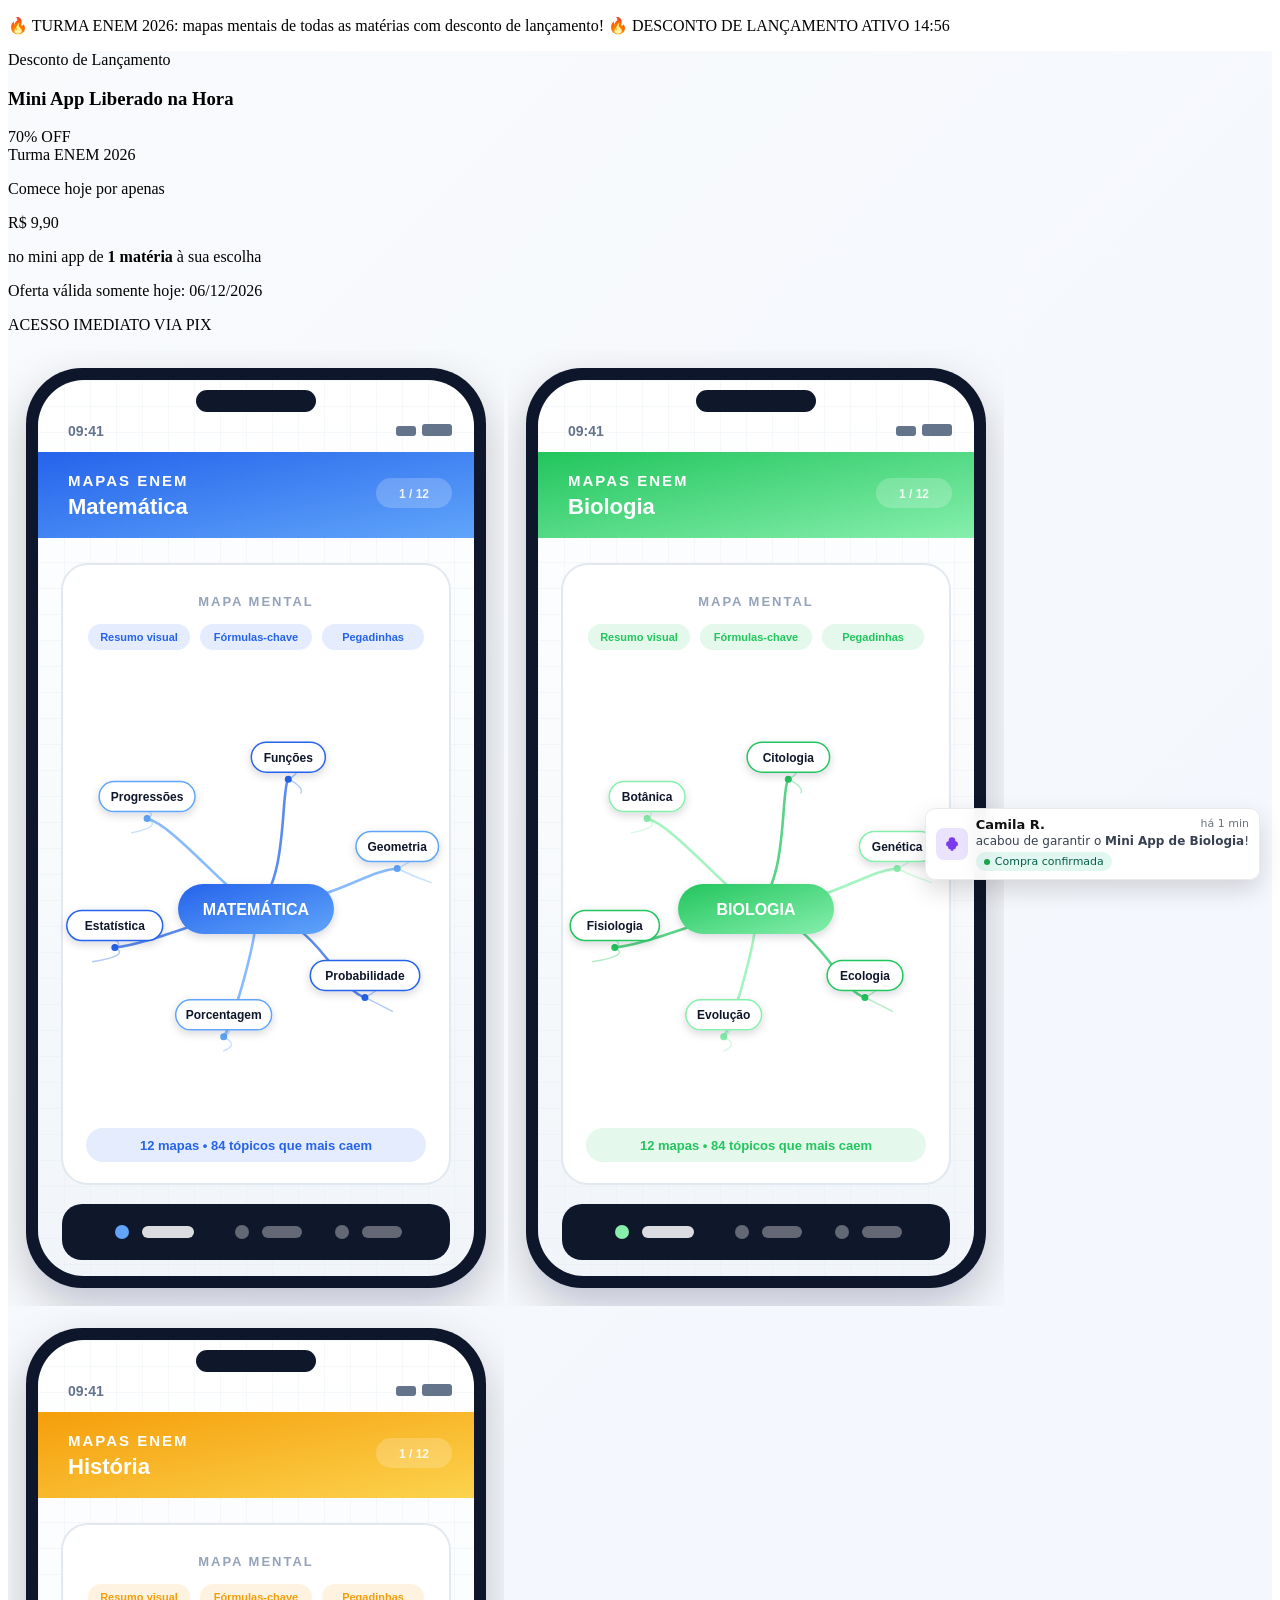
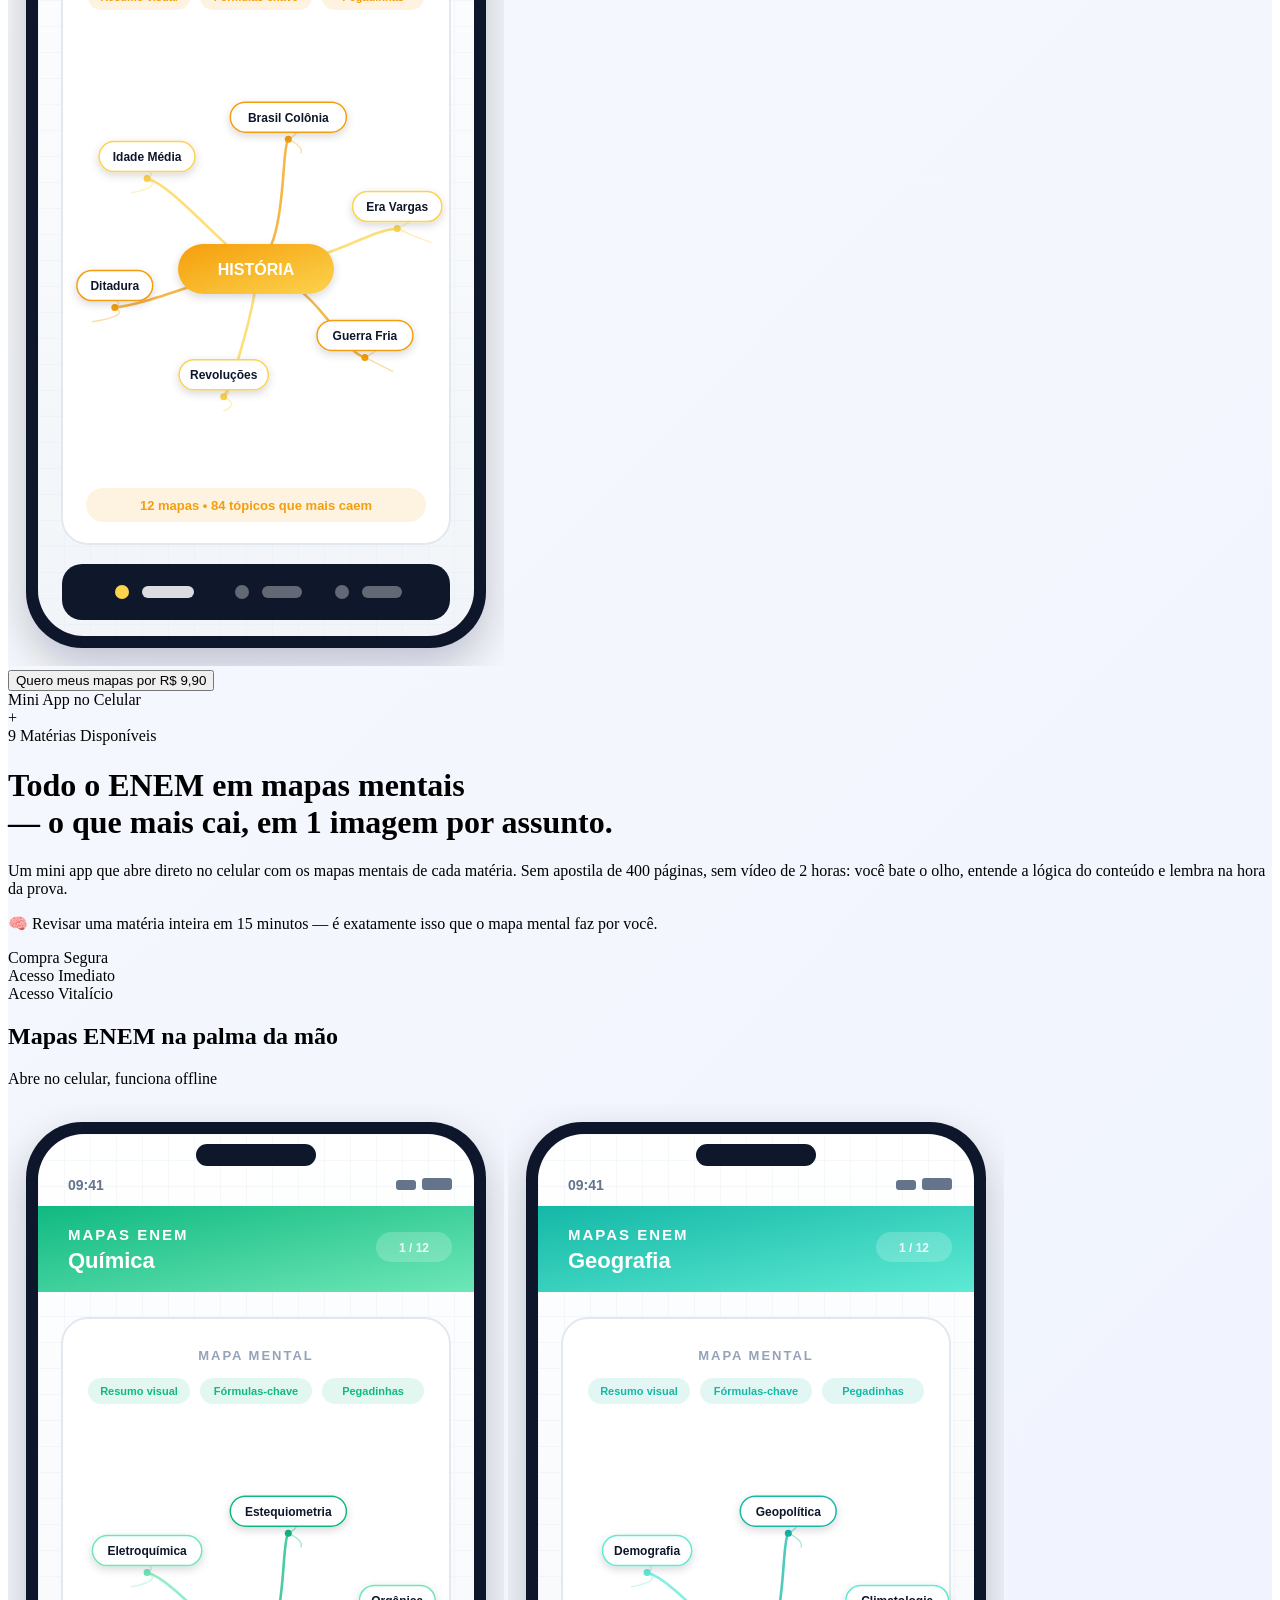
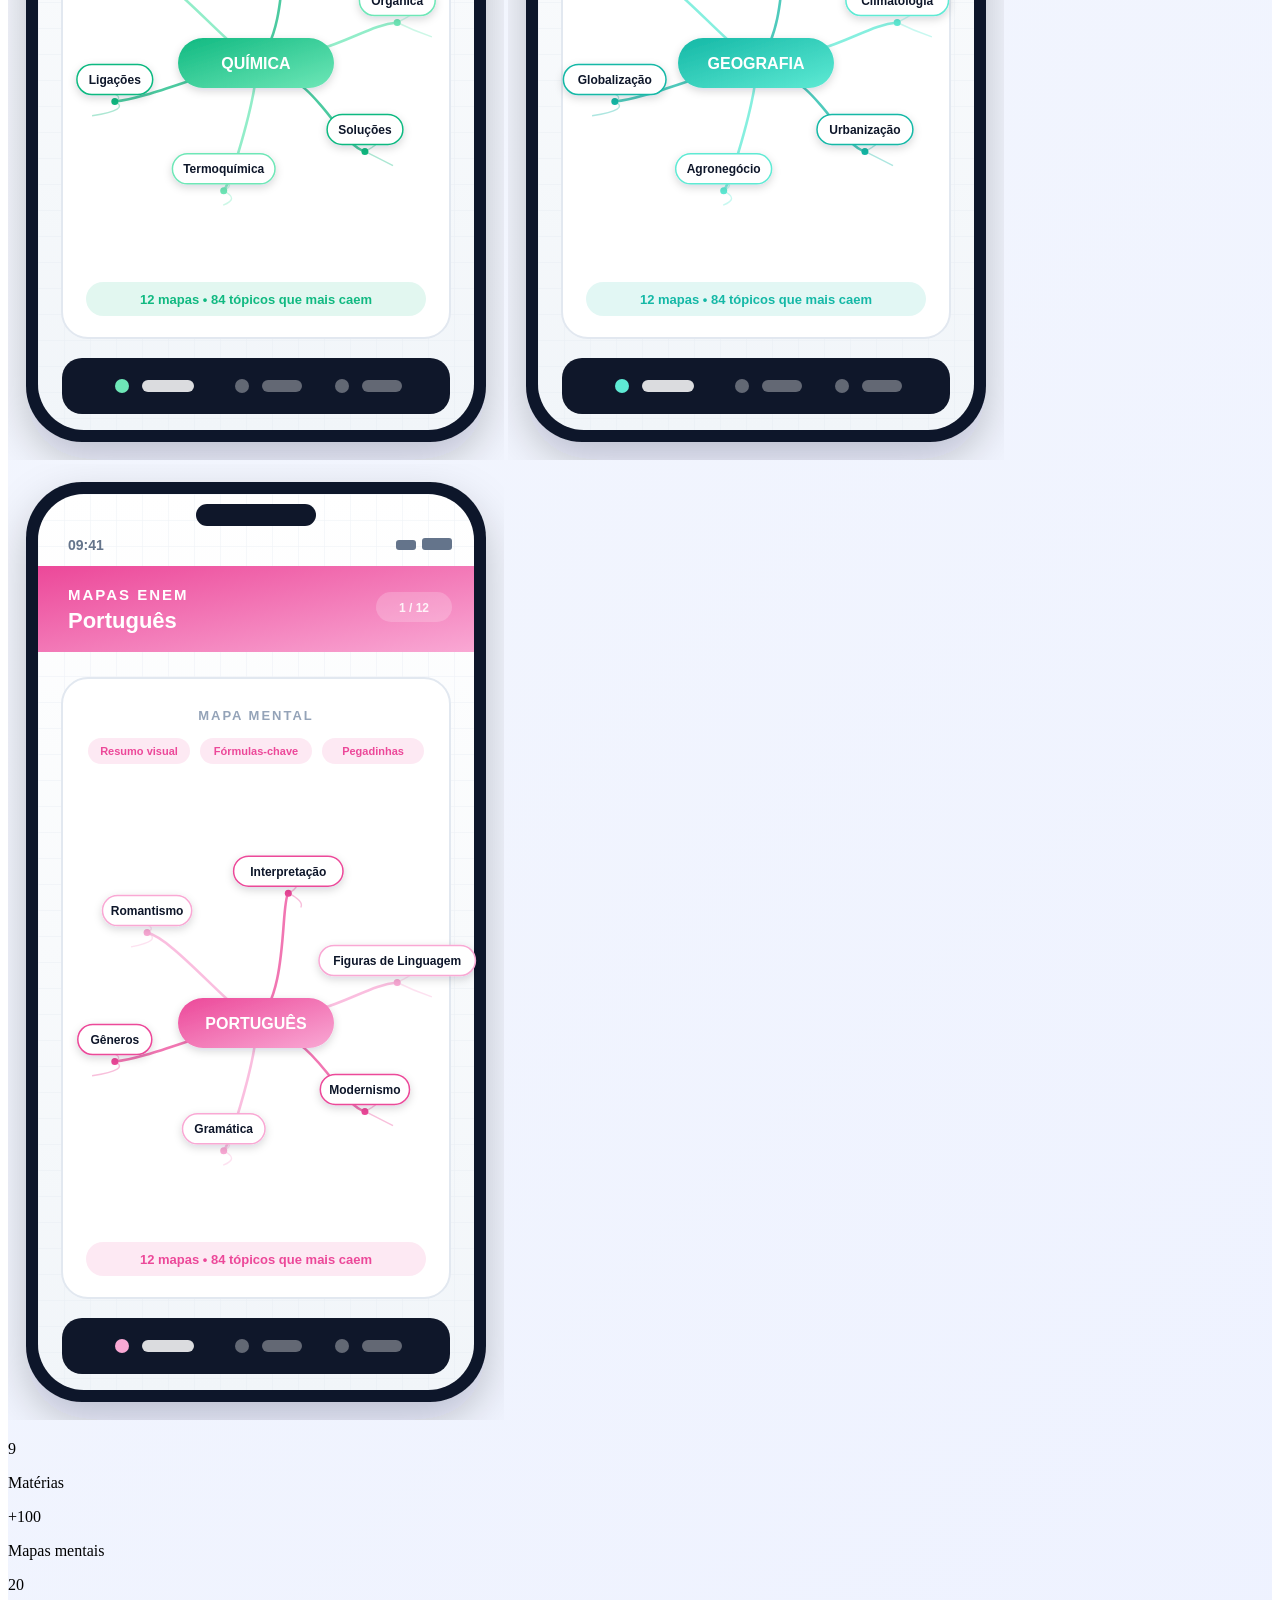
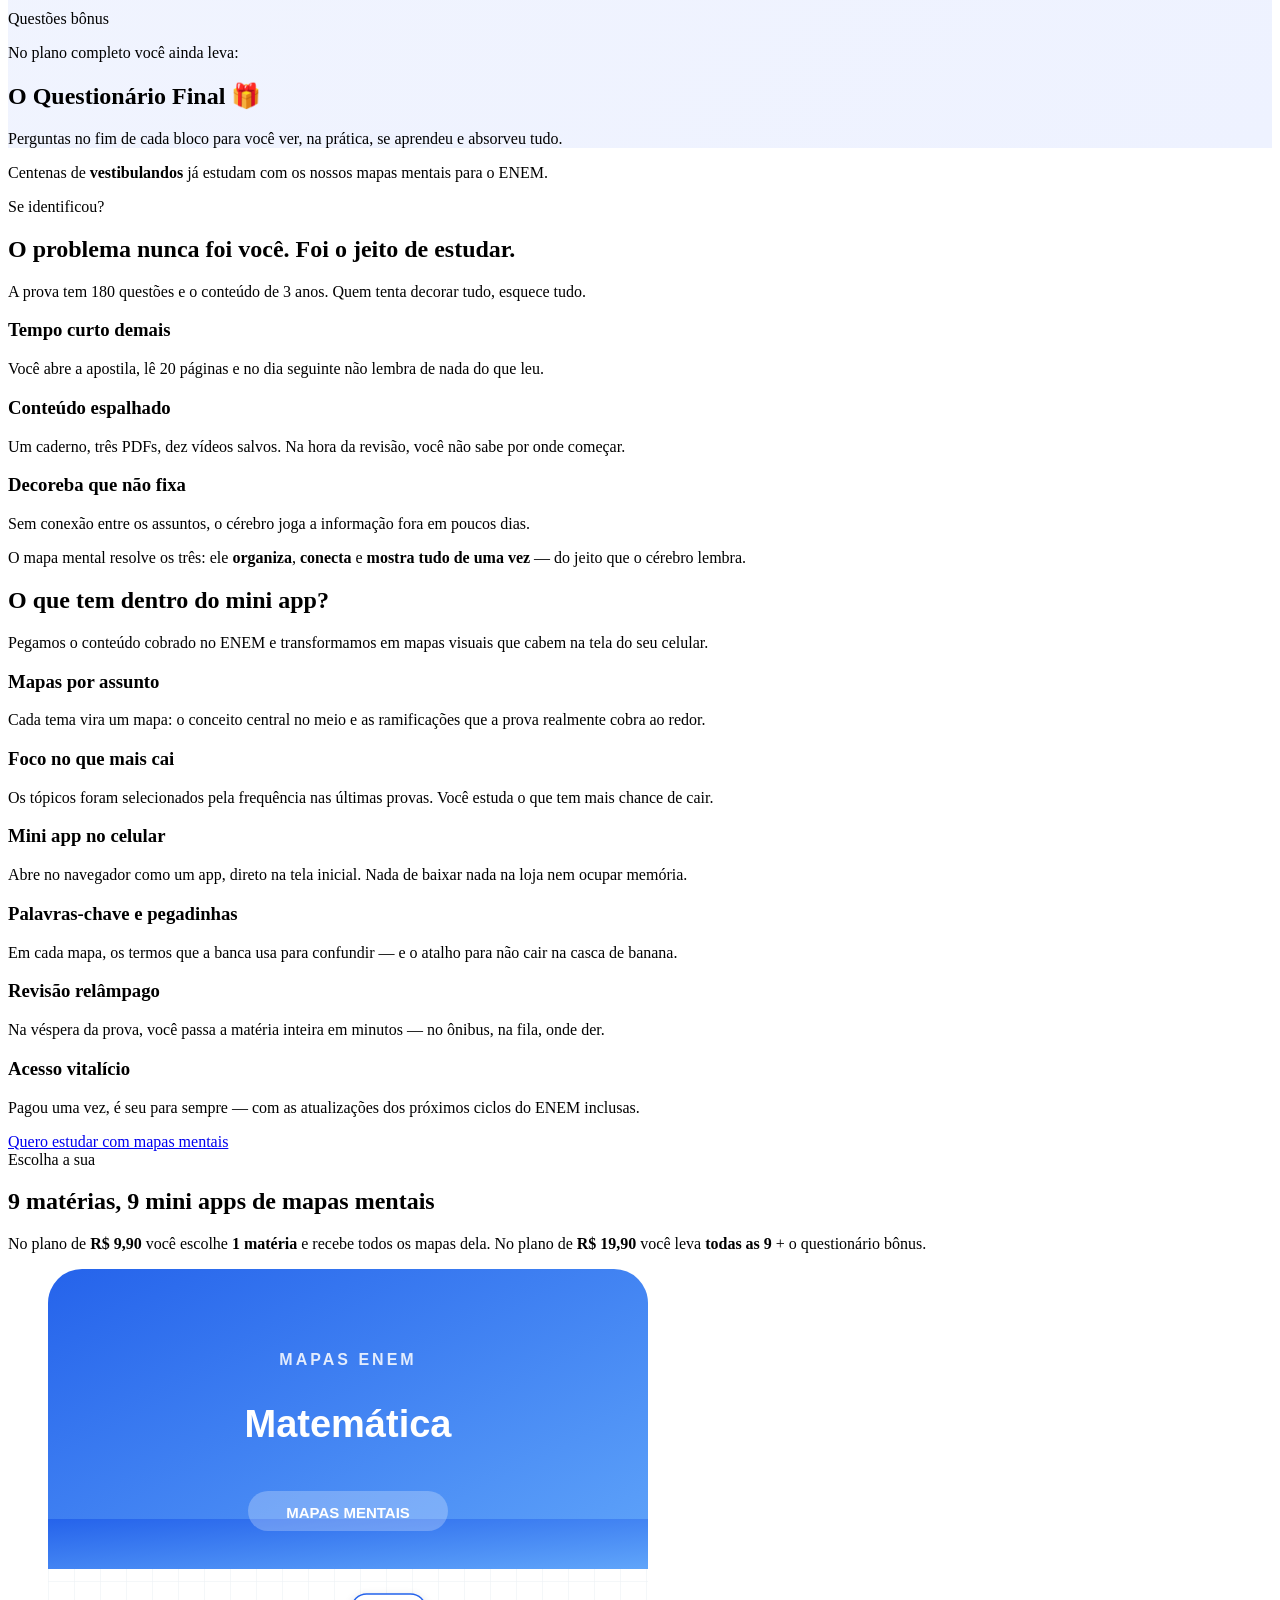
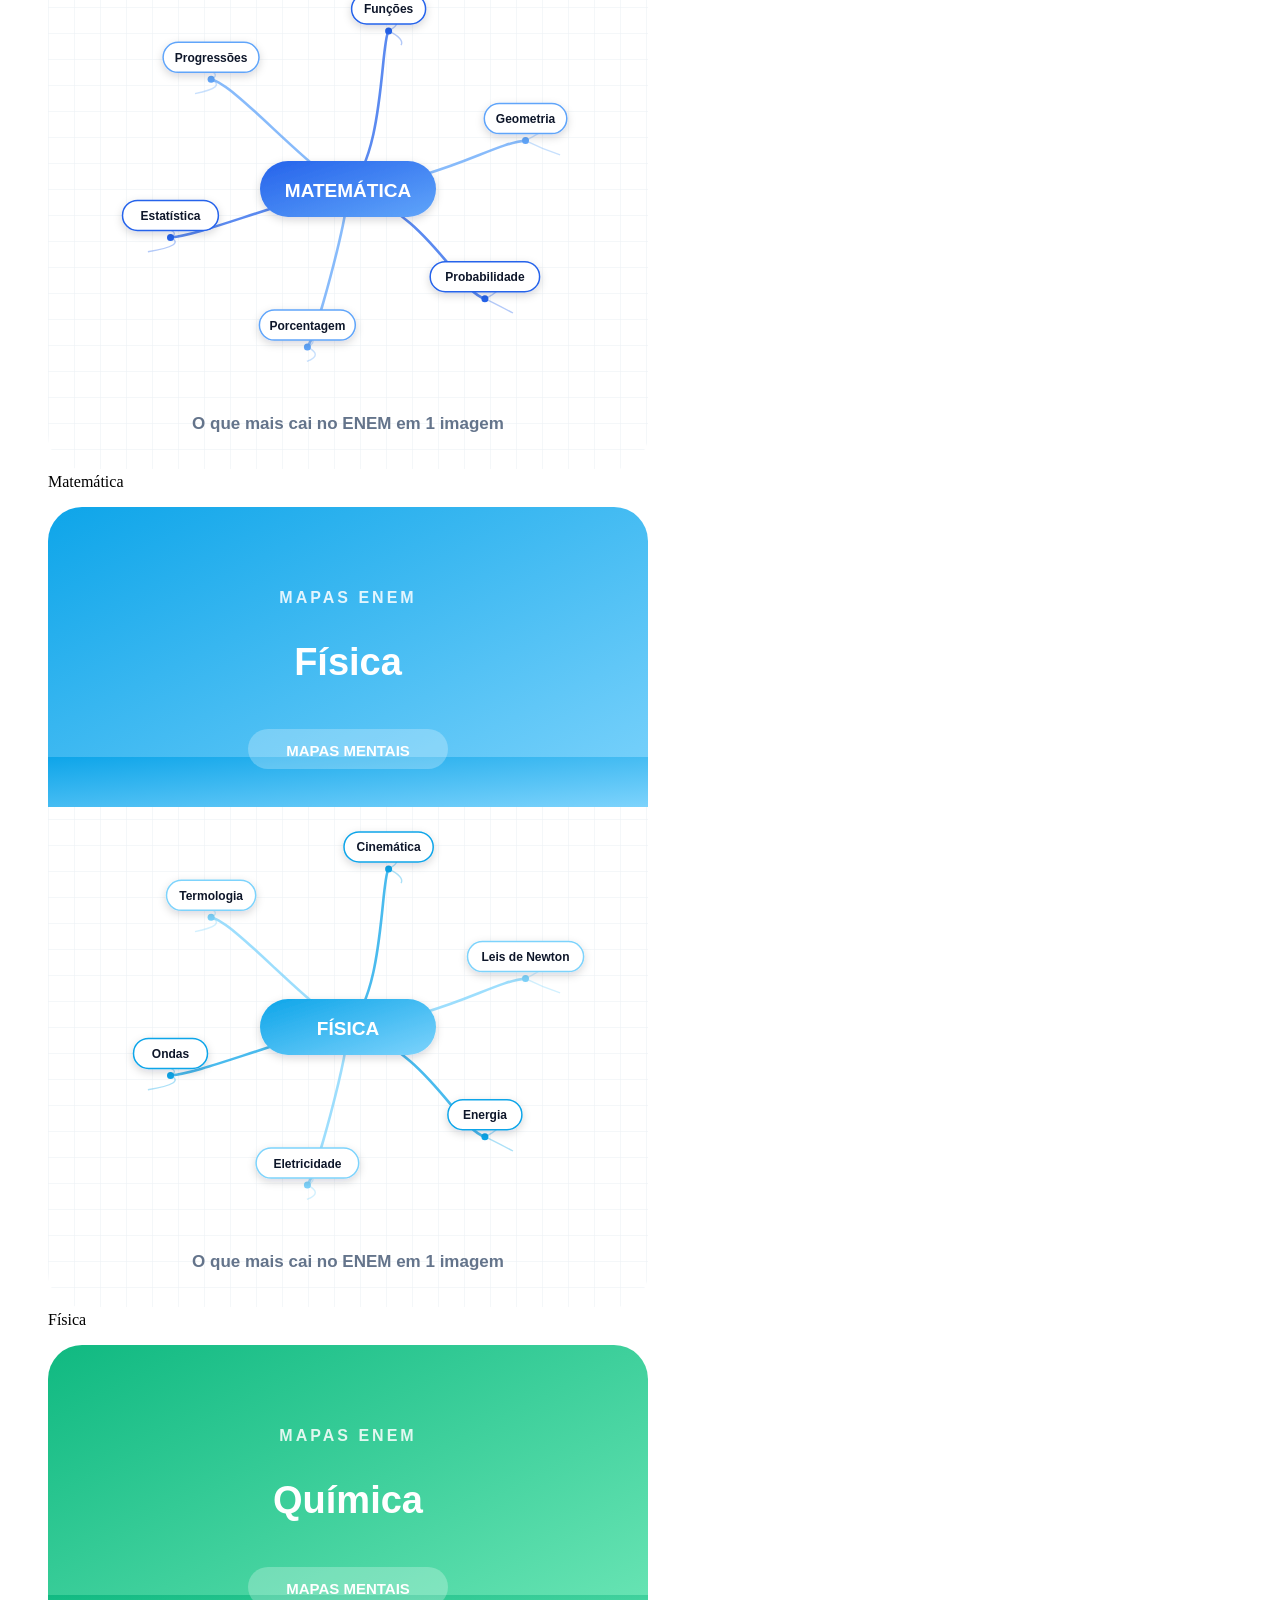
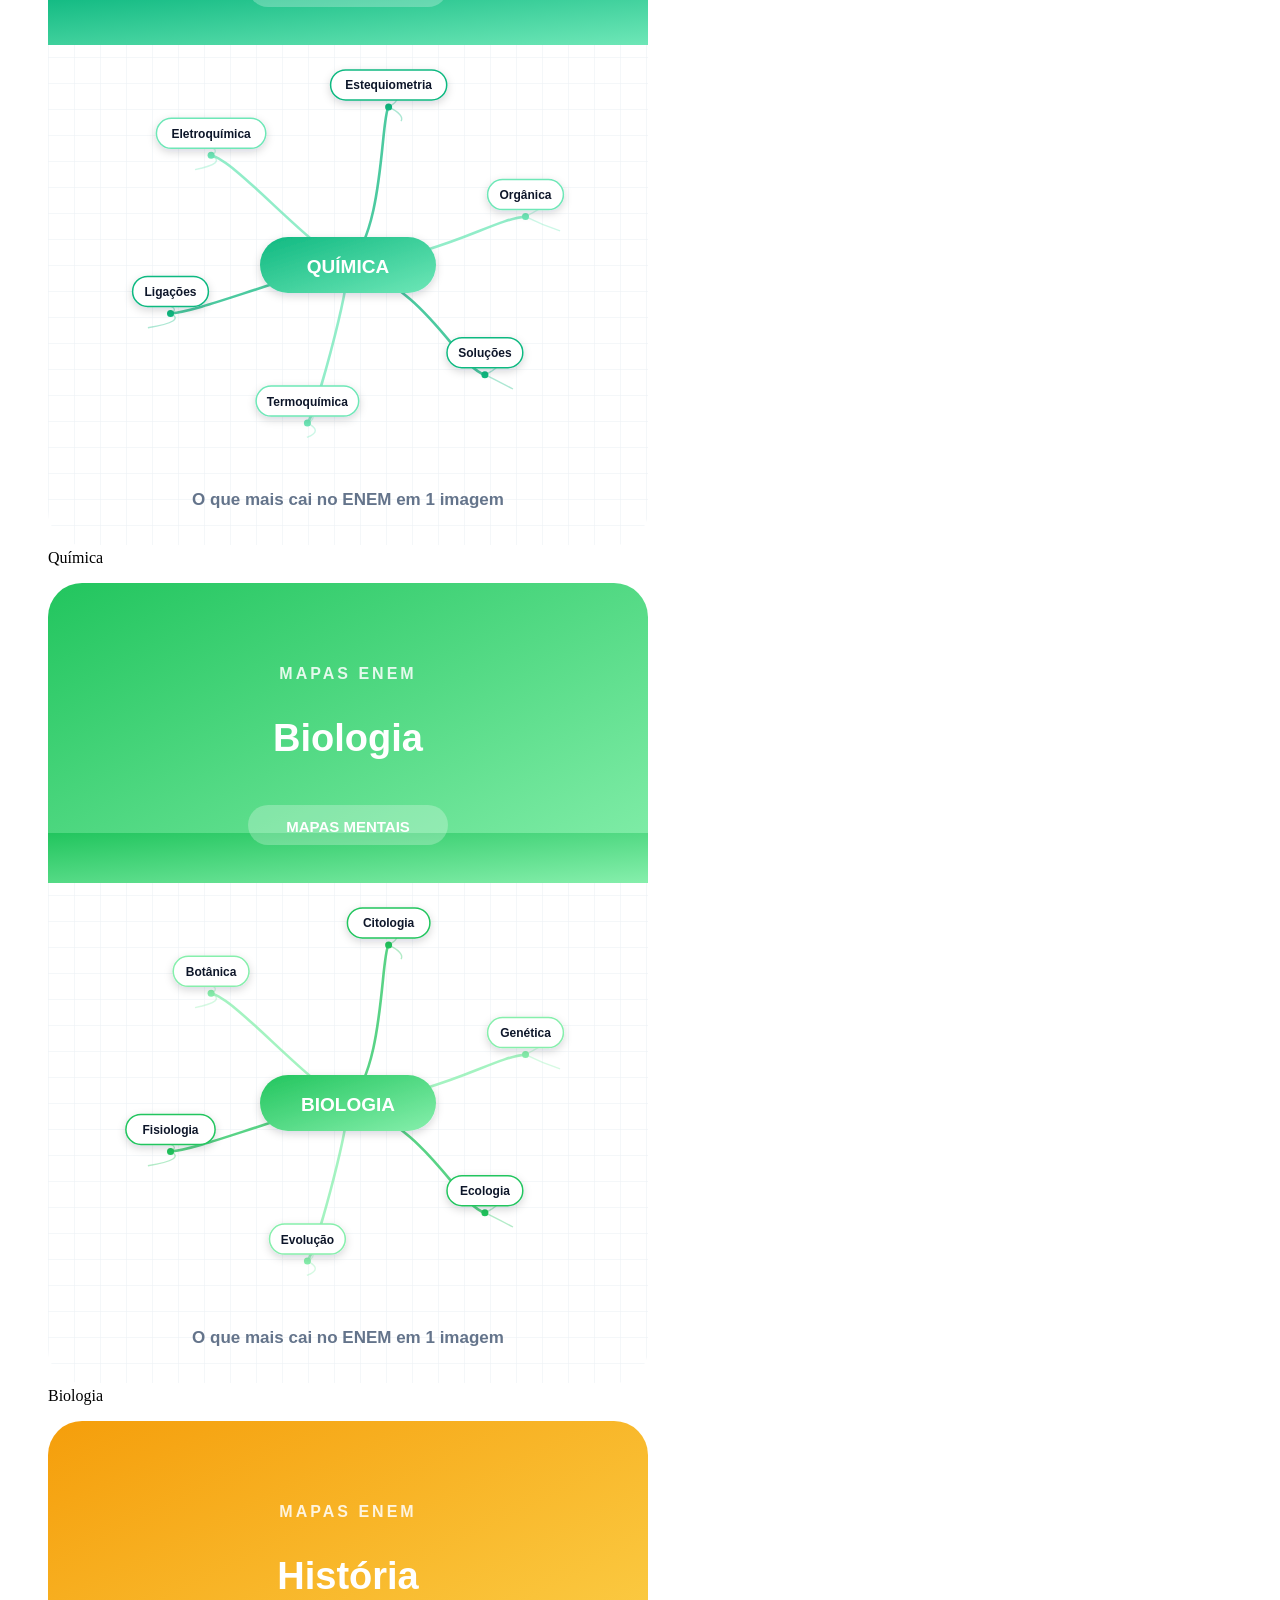
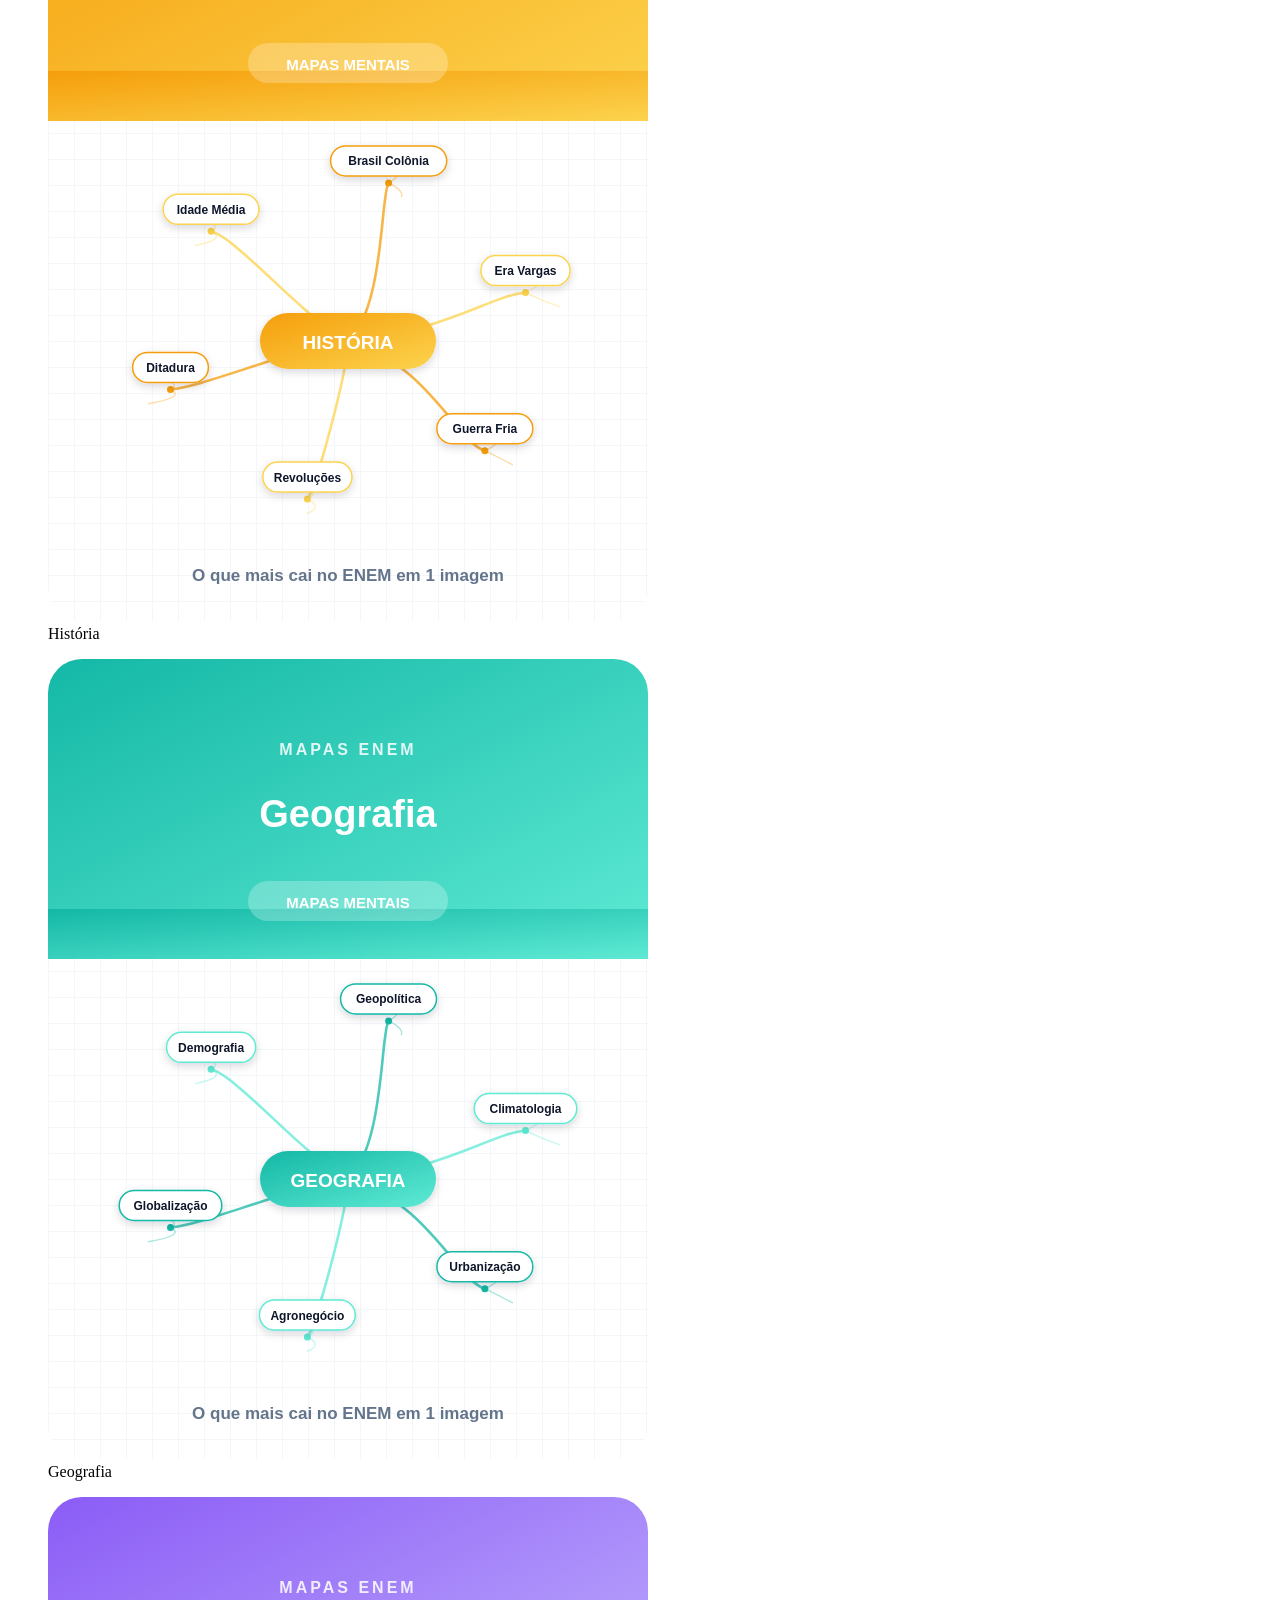
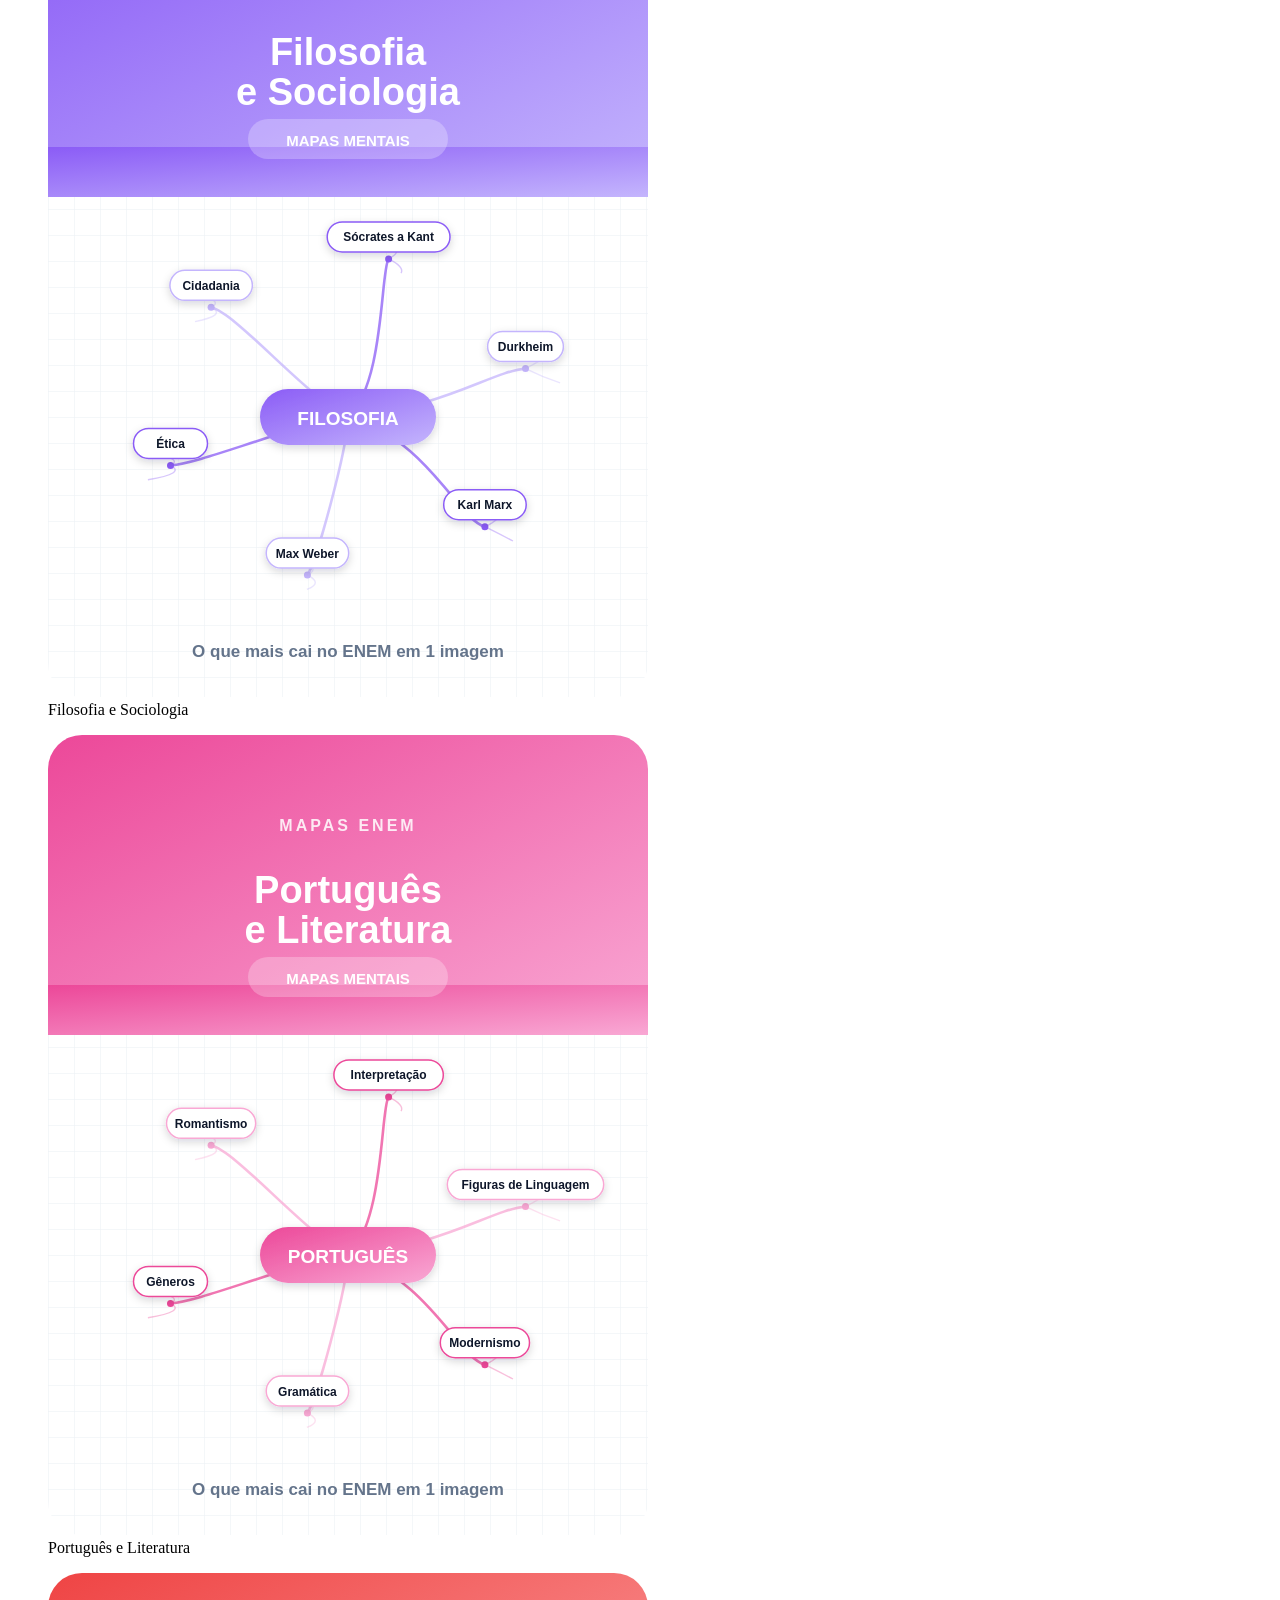
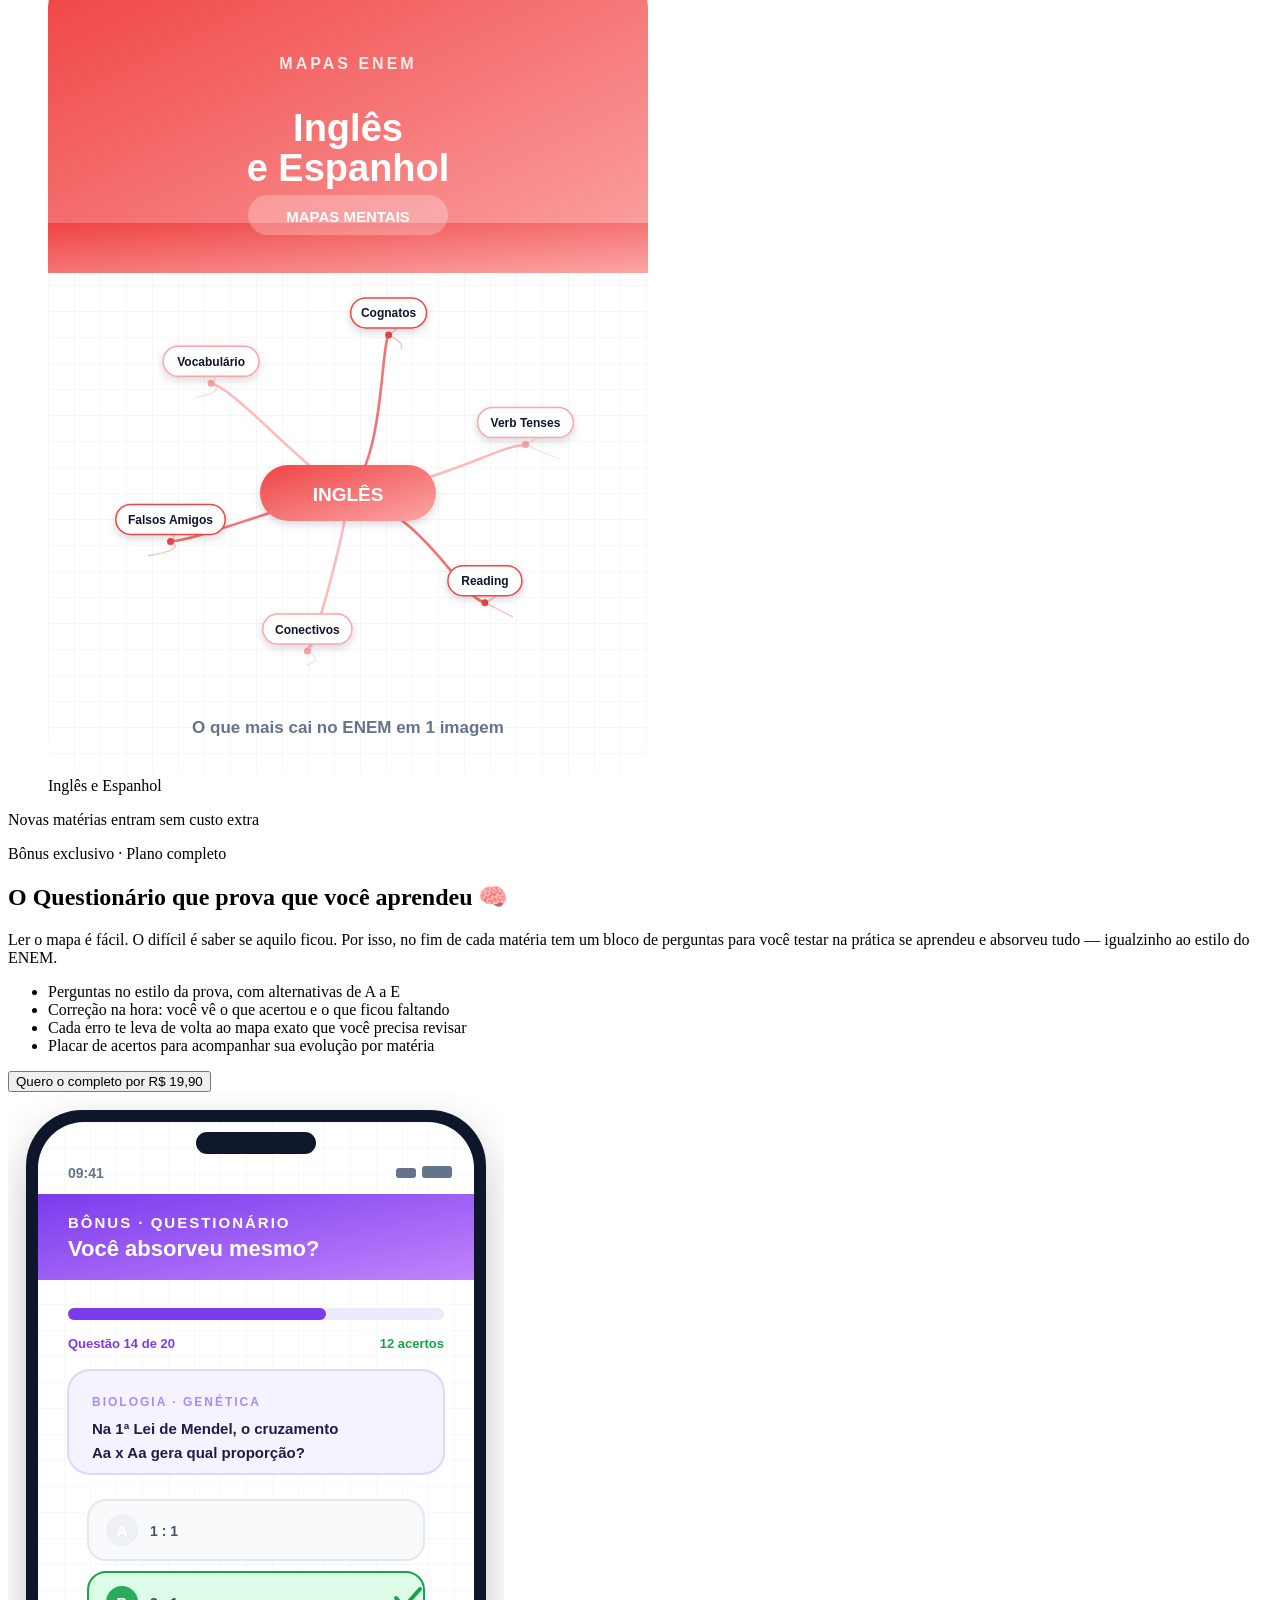
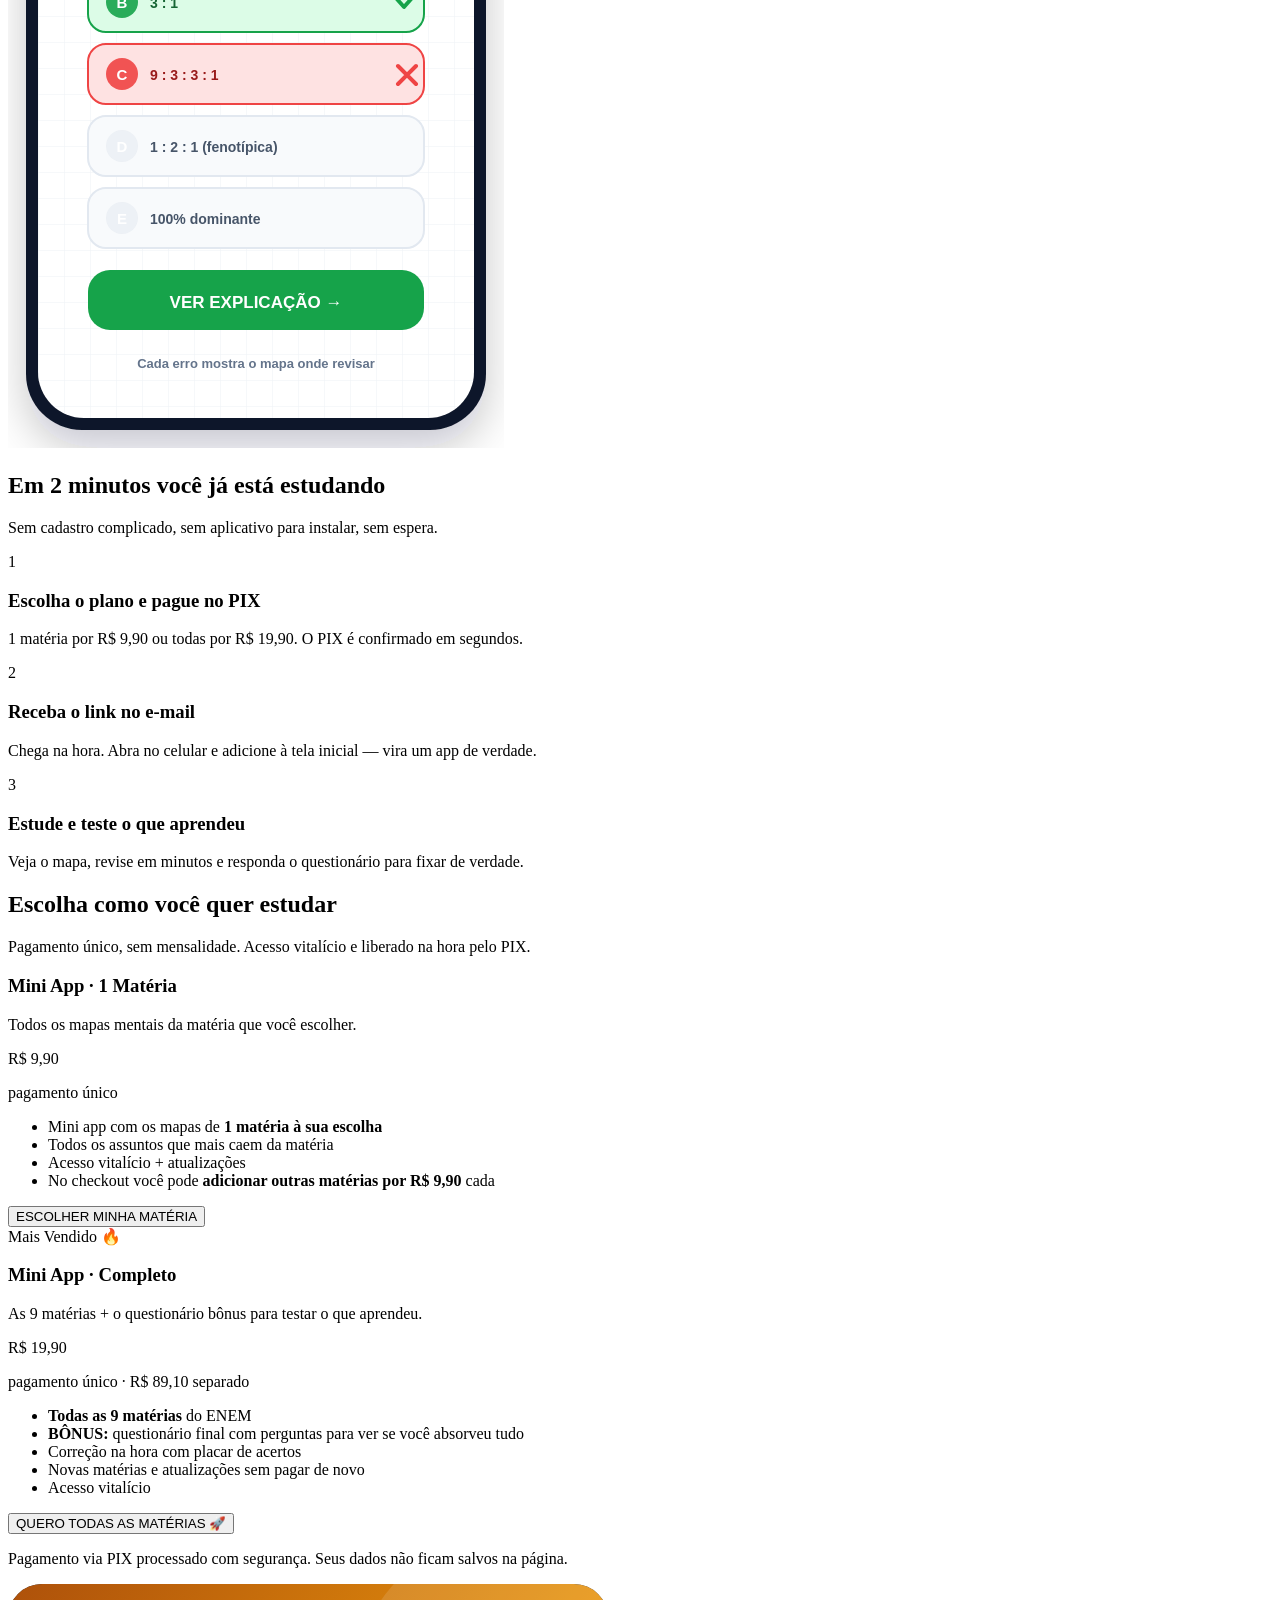
==== index.html @ 7d36b79d "Adiciona a pagina de vendas do Mapas ENEM com checkout PIX Projeto completo do mini app de mapas men" ====
<!DOCTYPE html>
<html lang="pt-BR" class="scroll-smooth">
<head>
    <meta charset="UTF-8">
    <meta name="viewport" content="width=device-width, initial-scale=1.0">
    <title>Mapas ENEM | Todo o ENEM em mapas mentais no seu celular</title>
    <meta name="description" content="Mini app com os mapas mentais de cada matéria do ENEM. Estude o que mais cai em 1 imagem por assunto. A partir de R$ 9,90 com acesso imediato via PIX.">

    <!-- Google Fonts: Inter para modernidade e legibilidade -->
    <link rel="preconnect" href="https://fonts.googleapis.com">
    <link rel="preconnect" href="https://fonts.gstatic.com" crossorigin>
    <link href="https://fonts.googleapis.com/css2?family=Inter:wght@300;400;600;700;800;900&display=swap" rel="stylesheet">

    <!-- Tailwind CSS -->
    <script src="https://cdn.tailwindcss.com"></script>

    <!-- Configuração de Cores Customizadas no Tailwind -->
    <script>
        tailwind.config = {
            theme: {
                extend: {
                    fontFamily: {
                        sans: ['Inter', 'sans-serif'],
                    },
                    colors: {
                        enem: {
                            900: '#1E1B4B', // Índigo profundo (texto e fundos escuros)
                            800: '#312E81', // Índigo intermediário
                            700: '#4338CA', // Índigo de bordas/hover
                            100: '#E0E7FF', // Índigo bem claro
                            50:  '#F5F7FF', // Quase branco (fundo de seção)
                        },
                        brand: {
                            500: '#7C3AED', // Violeta (identidade do app)
                            600: '#6D28D9', // Violeta escuro (hover)
                            50:  '#F5F3FF', // Fundo violeta bem claro
                            100: '#EDE9FE', // Fundo violeta claro
                            200: '#DDD6FE', // Borda violeta
                        },
                        gold: {
                            400: '#FBBF24', // Destaque do bump de redação
                            500: '#F59E0B',
                            600: '#D97706',
                        }
                    }
                }
            }
        }
    </script>

    <!-- Lucide Icons -->
    <script src="https://unpkg.com/lucide@latest"></script>

    <!-- UTMify -->
    <script
      src="https://cdn.utmify.com.br/scripts/utms/latest.js"
      data-utmify-prevent-xcod-sck
      data-utmify-prevent-subids
      data-utmify-ignore-iframe
      async
      defer
    ></script>
    <!-- End UTMify -->

    <!-- Meta Pixel -->
    <!-- TROCAR: id do pixel se este produto tiver um pixel próprio -->
    <script>
    !function(f,b,e,v,n,t,s)
    {
      if(f.fbq)return;

      n=f.fbq=function(){
        n.callMethod
          ? n.callMethod.apply(n,arguments)
          : n.queue.push(arguments);
      };

      if(!f._fbq)f._fbq=n;

      n.push=n;
      n.loaded=!0;
      n.version='2.0';
      n.queue=[];

      t=b.createElement(e);
      t.async=!0;
      t.src=v;

      s=b.getElementsByTagName(e)[0];
      s.parentNode.insertBefore(t,s);

    }(window,document,'script','https://connect.facebook.net/en_US/fbevents.js');

    fbq('init', '352488377782448');

    /* Registra o carregamento da página */
    fbq('track', 'PageView');

    /* Registra a visualização da oferta, sem catálogo */
    fbq('track', 'ViewContent', {
      content_name: 'Mapas ENEM — Mini App de Mapas Mentais',
      content_category: 'Material de Estudo ENEM'
    });
    </script>
    <!-- End Meta Pixel -->

    <style>
        .hero-gradient {
            background: linear-gradient(135deg, #f8fafc 0%, #eef2ff 100%);
        }
        .floating {
            animation: float 6s ease-in-out infinite;
        }
        @keyframes float {
            0% { transform: translateY(0px); }
            50% { transform: translateY(-15px); }
            100% { transform: translateY(0px); }
        }

        /* --- ANIMAÇÃO BOTÃO PULSANTE --- */
        @keyframes btnPulse {
            0% { transform: scale(1); box-shadow: 0 0 0 0 rgba(124, 58, 237, 0.45); }
            70% { transform: scale(1.03); box-shadow: 0 0 0 15px rgba(124, 58, 237, 0); }
            100% { transform: scale(1); box-shadow: 0 0 0 0 rgba(124, 58, 237, 0); }
        }
        .btn-pulse { animation: btnPulse 2s infinite; }

        /* --- DESTAQUE DO ORDER BUMP DE REDAÇÃO --- */
        @keyframes goldGlow {
            0%, 100% { box-shadow: 0 0 0 0 rgba(245, 158, 11, 0.55); }
            50%      { box-shadow: 0 0 0 12px rgba(245, 158, 11, 0); }
        }
        .gold-glow { animation: goldGlow 2.2s infinite; }

        /* Seleção de matéria e order bumps */
        .materia-op input:checked + div {
            border-color: #7C3AED;
            background: #F5F3FF;
            box-shadow: 0 6px 18px rgba(124, 58, 237, .18);
        }
        .materia-op input:checked + div .js-check { opacity: 1; }
        .bump-op input:checked + div {
            border-color: #7C3AED;
            background: #F5F3FF;
        }
        .bump-redacao input:checked + div {
            border-color: #D97706;
            background: #FFFBEB;
        }

        /* ================= ESTILOS DO TOAST DE COMPRAS ================= */
        #toast-compras{
            position: fixed;
            left: 10px;
            right: 10px;
            bottom: 12px;
            z-index: 99999;
            display: flex;
            align-items: center;
            gap: 8px;
            padding: 8px 10px;
            border-radius: 10px;
            background: rgba(255,255,255,.95);
            border: 1px solid rgba(0,0,0,.08);
            box-shadow: 0 10px 25px rgba(0,0,0,.15);
            backdrop-filter: blur(8px);
            -webkit-backdrop-filter: blur(8px);
            transform: translateY(150%);
            opacity: 0;
            transition: all .4s cubic-bezier(0.175, 0.885, 0.32, 1.275);
            font-family: system-ui, -apple-system, BlinkMacSystemFont, "Segoe UI", Roboto, Arial, sans-serif;
            pointer-events: none;
        }
        #toast-compras.show{ transform: translateY(0); opacity: 1; }
        #toast-compras .icon{
            width: 32px; height: 32px; border-radius: 8px;
            background: rgba(124, 58, 237, 0.15);
            display: flex; align-items: center; justify-content: center;
        }
        #toast-compras .icon svg{ width: 16px; height: 16px; fill: #7C3AED; }
        #toast-compras .textos{ flex: 1; }
        #toast-compras .top{ display: flex; justify-content: space-between; gap: 6px; margin-bottom: 2px; }
        #toast-compras .nome{ font-size: 13px; font-weight: 600; color: #111; margin: 0; }
        #toast-compras .tempo{ font-size: 11px; color: #6b7280; margin: 0; }
        #toast-compras .msg{ font-size: 12px; color: #374151; margin: 0; line-height: 1.2; }
        #toast-compras .badge{
            display: inline-flex; align-items: center; gap: 5px; font-size: 11px;
            margin-top: 4px; padding: 3px 8px; border-radius: 999px;
            background: rgba(16,185,129,.12); color: #065f46;
        }
        #toast-compras .dot{ width: 6px; height: 6px; border-radius: 50%; background: #16a34a; }

        @media (min-width: 768px){
            #toast-compras{ left: auto; right: 20px; bottom: 20px; max-width: 340px; }
        }

        /* O FAQ usa <details>: o Safari precisa disso para esconder a setinha padrão */
        summary::-webkit-details-marker { display: none; }

        /* Barra fixa de compra no mobile */
        #barra-mobile { transition: transform .35s ease; }
        #barra-mobile.escondida { transform: translateY(130%); }
        body.checkout-aberto #barra-mobile { display: none; }
    </style>
</head>
<body class="font-sans text-gray-800 antialiased bg-slate-50">

    <!-- FAIXA DE URGÊNCIA (CRONÔMETRO) STICKY E FINA -->
    <div class="bg-brand-600 text-white py-1.5 px-2 text-center z-[99] sticky top-0 w-full shadow-md">
        <p class="text-[11px] sm:text-sm font-bold flex justify-center items-center gap-2 m-0">
            <span class="hidden sm:inline">🔥 TURMA ENEM 2026: mapas mentais de todas as matérias com desconto de lançamento!</span>
            <span class="sm:hidden">🔥 DESCONTO DE LANÇAMENTO ATIVO</span>
            <span class="bg-black/30 px-2 py-0.5 rounded text-xs sm:text-base tracking-widest font-mono shadow-inner" id="countdown-timer">15:00</span>
        </p>
    </div>

    <!-- 1. HERO SECTION -->
    <header class="hero-gradient text-enem-900 relative overflow-hidden">
        <!-- Elemento de fundo decorativo -->
        <div class="absolute top-[-10%] left-[-10%] w-96 h-96 bg-brand-500 rounded-full mix-blend-multiply filter blur-3xl opacity-10"></div>
        <div class="absolute bottom-[-10%] right-[-10%] w-96 h-96 bg-indigo-300 rounded-full mix-blend-multiply filter blur-3xl opacity-30"></div>

        <div class="container mx-auto px-6 py-6 sm:py-16 lg:py-24 relative z-10 flex flex-col lg:flex-row items-center gap-12">

            <!-- Texto e Animação -->
            <div class="w-full lg:w-1/2 flex flex-col items-center lg:items-start text-center lg:text-left">

                <!-- BLOCO PROMOCIONAL (CUPOM) -->
                <div class="w-full max-w-[400px] bg-brand-50 rounded-xl sm:rounded-2xl border border-brand-200 overflow-hidden shadow-2xl mb-4 sm:mb-8 relative z-20 mx-auto lg:mx-0">
                    <div class="flex items-stretch border-b border-dashed border-brand-200 bg-brand-100">
                        <div class="p-3 sm:p-4 sm:pl-6 flex-1 flex flex-col justify-center text-left">
                            <span class="text-brand-600 text-[9px] sm:text-xs font-extrabold tracking-widest uppercase mb-0.5 sm:mb-1">Desconto de Lançamento</span>
                            <h3 class="text-enem-900 font-black text-xs sm:text-base leading-tight uppercase">Mini App Liberado na Hora</h3>
                        </div>
                        <div class="bg-brand-500 text-white w-20 sm:w-28 flex flex-col justify-center items-center font-extrabold border-l-2 border-dashed border-brand-200 relative">
                            <div class="absolute -left-1.5 sm:-left-2 top-[-6px] sm:top-[-8px] w-3 h-3 sm:w-4 sm:h-4 bg-brand-50 rounded-full"></div>
                            <div class="absolute -left-1.5 sm:-left-2 bottom-[-6px] sm:bottom-[-8px] w-3 h-3 sm:w-4 sm:h-4 bg-brand-50 rounded-full"></div>

                            <span class="text-2xl sm:text-4xl leading-none tracking-tighter">70%</span>
                            <span class="text-[9px] sm:text-xs uppercase tracking-widest mt-0.5 sm:mt-1 font-black">OFF</span>
                        </div>
                    </div>

                    <div class="p-4 pt-5 sm:p-6 sm:pt-8 text-center relative flex flex-col items-center bg-white/50">
                        <div class="bg-white border border-brand-500 text-brand-600 px-3 py-1 sm:px-5 sm:py-1.5 rounded-full text-[9px] sm:text-xs font-black uppercase tracking-wider absolute -top-3 sm:-top-4 shadow-lg z-10 whitespace-nowrap">
                            Turma ENEM 2026
                        </div>

                        <p class="text-gray-600 text-[10px] sm:text-xs font-semibold uppercase tracking-widest mt-1">Comece hoje por apenas</p>
                        <div class="flex items-start justify-center text-enem-900 mt-1 sm:mt-2 mb-1 sm:mb-2">
                            <span class="text-xl sm:text-3xl font-bold mt-1 sm:mt-2 mr-1">R$</span>
                            <span class="text-5xl sm:text-7xl font-extrabold tracking-tighter text-enem-900">9,90</span>
                        </div>
                        <p class="text-gray-500 text-[11px] sm:text-sm -mt-1">no mini app de <strong class="text-enem-900">1 matéria</strong> à sua escolha</p>

                        <div class="w-full h-px bg-gradient-to-r from-transparent via-brand-200 to-transparent my-2 sm:my-4"></div>

                        <p class="text-brand-600 font-bold text-xs sm:text-[15px]">
                            Oferta válida somente hoje: <span id="data-atual"></span>
                        </p>
                        <p class="text-green-600 font-extrabold text-xs sm:text-[15px] mt-1 sm:mt-2 flex items-center justify-center gap-1.5 uppercase tracking-wide">
                            <i data-lucide="zap" class="w-4 h-4"></i> ACESSO IMEDIATO VIA PIX
                        </p>
                    </div>
                </div>

                <!-- MOCKUP PRINCIPAL DO APP (SLIDER) -->
                <div class="w-full max-w-[400px] aspect-[4/5] mt-4 mb-6 sm:mb-8 relative z-20 flex items-center justify-center floating mx-auto lg:mx-0">
                    <img decoding="async" src="img/app-matematica.svg" alt="Mapa mental de Matemática dentro do mini app Mapas ENEM" class="hero-slider-img absolute inset-0 m-auto w-[90%] sm:w-full h-full object-contain filter drop-shadow-2xl transition-opacity duration-1000 ease-in-out opacity-100">
                    <img decoding="async" src="img/app-biologia.svg" alt="Mapa mental de Biologia dentro do mini app Mapas ENEM" class="hero-slider-img absolute inset-0 m-auto w-[90%] sm:w-full h-full object-contain filter drop-shadow-2xl transition-opacity duration-1000 ease-in-out opacity-0">
                    <img decoding="async" src="img/app-historia.svg" alt="Mapa mental de História dentro do mini app Mapas ENEM" class="hero-slider-img absolute inset-0 m-auto w-[90%] sm:w-full h-full object-contain filter drop-shadow-2xl transition-opacity duration-1000 ease-in-out opacity-0">
                </div>

                <div class="w-full flex flex-col items-center lg:items-start mb-8 mt-2 z-20">
                    <button type="button" data-plano="materia" class="js-comprar btn-pulse w-full sm:w-auto bg-brand-500 hover:bg-brand-600 text-white text-lg sm:text-xl font-bold py-4 px-10 rounded-full text-center uppercase tracking-wider block">
                        Quero meus mapas por R$ 9,90
                    </button>

                    <div class="flex flex-wrap items-center justify-center lg:justify-start gap-2 sm:gap-3 mt-4 text-xs sm:text-sm font-semibold text-enem-900">
                        <div class="flex items-center gap-1.5 bg-brand-50 border border-brand-200 px-3 py-1.5 rounded-md shadow-sm">
                            <i data-lucide="smartphone" class="w-4 h-4 text-brand-600"></i>
                            <span>Mini App no Celular</span>
                        </div>
                        <span class="text-brand-600 font-bold">+</span>
                        <div class="flex items-center gap-1.5 bg-brand-50 border border-brand-200 px-3 py-1.5 rounded-md shadow-sm">
                            <i data-lucide="brain" class="w-4 h-4 text-brand-600"></i>
                            <span>9 Matérias Disponíveis</span>
                        </div>
                    </div>
                </div>

                <h1 class="text-4xl lg:text-5xl font-extrabold leading-tight mb-6 mt-2">
                    Todo o ENEM em mapas mentais <br>
                    <span class="text-brand-600">— o que mais cai, em 1 imagem por assunto.</span>
                </h1>

                <p class="text-lg lg:text-xl text-gray-700 mb-4 leading-relaxed">
                    Um mini app que abre direto no celular com os mapas mentais de cada matéria. Sem apostila de 400 páginas, sem vídeo de 2 horas: você bate o olho, entende a lógica do conteúdo e lembra na hora da prova.
                </p>

                <p class="text-md font-semibold text-enem-900 mb-8 bg-brand-50 p-4 rounded-lg border-l-4 border-brand-500">
                    🧠 Revisar uma matéria inteira em 15 minutos — é exatamente isso que o mapa mental faz por você.
                </p>

                <div class="flex items-center justify-center lg:justify-start gap-4 mt-2 text-sm text-gray-600">
                    <div class="flex items-center gap-1"><i data-lucide="shield-check" class="w-4 h-4 text-brand-600"></i> Compra Segura</div>
                    <div class="flex items-center gap-1"><i data-lucide="zap" class="w-4 h-4 text-brand-600"></i> Acesso Imediato</div>
                    <div class="flex items-center gap-1"><i data-lucide="infinity" class="w-4 h-4 text-brand-600"></i> Acesso Vitalício</div>
                </div>
            </div>

            <!-- MOCKUP DIREITA E PRÉVIAS -->
            <div class="w-full lg:w-1/2 relative flex flex-col items-center justify-center mt-12 lg:mt-0 z-10">

                <div class="text-center mb-6 z-20 w-full">
                    <h2 class="text-2xl sm:text-3xl lg:text-4xl font-black text-enem-900 drop-shadow-lg leading-tight">
                        <span class="text-brand-600">Mapas ENEM</span> na palma da mão
                    </h2>
                    <p class="text-base sm:text-lg lg:text-xl text-gray-700 mt-1 uppercase tracking-widest font-bold">
                        Abre no celular, funciona offline
                    </p>
                </div>

                <!-- PRÉVIAS REAIS DAS TELAS -->
                <div class="grid grid-cols-3 gap-2 sm:gap-4 mb-8 w-full max-w-lg mx-auto z-20 relative">
                    <img decoding="async" src="img/app-quimica.svg" alt="Tela do app: mapa mental de Química" class="w-full rounded-xl shadow-lg border border-gray-100 bg-white hover:scale-105 transition-transform duration-300">
                    <img decoding="async" src="img/app-geografia.svg" alt="Tela do app: mapa mental de Geografia" class="w-full rounded-xl shadow-lg border border-gray-100 bg-white hover:scale-105 transition-transform duration-300">
                    <img decoding="async" src="img/app-portugues.svg" alt="Tela do app: mapa mental de Português e Literatura" class="w-full rounded-xl shadow-lg border border-gray-100 bg-white hover:scale-105 transition-transform duration-300">
                </div>

                <div class="grid grid-cols-3 gap-3 w-full max-w-lg mx-auto z-20 text-center">
                    <div class="bg-white/80 rounded-xl border border-brand-100 p-3 shadow-sm">
                        <p class="text-2xl font-black text-brand-600">9</p>
                        <p class="text-[11px] sm:text-xs font-bold text-enem-900 uppercase tracking-wide">Matérias</p>
                    </div>
                    <div class="bg-white/80 rounded-xl border border-brand-100 p-3 shadow-sm">
                        <p class="text-2xl font-black text-brand-600">+100</p>
                        <p class="text-[11px] sm:text-xs font-bold text-enem-900 uppercase tracking-wide">Mapas mentais</p>
                    </div>
                    <div class="bg-white/80 rounded-xl border border-brand-100 p-3 shadow-sm">
                        <p class="text-2xl font-black text-brand-600">20</p>
                        <p class="text-[11px] sm:text-xs font-bold text-enem-900 uppercase tracking-wide">Questões bônus</p>
                    </div>
                </div>

                <!-- INFO DE BÔNUS ABAIXO DO MOCKUP -->
                <div class="text-center mt-12 sm:mt-16 mb-6 z-20 w-full">
                    <p class="text-brand-600 font-bold text-sm sm:text-base uppercase tracking-widest mb-2">No plano completo você ainda leva:</p>
                    <h2 class="text-xl sm:text-2xl lg:text-3xl font-black text-enem-900 drop-shadow-lg leading-tight">
                        O Questionário <span class="text-brand-600">Final</span> 🎁
                    </h2>
                    <p class="text-gray-600 mt-2 max-w-md mx-auto">Perguntas no fim de cada bloco para você ver, na prática, se aprendeu e absorveu tudo.</p>
                </div>
            </div>

        </div>
    </header>

    <!-- PROVA SOCIAL RÁPIDA -->
    <section class="bg-enem-900 py-6 sm:py-8">
        <div class="container mx-auto px-6 text-center">
            <div class="flex flex-col md:flex-row items-center justify-center gap-3 md:gap-6 text-white">
                <i data-lucide="users" class="w-8 h-8 text-brand-500"></i>
                <!-- TROCAR: número real de alunos quando tiver o dado -->
                <p class="font-bold text-base md:text-xl leading-snug sm:leading-normal">
                    Centenas de <strong>vestibulandos</strong> já estudam com os nossos mapas mentais para o ENEM.
                </p>
            </div>
        </div>
    </section>

    <!-- 2. DOR / IDENTIFICAÇÃO -->
    <section class="py-16 sm:py-20 bg-white">
        <div class="container mx-auto px-6">
            <div class="text-center max-w-3xl mx-auto mb-12">
                <span class="text-brand-600 font-bold tracking-widest uppercase text-sm">Se identificou?</span>
                <h2 class="text-3xl md:text-4xl font-bold text-enem-900 mt-2 mb-4">O problema nunca foi você. Foi o jeito de estudar.</h2>
                <p class="text-gray-600 text-lg">A prova tem 180 questões e o conteúdo de 3 anos. Quem tenta decorar tudo, esquece tudo.</p>
            </div>

            <div class="grid grid-cols-1 md:grid-cols-3 gap-6 max-w-5xl mx-auto">
                <div class="bg-red-50 border border-red-100 rounded-2xl p-6">
                    <i data-lucide="alarm-clock" class="w-8 h-8 text-red-500 mb-3"></i>
                    <h3 class="font-bold text-enem-900 mb-2">Tempo curto demais</h3>
                    <p class="text-gray-600 text-sm">Você abre a apostila, lê 20 páginas e no dia seguinte não lembra de nada do que leu.</p>
                </div>
                <div class="bg-red-50 border border-red-100 rounded-2xl p-6">
                    <i data-lucide="layers" class="w-8 h-8 text-red-500 mb-3"></i>
                    <h3 class="font-bold text-enem-900 mb-2">Conteúdo espalhado</h3>
                    <p class="text-gray-600 text-sm">Um caderno, três PDFs, dez vídeos salvos. Na hora da revisão, você não sabe por onde começar.</p>
                </div>
                <div class="bg-red-50 border border-red-100 rounded-2xl p-6">
                    <i data-lucide="brain-circuit" class="w-8 h-8 text-red-500 mb-3"></i>
                    <h3 class="font-bold text-enem-900 mb-2">Decoreba que não fixa</h3>
                    <p class="text-gray-600 text-sm">Sem conexão entre os assuntos, o cérebro joga a informação fora em poucos dias.</p>
                </div>
            </div>

            <div class="max-w-3xl mx-auto mt-10 bg-brand-50 border-l-4 border-brand-500 rounded-xl p-6 text-center">
                <p class="text-lg font-semibold text-enem-900">
                    O mapa mental resolve os três: ele <strong>organiza</strong>, <strong>conecta</strong> e <strong>mostra tudo de uma vez</strong> — do jeito que o cérebro lembra.
                </p>
            </div>
        </div>
    </section>

    <!-- 3. O QUE TEM DENTRO -->
    <section class="py-20 bg-enem-50 border-y border-gray-200">
        <div class="container mx-auto px-6">
            <div class="text-center max-w-3xl mx-auto mb-12">
                <h2 class="text-3xl md:text-4xl font-bold text-enem-900 mb-4">O que tem dentro do mini app?</h2>
                <p class="text-gray-600 text-lg">Pegamos o conteúdo cobrado no ENEM e transformamos em mapas visuais que cabem na tela do seu celular.</p>
            </div>

            <div class="grid grid-cols-1 md:grid-cols-2 lg:grid-cols-3 gap-8">

                <div class="bg-white p-8 rounded-2xl border border-slate-100 hover:shadow-lg transition-shadow">
                    <div class="bg-brand-50 w-14 h-14 rounded-xl flex items-center justify-center mb-6">
                        <i data-lucide="git-branch" class="w-7 h-7 text-brand-600"></i>
                    </div>
                    <h3 class="text-xl font-bold text-enem-900 mb-3">Mapas por assunto</h3>
                    <p class="text-gray-600">Cada tema vira um mapa: o conceito central no meio e as ramificações que a prova realmente cobra ao redor.</p>
                </div>

                <div class="bg-white p-8 rounded-2xl border border-slate-100 hover:shadow-lg transition-shadow">
                    <div class="bg-enem-100 w-14 h-14 rounded-xl flex items-center justify-center mb-6">
                        <i data-lucide="target" class="w-7 h-7 text-enem-800"></i>
                    </div>
                    <h3 class="text-xl font-bold text-enem-900 mb-3">Foco no que mais cai</h3>
                    <p class="text-gray-600">Os tópicos foram selecionados pela frequência nas últimas provas. Você estuda o que tem mais chance de cair.</p>
                </div>

                <div class="bg-white p-8 rounded-2xl border border-slate-100 hover:shadow-lg transition-shadow">
                    <div class="bg-brand-50 w-14 h-14 rounded-xl flex items-center justify-center mb-6">
                        <i data-lucide="smartphone" class="w-7 h-7 text-brand-600"></i>
                    </div>
                    <h3 class="text-xl font-bold text-enem-900 mb-3">Mini app no celular</h3>
                    <p class="text-gray-600">Abre no navegador como um app, direto na tela inicial. Nada de baixar nada na loja nem ocupar memória.</p>
                </div>

                <div class="bg-white p-8 rounded-2xl border border-slate-100 hover:shadow-lg transition-shadow">
                    <div class="bg-enem-100 w-14 h-14 rounded-xl flex items-center justify-center mb-6">
                        <i data-lucide="key-round" class="w-7 h-7 text-enem-800"></i>
                    </div>
                    <h3 class="text-xl font-bold text-enem-900 mb-3">Palavras-chave e pegadinhas</h3>
                    <p class="text-gray-600">Em cada mapa, os termos que a banca usa para confundir — e o atalho para não cair na casca de banana.</p>
                </div>

                <div class="bg-white p-8 rounded-2xl border border-slate-100 hover:shadow-lg transition-shadow">
                    <div class="bg-brand-50 w-14 h-14 rounded-xl flex items-center justify-center mb-6">
                        <i data-lucide="refresh-cw" class="w-7 h-7 text-brand-600"></i>
                    </div>
                    <h3 class="text-xl font-bold text-enem-900 mb-3">Revisão relâmpago</h3>
                    <p class="text-gray-600">Na véspera da prova, você passa a matéria inteira em minutos — no ônibus, na fila, onde der.</p>
                </div>

                <div class="bg-white p-8 rounded-2xl border border-slate-100 hover:shadow-lg transition-shadow">
                    <div class="bg-enem-100 w-14 h-14 rounded-xl flex items-center justify-center mb-6">
                        <i data-lucide="infinity" class="w-7 h-7 text-enem-800"></i>
                    </div>
                    <h3 class="text-xl font-bold text-enem-900 mb-3">Acesso vitalício</h3>
                    <p class="text-gray-600">Pagou uma vez, é seu para sempre — com as atualizações dos próximos ciclos do ENEM inclusas.</p>
                </div>
            </div>

            <div class="text-center mt-12">
                <a href="#planos" class="inline-flex items-center justify-center w-full sm:w-auto bg-brand-500 hover:bg-brand-600 text-white font-bold py-4 px-10 rounded-full shadow-lg transform transition hover:-translate-y-1 uppercase tracking-wider">
                    Quero estudar com mapas mentais
                    <i data-lucide="arrow-right" class="ml-2 w-5 h-5"></i>
                </a>
            </div>
        </div>
    </section>

    <!-- 4. MATÉRIAS DISPONÍVEIS -->
    <section class="py-20 bg-white border-b border-gray-200">
        <div class="container mx-auto px-6">
            <div class="text-center max-w-3xl mx-auto mb-12">
                <span class="bg-brand-500 text-white px-3 py-1 rounded-full text-xs font-bold tracking-widest uppercase shadow-sm">Escolha a sua</span>
                <h2 class="text-3xl md:text-4xl font-bold text-enem-900 mt-4 mb-4">9 matérias, 9 mini apps de mapas mentais</h2>
                <p class="text-gray-600 text-lg">
                    No plano de <strong class="text-brand-600">R$ 9,90</strong> você escolhe <strong>1 matéria</strong> e recebe todos os mapas dela.
                    No plano de <strong class="text-brand-600">R$ 19,90</strong> você leva <strong>todas as 9</strong> + o questionário bônus.
                </p>
            </div>

            <div class="grid grid-cols-2 sm:grid-cols-3 lg:grid-cols-5 gap-4 sm:gap-6 max-w-6xl mx-auto">
                <figure class="group">
                    <img decoding="async" src="img/capa-matematica.svg" alt="Mapas mentais de Matemática" class="w-full h-auto rounded-xl shadow-lg border border-gray-100 group-hover:-translate-y-1 transition-transform">
                    <figcaption class="text-center font-bold text-enem-900 mt-3 text-sm">Matemática</figcaption>
                </figure>
                <figure class="group">
                    <img decoding="async" src="img/capa-fisica.svg" alt="Mapas mentais de Física" class="w-full h-auto rounded-xl shadow-lg border border-gray-100 group-hover:-translate-y-1 transition-transform">
                    <figcaption class="text-center font-bold text-enem-900 mt-3 text-sm">Física</figcaption>
                </figure>
                <figure class="group">
                    <img decoding="async" src="img/capa-quimica.svg" alt="Mapas mentais de Química" class="w-full h-auto rounded-xl shadow-lg border border-gray-100 group-hover:-translate-y-1 transition-transform">
                    <figcaption class="text-center font-bold text-enem-900 mt-3 text-sm">Química</figcaption>
                </figure>
                <figure class="group">
                    <img decoding="async" src="img/capa-biologia.svg" alt="Mapas mentais de Biologia" class="w-full h-auto rounded-xl shadow-lg border border-gray-100 group-hover:-translate-y-1 transition-transform">
                    <figcaption class="text-center font-bold text-enem-900 mt-3 text-sm">Biologia</figcaption>
                </figure>
                <figure class="group">
                    <img decoding="async" src="img/capa-historia.svg" alt="Mapas mentais de História" class="w-full h-auto rounded-xl shadow-lg border border-gray-100 group-hover:-translate-y-1 transition-transform">
                    <figcaption class="text-center font-bold text-enem-900 mt-3 text-sm">História</figcaption>
                </figure>
                <figure class="group">
                    <img decoding="async" src="img/capa-geografia.svg" alt="Mapas mentais de Geografia" class="w-full h-auto rounded-xl shadow-lg border border-gray-100 group-hover:-translate-y-1 transition-transform">
                    <figcaption class="text-center font-bold text-enem-900 mt-3 text-sm">Geografia</figcaption>
                </figure>
                <figure class="group">
                    <img decoding="async" src="img/capa-filosofia.svg" alt="Mapas mentais de Filosofia e Sociologia" class="w-full h-auto rounded-xl shadow-lg border border-gray-100 group-hover:-translate-y-1 transition-transform">
                    <figcaption class="text-center font-bold text-enem-900 mt-3 text-sm">Filosofia e Sociologia</figcaption>
                </figure>
                <figure class="group">
                    <img decoding="async" src="img/capa-portugues.svg" alt="Mapas mentais de Português e Literatura" class="w-full h-auto rounded-xl shadow-lg border border-gray-100 group-hover:-translate-y-1 transition-transform">
                    <figcaption class="text-center font-bold text-enem-900 mt-3 text-sm">Português e Literatura</figcaption>
                </figure>
                <figure class="group">
                    <img decoding="async" src="img/capa-linguas.svg" alt="Mapas mentais de Inglês e Espanhol" class="w-full h-auto rounded-xl shadow-lg border border-gray-100 group-hover:-translate-y-1 transition-transform">
                    <figcaption class="text-center font-bold text-enem-900 mt-3 text-sm">Inglês e Espanhol</figcaption>
                </figure>
                <div class="rounded-xl border-2 border-dashed border-brand-200 bg-brand-50 flex flex-col items-center justify-center text-center p-4">
                    <i data-lucide="plus-circle" class="w-8 h-8 text-brand-500 mb-2"></i>
                    <p class="font-bold text-enem-900 text-sm leading-snug">Novas matérias entram sem custo extra</p>
                </div>
            </div>
        </div>
    </section>

    <!-- 5. BÔNUS DO PLANO COMPLETO (QUESTIONÁRIO) -->
    <section class="py-20 bg-enem-900 text-white relative overflow-hidden">
        <div class="absolute top-[-20%] right-[-5%] w-96 h-96 bg-brand-500 rounded-full filter blur-3xl opacity-20"></div>
        <div class="container mx-auto px-6 relative z-10">
            <div class="flex flex-col lg:flex-row items-center gap-12 max-w-6xl mx-auto">
                <div class="w-full lg:w-1/2 order-2 lg:order-1">
                    <span class="bg-brand-500 text-white px-3 py-1 rounded-full text-xs font-black tracking-widest uppercase">Bônus exclusivo · Plano completo</span>
                    <h2 class="text-3xl md:text-4xl font-extrabold mt-4 mb-4">O Questionário que prova que você aprendeu 🧠</h2>
                    <p class="text-indigo-100 text-lg mb-6">
                        Ler o mapa é fácil. O difícil é saber se aquilo ficou. Por isso, no fim de cada matéria tem um bloco de perguntas
                        para você testar na prática se aprendeu e absorveu tudo — igualzinho ao estilo do ENEM.
                    </p>
                    <ul class="space-y-3 mb-8">
                        <li class="flex items-start gap-3"><i data-lucide="check-circle" class="w-6 h-6 text-brand-200 flex-shrink-0"></i><span>Perguntas no estilo da prova, com alternativas de A a E</span></li>
                        <li class="flex items-start gap-3"><i data-lucide="check-circle" class="w-6 h-6 text-brand-200 flex-shrink-0"></i><span>Correção na hora: você vê o que acertou e o que ficou faltando</span></li>
                        <li class="flex items-start gap-3"><i data-lucide="check-circle" class="w-6 h-6 text-brand-200 flex-shrink-0"></i><span>Cada erro te leva de volta ao mapa exato que você precisa revisar</span></li>
                        <li class="flex items-start gap-3"><i data-lucide="check-circle" class="w-6 h-6 text-brand-200 flex-shrink-0"></i><span>Placar de acertos para acompanhar sua evolução por matéria</span></li>
                    </ul>
                    <button type="button" data-plano="completo" class="js-comprar inline-flex items-center justify-center bg-white text-enem-900 hover:bg-brand-100 font-extrabold py-4 px-8 rounded-full shadow-xl transition uppercase tracking-wide">
                        Quero o completo por R$ 19,90
                        <i data-lucide="arrow-right" class="ml-2 w-5 h-5"></i>
                    </button>
                </div>
                <div class="w-full lg:w-1/2 order-1 lg:order-2 flex justify-center">
                    <img decoding="async" src="img/bonus-quiz.svg" alt="Tela do questionário bônus com uma questão de Biologia e alternativas" class="w-[74%] sm:w-[58%] lg:w-[72%] h-auto drop-shadow-2xl floating">
                </div>
            </div>
        </div>
    </section>

    <!-- 6. COMO FUNCIONA -->
    <section class="py-20 bg-white">
        <div class="container mx-auto px-6">
            <div class="text-center max-w-3xl mx-auto mb-12">
                <h2 class="text-3xl md:text-4xl font-bold text-enem-900 mb-4">Em 2 minutos você já está estudando</h2>
                <p class="text-gray-600 text-lg">Sem cadastro complicado, sem aplicativo para instalar, sem espera.</p>
            </div>
            <div class="grid grid-cols-1 md:grid-cols-3 gap-8 max-w-5xl mx-auto">
                <div class="text-center">
                    <div class="w-16 h-16 rounded-full bg-brand-500 text-white font-black text-2xl flex items-center justify-center mx-auto mb-4 shadow-lg">1</div>
                    <h3 class="font-bold text-enem-900 text-lg mb-2">Escolha o plano e pague no PIX</h3>
                    <p class="text-gray-600 text-sm">1 matéria por R$ 9,90 ou todas por R$ 19,90. O PIX é confirmado em segundos.</p>
                </div>
                <div class="text-center">
                    <div class="w-16 h-16 rounded-full bg-brand-500 text-white font-black text-2xl flex items-center justify-center mx-auto mb-4 shadow-lg">2</div>
                    <h3 class="font-bold text-enem-900 text-lg mb-2">Receba o link no e-mail</h3>
                    <p class="text-gray-600 text-sm">Chega na hora. Abra no celular e adicione à tela inicial — vira um app de verdade.</p>
                </div>
                <div class="text-center">
                    <div class="w-16 h-16 rounded-full bg-brand-500 text-white font-black text-2xl flex items-center justify-center mx-auto mb-4 shadow-lg">3</div>
                    <h3 class="font-bold text-enem-900 text-lg mb-2">Estude e teste o que aprendeu</h3>
                    <p class="text-gray-600 text-sm">Veja o mapa, revise em minutos e responda o questionário para fixar de verdade.</p>
                </div>
            </div>
        </div>
    </section>

    <!-- 7. PLANOS -->
    <section id="planos" class="py-24 bg-brand-50 text-enem-900 relative">
        <div class="container mx-auto px-6 relative z-10">
            <div class="text-center max-w-3xl mx-auto mb-16">
                <h2 class="text-3xl md:text-5xl font-extrabold text-enem-900 mb-6">Escolha como você quer estudar</h2>
                <p class="text-gray-700 text-lg">Pagamento único, sem mensalidade. Acesso vitalício e liberado na hora pelo PIX.</p>
            </div>

            <div class="flex flex-col md:flex-row justify-center items-center md:items-stretch gap-8 max-w-5xl mx-auto">

                <!-- Plano 1 Matéria -->
                <div class="w-full md:w-1/2 lg:w-[400px] bg-white rounded-2xl shadow-xl p-8 flex flex-col text-gray-800 border-t-8 border-gray-300">
                    <h3 class="text-2xl font-bold text-enem-900 mb-2">Mini App · 1 Matéria</h3>
                    <p class="text-gray-500 mb-6 min-h-[48px] font-semibold">Todos os mapas mentais da matéria que você escolher.</p>

                    <div class="mb-6">
                        <span class="text-5xl font-extrabold text-enem-900">R$ 9<span class="text-3xl">,90</span></span>
                        <p class="text-sm text-gray-500 mt-1">pagamento único</p>
                    </div>

                    <ul class="space-y-4 mb-8 flex-grow">
                        <li class="flex items-start">
                            <i data-lucide="check" class="w-5 h-5 text-enem-800 mr-3 flex-shrink-0 mt-0.5"></i>
                            <span class="text-gray-700">Mini app com os mapas de <strong>1 matéria à sua escolha</strong></span>
                        </li>
                        <li class="flex items-start">
                            <i data-lucide="check" class="w-5 h-5 text-enem-800 mr-3 flex-shrink-0 mt-0.5"></i>
                            <span class="text-gray-700">Todos os assuntos que mais caem da matéria</span>
                        </li>
                        <li class="flex items-start">
                            <i data-lucide="check" class="w-5 h-5 text-enem-800 mr-3 flex-shrink-0 mt-0.5"></i>
                            <span class="text-gray-700">Acesso vitalício + atualizações</span>
                        </li>
                        <li class="flex items-start">
                            <i data-lucide="plus" class="w-5 h-5 text-brand-600 mr-3 flex-shrink-0 mt-0.5"></i>
                            <span class="text-gray-700">No checkout você pode <strong>adicionar outras matérias por R$ 9,90</strong> cada</span>
                        </li>
                    </ul>

                    <button type="button" data-plano="materia" class="js-comprar w-full block text-center bg-gray-200 hover:bg-gray-300 text-enem-900 font-bold py-4 px-6 rounded-xl transition uppercase tracking-wide">
                        ESCOLHER MINHA MATÉRIA
                    </button>
                </div>

                <!-- Plano Completo -->
                <div class="w-full md:w-1/2 lg:w-[400px] bg-white rounded-2xl shadow-2xl p-8 flex flex-col text-gray-800 border-t-8 border-brand-500 relative transform md:-translate-y-4">
                    <div class="absolute -top-5 left-1/2 transform -translate-x-1/2 bg-brand-500 text-white text-xs font-black uppercase px-4 py-1.5 rounded-full shadow-md tracking-wider whitespace-nowrap">
                        Mais Vendido 🔥
                    </div>

                    <h3 class="text-2xl font-bold text-enem-900 mb-2">Mini App · Completo</h3>
                    <p class="text-brand-600 mb-6 min-h-[48px] font-bold">As 9 matérias + o questionário bônus para testar o que aprendeu.</p>

                    <div class="mb-6">
                        <span class="text-5xl font-extrabold text-enem-900">R$ 19<span class="text-3xl">,90</span></span>
                        <p class="text-sm text-gray-500 mt-1">pagamento único · <span class="line-through">R$ 89,10 separado</span></p>
                    </div>

                    <ul class="space-y-4 mb-8 flex-grow">
                        <li class="flex items-start">
                            <i data-lucide="check-circle" class="w-5 h-5 text-brand-600 mr-3 flex-shrink-0 mt-0.5"></i>
                            <span class="text-gray-900 font-medium"><strong>Todas as 9 matérias</strong> do ENEM</span>
                        </li>
                        <li class="flex items-start">
                            <i data-lucide="gift" class="w-5 h-5 text-brand-600 mr-3 flex-shrink-0 mt-0.5"></i>
                            <span class="text-gray-900 font-medium"><strong>BÔNUS:</strong> questionário final com perguntas para ver se você absorveu tudo</span>
                        </li>
                        <li class="flex items-start">
                            <i data-lucide="check-circle" class="w-5 h-5 text-brand-600 mr-3 flex-shrink-0 mt-0.5"></i>
                            <span class="text-gray-900 font-medium">Correção na hora com placar de acertos</span>
                        </li>
                        <li class="flex items-start">
                            <i data-lucide="check-circle" class="w-5 h-5 text-brand-600 mr-3 flex-shrink-0 mt-0.5"></i>
                            <span class="text-gray-900 font-medium">Novas matérias e atualizações sem pagar de novo</span>
                        </li>
                        <li class="flex items-start">
                            <i data-lucide="check-circle" class="w-5 h-5 text-brand-600 mr-3 flex-shrink-0 mt-0.5"></i>
                            <span class="text-gray-900 font-medium">Acesso vitalício</span>
                        </li>
                    </ul>

                    <button type="button" data-plano="completo" class="js-comprar btn-pulse w-full block text-center bg-brand-500 hover:bg-brand-600 text-white font-extrabold py-4 px-6 rounded-xl shadow-lg transition uppercase tracking-wider text-lg">
                        QUERO TODAS AS MATÉRIAS 🚀
                    </button>
                </div>

            </div>

            <p class="text-center text-sm text-gray-600 mt-8 flex items-center justify-center gap-2">
                <i data-lucide="lock" class="w-4 h-4 text-brand-600"></i>
                Pagamento via PIX processado com segurança. Seus dados não ficam salvos na página.
            </p>
        </div>
    </section>

    <!-- 8. DESTAQUE DO BUMP DE REDAÇÃO -->
    <section class="py-20 bg-gradient-to-br from-amber-50 to-white border-y border-amber-100">
        <div class="container mx-auto px-6">
            <div class="flex flex-col lg:flex-row items-center gap-12 max-w-6xl mx-auto">
                <div class="w-full lg:w-[42%] flex justify-center">
                    <img decoding="async" src="img/bonus-redacao.svg" alt="Guia 10 segredos para tirar 900+ na redação do ENEM" class="w-[80%] sm:w-[60%] lg:w-full h-auto rounded-2xl shadow-2xl">
                </div>
                <div class="w-full lg:w-[58%]">
                    <span class="bg-gold-500 text-white px-3 py-1 rounded-full text-xs font-black tracking-widest uppercase shadow">Só no checkout · R$ 15,99</span>
                    <h2 class="text-3xl md:text-4xl font-extrabold text-enem-900 mt-4 mb-4">
                        10 segredos para você tirar <span class="text-gold-600">900+</span> em qualquer tema de redação
                    </h2>
                    <p class="text-gray-700 text-lg mb-6">
                        A redação vale 1000 pontos sozinha — é a nota que mais muda a média final. Este guia entrega o que os alunos de nota alta usam
                        para escrever bem <strong>mesmo quando o tema é difícil</strong>.
                    </p>
                    <div class="grid grid-cols-1 sm:grid-cols-2 gap-4 mb-8">
                        <div class="flex items-start gap-3 bg-white border border-amber-200 rounded-xl p-4 shadow-sm">
                            <i data-lucide="infinity" class="w-6 h-6 text-gold-600 flex-shrink-0"></i>
                            <p class="text-sm text-gray-700"><strong class="text-enem-900">Argumentos universais</strong> que encaixam em qualquer tema que cair</p>
                        </div>
                        <div class="flex items-start gap-3 bg-white border border-amber-200 rounded-xl p-4 shadow-sm">
                            <i data-lucide="key-round" class="w-6 h-6 text-gold-600 flex-shrink-0"></i>
                            <p class="text-sm text-gray-700"><strong class="text-enem-900">Palavras-chave</strong> que aumentam sua nota nas 5 competências</p>
                        </div>
                        <div class="flex items-start gap-3 bg-white border border-amber-200 rounded-xl p-4 shadow-sm">
                            <i data-lucide="quote" class="w-6 h-6 text-gold-600 flex-shrink-0"></i>
                            <p class="text-sm text-gray-700"><strong class="text-enem-900">Repertórios coringa</strong> de 4 áreas, prontos para citar</p>
                        </div>
                        <div class="flex items-start gap-3 bg-white border border-amber-200 rounded-xl p-4 shadow-sm">
                            <i data-lucide="list-ordered" class="w-6 h-6 text-gold-600 flex-shrink-0"></i>
                            <p class="text-sm text-gray-700"><strong class="text-enem-900">Proposta de intervenção</strong> completa, item por item</p>
                        </div>
                    </div>
                    <button type="button" data-plano="completo" data-bump="redacao900" class="js-comprar gold-glow inline-flex items-center justify-center bg-gold-500 hover:bg-gold-600 text-white font-extrabold py-4 px-8 rounded-full shadow-xl transition uppercase tracking-wide">
                        Adicionar à minha compra
                        <i data-lucide="arrow-right" class="ml-2 w-5 h-5"></i>
                    </button>
                    <p class="text-xs text-gray-500 mt-3">Aparece como opção na primeira etapa do checkout. Você decide na hora — sem pegadinha.</p>
                </div>
            </div>
        </div>
    </section>

    <!-- 9. FEEDBACK DE ALUNOS -->
    <!-- TROCAR: depoimentos reais de alunos (prints do direct / comentários) -->
    <section class="py-20 bg-white border-t border-gray-200">
        <div class="container mx-auto px-6">
            <div class="text-center max-w-3xl mx-auto mb-12">
                <span class="text-brand-600 font-bold tracking-widest uppercase text-sm">Quem já usa</span>
                <h2 class="text-3xl md:text-4xl font-bold text-enem-900 mt-2 mb-4">Feedback de quem está estudando</h2>
                <p class="text-gray-600 text-lg">O que os alunos falam depois de trocar a apostila pelos mapas.</p>
            </div>

            <div class="max-w-3xl mx-auto space-y-5">

                <div class="w-full sm:w-[88%] sm:ml-auto bg-slate-50 rounded-2xl border-2 border-brand-200 shadow-md p-4 flex items-center gap-4">
                    <div class="flex-shrink-0 w-14 h-14 sm:w-16 sm:h-16 rounded-full bg-enem-900 text-white font-black text-xl flex items-center justify-center ring-4 ring-brand-100">B</div>
                    <div class="min-w-0">
                        <p class="font-bold text-enem-900 text-sm">Beatriz M.</p>
                        <p class="text-gray-700 text-sm sm:text-base leading-snug">“Comprei só o de Biologia por 9,90 e no dia seguinte voltei pra pegar o resto, salvou minha revisão”</p>
                        <div class="flex items-center gap-0.5 mt-1">
                            <i data-lucide="star" class="w-4 h-4 text-yellow-400 fill-current"></i>
                            <i data-lucide="star" class="w-4 h-4 text-yellow-400 fill-current"></i>
                            <i data-lucide="star" class="w-4 h-4 text-yellow-400 fill-current"></i>
                            <i data-lucide="star" class="w-4 h-4 text-yellow-400 fill-current"></i>
                            <i data-lucide="star" class="w-4 h-4 text-yellow-400 fill-current"></i>
                        </div>
                    </div>
                </div>

                <div class="w-full sm:w-[88%] sm:mr-auto bg-slate-50 rounded-2xl border-2 border-brand-200 shadow-md p-4 flex items-center gap-4">
                    <div class="flex-shrink-0 w-14 h-14 sm:w-16 sm:h-16 rounded-full bg-enem-900 text-white font-black text-xl flex items-center justify-center ring-4 ring-brand-100">R</div>
                    <div class="min-w-0">
                        <p class="font-bold text-enem-900 text-sm">Rafael T.</p>
                        <p class="text-gray-700 text-sm sm:text-base leading-snug">“O questionário no final é o melhor, eu achava que sabia e errei 6 kkkk aí voltei no mapa e fixou”</p>
                        <div class="flex items-center gap-0.5 mt-1">
                            <i data-lucide="star" class="w-4 h-4 text-yellow-400 fill-current"></i>
                            <i data-lucide="star" class="w-4 h-4 text-yellow-400 fill-current"></i>
                            <i data-lucide="star" class="w-4 h-4 text-yellow-400 fill-current"></i>
                            <i data-lucide="star" class="w-4 h-4 text-yellow-400 fill-current"></i>
                            <i data-lucide="star" class="w-4 h-4 text-yellow-400 fill-current"></i>
                        </div>
                    </div>
                </div>

                <div class="w-full sm:w-[88%] sm:ml-auto bg-slate-50 rounded-2xl border-2 border-brand-200 shadow-md p-4 flex items-center gap-4">
                    <div class="flex-shrink-0 w-14 h-14 sm:w-16 sm:h-16 rounded-full bg-enem-900 text-white font-black text-xl flex items-center justify-center ring-4 ring-brand-100">J</div>
                    <div class="min-w-0">
                        <p class="font-bold text-enem-900 text-sm">Júlia F.</p>
                        <p class="text-gray-700 text-sm sm:text-base leading-snug">“Coloquei na tela inicial do celular e estudo no intervalo do trabalho, muito prático mesmo”</p>
                        <div class="flex items-center gap-0.5 mt-1">
                            <i data-lucide="star" class="w-4 h-4 text-yellow-400 fill-current"></i>
                            <i data-lucide="star" class="w-4 h-4 text-yellow-400 fill-current"></i>
                            <i data-lucide="star" class="w-4 h-4 text-yellow-400 fill-current"></i>
                            <i data-lucide="star" class="w-4 h-4 text-yellow-400 fill-current"></i>
                            <i data-lucide="star" class="w-4 h-4 text-yellow-400 fill-current"></i>
                        </div>
                    </div>
                </div>

                <div class="w-full sm:w-[88%] sm:mr-auto bg-slate-50 rounded-2xl border-2 border-brand-200 shadow-md p-4 flex items-center gap-4">
                    <div class="flex-shrink-0 w-14 h-14 sm:w-16 sm:h-16 rounded-full bg-enem-900 text-white font-black text-xl flex items-center justify-center ring-4 ring-brand-100">L</div>
                    <div class="min-w-0">
                        <p class="font-bold text-enem-900 text-sm">Lucas A.</p>
                        <p class="text-gray-700 text-sm sm:text-base leading-snug">“O guia de redação vale sozinho o preço, usei dois argumentos dele no simulado e tirei 880”</p>
                        <div class="flex items-center gap-0.5 mt-1">
                            <i data-lucide="star" class="w-4 h-4 text-yellow-400 fill-current"></i>
                            <i data-lucide="star" class="w-4 h-4 text-yellow-400 fill-current"></i>
                            <i data-lucide="star" class="w-4 h-4 text-yellow-400 fill-current"></i>
                            <i data-lucide="star" class="w-4 h-4 text-yellow-400 fill-current"></i>
                            <i data-lucide="star" class="w-4 h-4 text-yellow-400 fill-current"></i>
                        </div>
                    </div>
                </div>

                <div class="w-full sm:w-[88%] sm:ml-auto bg-slate-50 rounded-2xl border-2 border-brand-200 shadow-md p-4 flex items-center gap-4">
                    <div class="flex-shrink-0 w-14 h-14 sm:w-16 sm:h-16 rounded-full bg-enem-900 text-white font-black text-xl flex items-center justify-center ring-4 ring-brand-100">C</div>
                    <div class="min-w-0">
                        <p class="font-bold text-enem-900 text-sm">Camila R.</p>
                        <p class="text-gray-700 text-sm sm:text-base leading-snug">“Odiava história, com o mapa das revoluções eu finalmente entendi a ordem das coisas”</p>
                        <div class="flex items-center gap-0.5 mt-1">
                            <i data-lucide="star" class="w-4 h-4 text-yellow-400 fill-current"></i>
                            <i data-lucide="star" class="w-4 h-4 text-yellow-400 fill-current"></i>
                            <i data-lucide="star" class="w-4 h-4 text-yellow-400 fill-current"></i>
                            <i data-lucide="star" class="w-4 h-4 text-yellow-400 fill-current"></i>
                            <i data-lucide="star" class="w-4 h-4 text-yellow-400 fill-current"></i>
                        </div>
                    </div>
                </div>

            </div>

            <div class="text-center mt-12">
                <a href="#planos" class="inline-flex items-center justify-center w-full sm:w-auto bg-brand-500 hover:bg-brand-600 text-white font-bold py-4 px-10 rounded-full shadow-lg transform transition hover:-translate-y-1 uppercase tracking-wider">
                    Quero começar agora
                    <i data-lucide="arrow-right" class="ml-2 w-5 h-5"></i>
                </a>
            </div>
        </div>
    </section>

    <!-- 10. GARANTIA -->
    <section class="py-16 bg-enem-50 border-y border-gray-200">
        <div class="max-w-3xl mx-auto px-6 text-center">
            <div class="w-20 h-20 rounded-full bg-white shadow-lg border-2 border-brand-200 flex items-center justify-center mx-auto mb-6">
                <i data-lucide="shield-check" class="w-10 h-10 text-brand-600"></i>
            </div>
            <h2 class="text-2xl md:text-3xl font-bold text-enem-900 mb-3">Garantia de 7 dias</h2>
            <p class="text-gray-700 text-lg">
                Entre, veja os mapas, responda o questionário. Se você achar que não vai te ajudar na prova, é só pedir o reembolso
                dentro de 7 dias e devolvemos o valor. O risco é todo nosso.
            </p>
        </div>
    </section>

    <!-- 11. FAQ -->
    <section class="py-20 bg-white">
        <div class="container mx-auto px-6 max-w-3xl">
            <h2 class="text-3xl md:text-4xl font-bold text-enem-900 text-center mb-10">Perguntas frequentes</h2>

            <div class="space-y-4">
                <details class="group bg-slate-50 rounded-xl border border-slate-200 p-5">
                    <summary class="flex items-center justify-between cursor-pointer font-bold text-enem-900 list-none">
                        Como eu recebo o mini app?
                        <i data-lucide="chevron-down" class="w-5 h-5 text-brand-600 group-open:rotate-180 transition-transform"></i>
                    </summary>
                    <p class="text-gray-600 mt-3">Assim que o PIX é confirmado, o link de acesso chega no e-mail que você informar no checkout. É só abrir no celular e, se quiser, adicionar à tela inicial — ele passa a funcionar como um aplicativo.</p>
                </details>

                <details class="group bg-slate-50 rounded-xl border border-slate-200 p-5">
                    <summary class="flex items-center justify-between cursor-pointer font-bold text-enem-900 list-none">
                        Preciso instalar alguma coisa na loja de aplicativos?
                        <i data-lucide="chevron-down" class="w-5 h-5 text-brand-600 group-open:rotate-180 transition-transform"></i>
                    </summary>
                    <p class="text-gray-600 mt-3">Não. O mini app roda no navegador do celular, do tablet ou do computador. Não ocupa memória e funciona em Android e iPhone.</p>
                </details>

                <details class="group bg-slate-50 rounded-xl border border-slate-200 p-5">
                    <summary class="flex items-center justify-between cursor-pointer font-bold text-enem-900 list-none">
                        Comprei 1 matéria. Posso pegar as outras depois?
                        <i data-lucide="chevron-down" class="w-5 h-5 text-brand-600 group-open:rotate-180 transition-transform"></i>
                    </summary>
                    <p class="text-gray-600 mt-3">Pode. Mas no checkout você adiciona cada matéria extra por R$ 9,90 num clique — e se quiser todas, o plano completo por R$ 19,90 já sai mais barato que duas matérias separadas.</p>
                </details>

                <details class="group bg-slate-50 rounded-xl border border-slate-200 p-5">
                    <summary class="flex items-center justify-between cursor-pointer font-bold text-enem-900 list-none">
                        O questionário bônus vem em qual plano?
                        <i data-lucide="chevron-down" class="w-5 h-5 text-brand-600 group-open:rotate-180 transition-transform"></i>
                    </summary>
                    <p class="text-gray-600 mt-3">No plano completo de R$ 19,90. São perguntas no fim do conteúdo para você conferir se aprendeu e absorveu tudo, com correção na hora.</p>
                </details>

                <details class="group bg-slate-50 rounded-xl border border-slate-200 p-5">
                    <summary class="flex items-center justify-between cursor-pointer font-bold text-enem-900 list-none">
                        O acesso vence?
                        <i data-lucide="chevron-down" class="w-5 h-5 text-brand-600 group-open:rotate-180 transition-transform"></i>
                    </summary>
                    <p class="text-gray-600 mt-3">Não. O pagamento é único e o acesso é vitalício, incluindo as atualizações dos próximos ciclos do ENEM.</p>
                </details>

                <details class="group bg-slate-50 rounded-xl border border-slate-200 p-5">
                    <summary class="flex items-center justify-between cursor-pointer font-bold text-enem-900 list-none">
                        Só aceita PIX?
                        <i data-lucide="chevron-down" class="w-5 h-5 text-brand-600 group-open:rotate-180 transition-transform"></i>
                    </summary>
                    <p class="text-gray-600 mt-3">Sim, o pagamento é feito por PIX — é o que libera o acesso na hora, em segundos, sem depender de análise de cartão.</p>
                </details>
            </div>

            <div class="text-center mt-12">
                <button type="button" data-plano="completo" class="js-comprar inline-flex items-center justify-center w-full sm:w-auto bg-brand-500 hover:bg-brand-600 text-white font-bold py-4 px-10 rounded-full shadow-lg transform transition hover:-translate-y-1 uppercase tracking-wider">
                    Garantir meu acesso
                    <i data-lucide="arrow-right" class="ml-2 w-5 h-5"></i>
                </button>
            </div>
        </div>
    </section>

    <!-- FOOTER -->
    <footer class="bg-enem-900 text-white py-8 border-t border-enem-800">
        <div class="container mx-auto px-6 text-center text-xs sm:text-sm text-gray-400">
            <p>© 2026 Mapas ENEM. Todos os direitos reservados.</p>
            <p class="mt-2">Material de estudo independente, sem vínculo com o INEP ou com o Ministério da Educação.</p>
        </div>
    </footer>

    <!-- BARRA FIXA DE COMPRA (MOBILE) -->
    <div id="barra-mobile" class="fixed bottom-0 left-0 right-0 z-[998] bg-white border-t border-gray-200 shadow-[0_-6px_20px_rgba(0,0,0,.12)] p-3 flex items-center gap-3 md:hidden escondida">
        <div class="leading-tight">
            <p class="text-[10px] text-gray-500 uppercase font-bold tracking-wide">A partir de</p>
            <p class="text-xl font-black text-enem-900">R$ 9,90</p>
        </div>
        <button type="button" data-plano="completo" class="js-comprar flex-1 bg-brand-500 hover:bg-brand-600 text-white font-extrabold py-3 rounded-xl uppercase text-sm tracking-wide">
            Quero meus mapas
        </button>
    </div>

    <!-- TOAST NOTIFICAÇÃO DE COMPRAS -->
    <div id="toast-compras">
        <div class="icon">
            <svg viewBox="0 0 24 24"><path d="M12 2a5 5 0 0 0-5 5v1a4 4 0 0 0-1 7.87V17a3 3 0 0 0 3 3h6a3 3 0 0 0 3-3v-1.13A4 4 0 0 0 17 8V7a5 5 0 0 0-5-5zm-2 18h4v2h-4v-2z"/></svg>
        </div>
        <div class="textos">
            <div class="top">
                <p class="nome" id="toast-nome">Ana S.</p>
                <p class="tempo" id="toast-tempo">há 2 min</p>
            </div>
            <p class="msg">acabou de garantir o <strong id="toast-plano">Mini App Completo</strong>!</p>
            <div class="badge">
                <span class="dot"></span> Compra confirmada
            </div>
        </div>
    </div>

    <!-- MODAL DE CHECKOUT PIX -->
    <div id="checkout" class="fixed inset-0 z-[1000] hidden items-center justify-center bg-enem-900/70 backdrop-blur-sm p-4" role="dialog" aria-modal="true" aria-labelledby="checkout-titulo">
        <div class="bg-white w-full max-w-md rounded-2xl shadow-2xl max-h-[92vh] overflow-y-auto">

            <div class="flex items-start justify-between gap-4 p-6 pb-4 border-b border-gray-100 sticky top-0 bg-white z-10 rounded-t-2xl">
                <div>
                    <h3 id="checkout-titulo" class="text-xl font-bold text-enem-900">Monte seu acesso</h3>
                    <p class="text-sm text-gray-500 mt-0.5"><span id="checkout-plano">—</span> · <strong class="text-enem-900" id="checkout-valor">—</strong></p>
                </div>
                <button type="button" id="checkout-fechar" class="text-gray-400 hover:text-enem-900 transition p-1 -m-1" aria-label="Fechar">
                    <i data-lucide="x" class="w-6 h-6"></i>
                </button>
            </div>

            <!-- ETAPA 1: OFERTA (MATÉRIA + ORDER BUMPS) -->
            <div id="checkout-oferta" class="p-6 space-y-5">

                <!-- Escolha da matéria (só no plano de 1 matéria) -->
                <div id="bloco-materia">
                    <div class="flex items-center gap-2 mb-1">
                        <span class="w-6 h-6 rounded-full bg-brand-500 text-white text-xs font-black flex items-center justify-center">1</span>
                        <h4 class="font-bold text-enem-900">Escolha a sua matéria</h4>
                    </div>
                    <p class="text-xs text-gray-500 mb-3 ml-8">Você recebe todos os mapas mentais dela por R$ 9,90.</p>
                    <div id="lista-materias" class="grid grid-cols-2 gap-2"></div>
                    <p id="erro-materia" class="hidden text-sm text-red-600 mt-2">Escolha uma matéria para continuar.</p>
                </div>

                <!-- Resumo do plano completo -->
                <div id="bloco-completo" class="hidden bg-brand-50 border border-brand-200 rounded-xl p-4">
                    <div class="flex items-center gap-2 mb-2">
                        <i data-lucide="check-circle" class="w-5 h-5 text-brand-600"></i>
                        <h4 class="font-bold text-enem-900">As 9 matérias estão incluídas</h4>
                    </div>
                    <p class="text-sm text-gray-600">Matemática, Física, Química, Biologia, História, Geografia, Filosofia e Sociologia, Português e Literatura, Inglês e Espanhol — mais o questionário bônus.</p>
                </div>

                <!-- Order bumps: outras matérias -->
                <div id="bloco-bumps">
                    <div class="flex items-center gap-2 mb-1">
                        <span class="w-6 h-6 rounded-full bg-brand-500 text-white text-xs font-black flex items-center justify-center">2</span>
                        <h4 class="font-bold text-enem-900">Quer adicionar outras matérias?</h4>
                    </div>
                    <p class="text-xs text-gray-500 mb-3 ml-8">R$ 9,90 cada — adicione agora e leve tudo num pagamento só.</p>
                    <div id="lista-bumps" class="space-y-2"></div>
                    <div id="aviso-upgrade" class="hidden mt-3 bg-brand-50 border border-brand-200 rounded-xl p-3 text-sm">
                        <p class="text-enem-900 font-semibold mb-2">💡 Com 2 matérias você já passou de R$ 19,90. O plano completo leva <strong>as 9 + o questionário bônus</strong> por menos.</p>
                        <button type="button" id="btn-upgrade" class="w-full bg-brand-500 hover:bg-brand-600 text-white font-bold py-2.5 rounded-lg text-sm uppercase tracking-wide">
                            Trocar para o completo por R$ 19,90
                        </button>
                    </div>
                </div>

                <!-- Order bump destaque: redação -->
                <div>
                    <div class="flex items-center gap-2 mb-3">
                        <span class="w-6 h-6 rounded-full bg-gold-500 text-white text-xs font-black flex items-center justify-center">3</span>
                        <h4 class="font-bold text-enem-900">Oferta especial de redação</h4>
                    </div>
                    <label class="bump-redacao block cursor-pointer gold-glow rounded-2xl">
                        <input type="checkbox" class="sr-only js-bump" data-bump="redacao900" data-valor="15.99">
                        <div class="border-2 border-dashed border-gold-500 bg-amber-50 rounded-2xl p-4 transition">
                            <p class="text-[10px] font-black uppercase tracking-widest text-gold-600 mb-2">⚠️ Adicione só hoje por R$ 15,99</p>
                            <div class="flex gap-3">
                                <img src="img/bonus-redacao.svg" alt="Guia 10 segredos da redação 900+" class="w-20 h-auto rounded-lg shadow-md flex-shrink-0 self-start">
                                <div class="min-w-0">
                                    <p class="font-black text-enem-900 leading-tight">SIM! Quero os <span class="text-gold-600">10 segredos para tirar 900+</span> em qualquer tema de redação</p>
                                    <ul class="text-[12px] text-gray-700 mt-2 space-y-1">
                                        <li class="flex gap-1.5"><i data-lucide="check" class="w-3.5 h-3.5 text-gold-600 flex-shrink-0 mt-0.5"></i> Argumentos universais para qualquer tema</li>
                                        <li class="flex gap-1.5"><i data-lucide="check" class="w-3.5 h-3.5 text-gold-600 flex-shrink-0 mt-0.5"></i> Palavras-chave que aumentam sua nota</li>
                                        <li class="flex gap-1.5"><i data-lucide="check" class="w-3.5 h-3.5 text-gold-600 flex-shrink-0 mt-0.5"></i> Repertórios coringa + proposta de intervenção</li>
                                    </ul>
                                    <p class="mt-2 text-sm"><span class="text-gray-400 line-through">R$ 47,00</span> <strong class="text-gold-600 text-lg">R$ 15,99</strong></p>
                                </div>
                            </div>
                        </div>
                    </label>
                </div>

                <!-- Resumo do pedido -->
                <div class="bg-slate-50 border border-slate-200 rounded-xl p-4">
                    <h4 class="font-bold text-enem-900 text-sm mb-2">Resumo do pedido</h4>
                    <ul id="resumo-itens" class="text-sm text-gray-600 space-y-1 mb-3"></ul>
                    <div class="flex items-center justify-between border-t border-slate-200 pt-3">
                        <span class="font-bold text-enem-900">Total</span>
                        <span class="text-2xl font-black text-brand-600" id="resumo-total">R$ 9,90</span>
                    </div>
                </div>

                <button type="button" id="ir-para-dados"
                        class="w-full bg-brand-500 hover:bg-brand-600 text-white font-extrabold py-4 rounded-xl uppercase tracking-wide transition flex items-center justify-center gap-2">
                    Continuar para o pagamento
                    <i data-lucide="arrow-right" class="w-5 h-5"></i>
                </button>
                <p class="text-center text-xs text-gray-500 flex items-center justify-center gap-1.5">
                    <i data-lucide="lock" class="w-3.5 h-3.5"></i> Pagamento seguro via PIX · acesso imediato
                </p>
            </div>

            <!-- ETAPA 2: DADOS -->
            <form id="checkout-form" class="p-6 space-y-4 hidden" novalidate>
                <button type="button" id="voltar-oferta" class="text-sm text-brand-600 font-semibold flex items-center gap-1 -mt-1">
                    <i data-lucide="chevron-left" class="w-4 h-4"></i> Voltar e editar o pedido
                </button>

                <div>
                    <label for="cp-nome" class="block text-sm font-semibold text-enem-900 mb-1">Nome completo</label>
                    <input id="cp-nome" name="nome" type="text" autocomplete="name" required
                           class="w-full border border-gray-300 rounded-xl px-4 py-3 focus:outline-none focus:ring-2 focus:ring-brand-500 focus:border-brand-500">
                    <p class="hidden text-sm text-red-600 mt-1" data-erro="nome"></p>
                </div>
                <div>
                    <label for="cp-cpf" class="block text-sm font-semibold text-enem-900 mb-1">CPF</label>
                    <input id="cp-cpf" name="cpf" type="text" inputmode="numeric" placeholder="000.000.000-00" required
                           class="w-full border border-gray-300 rounded-xl px-4 py-3 focus:outline-none focus:ring-2 focus:ring-brand-500 focus:border-brand-500">
                    <p class="hidden text-sm text-red-600 mt-1" data-erro="cpf"></p>
                </div>
                <div>
                    <label for="cp-email" class="block text-sm font-semibold text-enem-900 mb-1">E-mail (onde o acesso chega)</label>
                    <input id="cp-email" name="email" type="email" autocomplete="email" required
                           class="w-full border border-gray-300 rounded-xl px-4 py-3 focus:outline-none focus:ring-2 focus:ring-brand-500 focus:border-brand-500">
                    <p class="hidden text-sm text-red-600 mt-1" data-erro="email"></p>
                </div>
                <div>
                    <label for="cp-telefone" class="block text-sm font-semibold text-enem-900 mb-1">Telefone com DDD</label>
                    <input id="cp-telefone" name="telefone" type="tel" inputmode="numeric" placeholder="(11) 99999-8888" required
                           class="w-full border border-gray-300 rounded-xl px-4 py-3 focus:outline-none focus:ring-2 focus:ring-brand-500 focus:border-brand-500">
                    <p class="hidden text-sm text-red-600 mt-1" data-erro="telefone"></p>
                </div>

                <p id="checkout-erro-geral" class="hidden text-sm text-red-700 bg-red-50 border border-red-200 rounded-xl p-3"></p>

                <button type="submit" id="checkout-enviar"
                        class="w-full bg-brand-500 hover:bg-brand-600 text-white font-extrabold py-4 rounded-xl uppercase tracking-wide transition flex items-center justify-center gap-2 disabled:opacity-60">
                    <svg class="js-spinner hidden animate-spin w-5 h-5" viewBox="0 0 24 24" fill="none">
                        <circle class="opacity-25" cx="12" cy="12" r="10" stroke="currentColor" stroke-width="4"></circle>
                        <path class="opacity-75" fill="currentColor" d="M4 12a8 8 0 018-8v4a4 4 0 00-4 4H4z"></path>
                    </svg>
                    <span class="js-label">Gerar PIX</span>
                </button>
                <p class="text-center text-xs text-gray-500">Seus dados são usados só para emitir a cobrança e enviar o acesso.</p>
            </form>

            <!-- ETAPA 3: PAGAMENTO -->
            <div id="checkout-pix" class="p-6 hidden text-center">
                <p class="text-sm text-gray-600 mb-4">Abra o app do seu banco, escolha <strong>PIX Copia e Cola</strong> ou leia o QR Code:</p>

                <img id="pix-imagem" src="" alt="QR Code do PIX" class="w-52 h-52 mx-auto rounded-xl border border-gray-200 bg-white object-contain">

                <div class="mt-4 text-left">
                    <label for="pix-codigo" class="block text-sm font-semibold text-enem-900 mb-1">PIX Copia e Cola</label>
                    <textarea id="pix-codigo" readonly rows="3"
                              class="w-full border border-gray-300 rounded-xl px-3 py-2 text-xs font-mono bg-gray-50 resize-none"></textarea>
                    <button type="button" id="pix-copiar"
                            class="mt-2 w-full bg-enem-900 hover:bg-enem-800 text-white font-bold py-3 rounded-xl transition flex items-center justify-center gap-2">
                        <i data-lucide="copy" class="w-4 h-4"></i><span>Copiar código</span>
                    </button>
                </div>

                <p class="mt-4 text-sm text-gray-500 flex items-center justify-center gap-2">
                    <i data-lucide="loader" class="w-4 h-4 animate-spin"></i>
                    Aguardando pagamento… <span id="pix-timer" class="font-mono text-enem-900"></span>
                </p>
                <p class="mt-1 text-xs text-gray-400">Assim que o PIX cair, o acesso é liberado automaticamente nesta tela.</p>
            </div>

            <!-- ETAPA 4: PAGO -->
            <div id="checkout-pago" class="p-8 hidden text-center">
                <div class="w-16 h-16 rounded-full bg-green-100 flex items-center justify-center mx-auto mb-4">
                    <i data-lucide="check" class="w-8 h-8 text-green-600"></i>
                </div>
                <h4 class="text-xl font-bold text-enem-900 mb-2">Pagamento confirmado!</h4>
                <p class="text-gray-600">Enviamos o acesso para <strong id="pago-email" class="text-enem-900"></strong>. Se não achar, confira a caixa de spam.</p>
            </div>

        </div>
    </div>

    <!-- SCRIPTS DINÂMICOS DA PÁGINA -->
    <script>
        // Inicializar Ícones do Lucide (se o CDN não responder, o resto da página continua funcionando)
        if (window.lucide) lucide.createIcons();

        // 1. DATA ATUAL DINÂMICA
        const hoje = new Date();
        const dia = String(hoje.getDate()).padStart(2, '0');
        const mes = String(hoje.getMonth() + 1).padStart(2, '0');
        const ano = hoje.getFullYear();
        document.getElementById('data-atual').textContent = `${dia}/${mes}/${ano}`;

        // 2. CRONÔMETRO REGRESSIVO (15 Minutos)
        let tempoRestante = 15 * 60;
        const timerElemento = document.getElementById('countdown-timer');

        function atualizarCronometro() {
            const minutos = Math.floor(tempoRestante / 60);
            const segundos = tempoRestante % 60;
            timerElemento.textContent = `${String(minutos).padStart(2, '0')}:${String(segundos).padStart(2, '0')}`;
            if (tempoRestante > 0) { tempoRestante--; } else { tempoRestante = 15 * 60; }
        }
        setInterval(atualizarCronometro, 1000);

        // 3. SLIDER DOS MOCKUPS DO APP
        const imagensHero = document.querySelectorAll('.hero-slider-img');
        let indexHero = 0;
        setInterval(() => {
            imagensHero[indexHero].classList.add('opacity-0');
            imagensHero[indexHero].classList.remove('opacity-100');
            indexHero = (indexHero + 1) % imagensHero.length;
            imagensHero[indexHero].classList.add('opacity-100');
            imagensHero[indexHero].classList.remove('opacity-0');
        }, 3500);

        // 4. TOAST DE COMPRAS (PROVA SOCIAL)
        const nomesFake = ['Mariana C.', 'Lucas M.', 'Pedro H.', 'Camila R.', 'Juliana F.', 'Felipe A.', 'Beatriz P.', 'Gabriel T.'];
        const temposFake = ['há 2 min', 'há 5 min', 'há 1 min', 'há 8 min', 'agora mesmo'];
        const planosFake = ['Mini App Completo 🚀', 'Mini App de Matemática', 'Mini App Completo 🚀', 'Mini App de Biologia'];

        const toast = document.getElementById('toast-compras');
        const toastNome = document.getElementById('toast-nome');
        const toastTempo = document.getElementById('toast-tempo');
        const toastPlano = document.getElementById('toast-plano');

        function exibirToast() {
            toastNome.textContent = nomesFake[Math.floor(Math.random() * nomesFake.length)];
            toastTempo.textContent = temposFake[Math.floor(Math.random() * temposFake.length)];
            toastPlano.textContent = planosFake[Math.floor(Math.random() * planosFake.length)];
            toast.classList.add('show');
            setTimeout(() => { toast.classList.remove('show'); }, 4500);
        }
        setTimeout(() => { exibirToast(); setInterval(exibirToast, 12000); }, 4000);

        // 5. BARRA FIXA DE COMPRA NO MOBILE (aparece depois do primeiro scroll)
        const barraMobile = document.getElementById('barra-mobile');
        window.addEventListener('scroll', () => {
            barraMobile.classList.toggle('escondida', window.scrollY < 600);
        }, { passive: true });
    </script>

    <!-- CHECKOUT PIX VIA ZUCKPAY -->
    <script>
    (function () {
        'use strict';

        // Caminho dos endpoints PHP. Ajuste se a pasta api/ não estiver na raiz do site.
        const API = '/api';

        // Preços só para exibição — quem define o valor cobrado é o servidor.
        const PLANOS = {
            materia:  { nome: 'Mini App · 1 Matéria', valor: 9.90 },
            completo: { nome: 'Mini App · Completo',  valor: 19.90 }
        };
        const PRECO_MATERIA = 9.90;
        const PRECO_REDACAO = 15.99;

        const MATERIAS = [
            { id: 'matematica', nome: 'Matemática',             emoji: '📐' },
            { id: 'fisica',     nome: 'Física',                 emoji: '🧲' },
            { id: 'quimica',    nome: 'Química',                emoji: '⚗️' },
            { id: 'biologia',   nome: 'Biologia',               emoji: '🧬' },
            { id: 'historia',   nome: 'História',               emoji: '🏛️' },
            { id: 'geografia',  nome: 'Geografia',              emoji: '🌎' },
            { id: 'filosofia',  nome: 'Filosofia e Sociologia', emoji: '🧠' },
            { id: 'portugues',  nome: 'Português e Literatura', emoji: '📚' },
            { id: 'linguas',    nome: 'Inglês e Espanhol',      emoji: '🗣️' }
        ];

        const modal      = document.getElementById('checkout');
        const oferta     = document.getElementById('checkout-oferta');
        const form       = document.getElementById('checkout-form');
        const telaPix    = document.getElementById('checkout-pix');
        const telaPago   = document.getElementById('checkout-pago');
        const enviar     = document.getElementById('checkout-enviar');
        const erroGeral  = document.getElementById('checkout-erro-geral');
        const listaMat   = document.getElementById('lista-materias');
        const listaBumps = document.getElementById('lista-bumps');
        const blocoMat   = document.getElementById('bloco-materia');
        const blocoComp  = document.getElementById('bloco-completo');
        const blocoBumps = document.getElementById('bloco-bumps');
        const avisoUp    = document.getElementById('aviso-upgrade');

        let planoAtual = 'materia';
        let materiaEscolhida = null;
        let poll = null;
        let contagem = null;
        let pedido = null;   // id do pedido, estável entre tentativas (idempotência)

        const moeda = v => 'R$ ' + v.toFixed(2).replace('.', ',');

        /* ---------- montagem da etapa de oferta ---------- */
        function montarMaterias() {
            listaMat.innerHTML = MATERIAS.map(m => `
                <label class="materia-op cursor-pointer">
                    <input type="radio" name="materia" value="${m.id}" class="sr-only">
                    <div class="relative border-2 border-gray-200 rounded-xl px-3 py-2.5 h-full flex items-center gap-2 transition">
                        <span class="text-lg">${m.emoji}</span>
                        <span class="text-[13px] font-bold text-enem-900 leading-tight">${m.nome}</span>
                        <i data-lucide="check-circle" class="js-check w-4 h-4 text-brand-600 absolute top-1.5 right-1.5 opacity-0 transition"></i>
                    </div>
                </label>`).join('');

            listaMat.querySelectorAll('input[name="materia"]').forEach(input => {
                input.addEventListener('change', () => {
                    materiaEscolhida = input.value;
                    document.getElementById('erro-materia').classList.add('hidden');
                    montarBumps();
                    atualizarResumo();
                });
            });
        }

        function montarBumps() {
            // No plano completo todas as matérias já entram: só sobra o bump de redação.
            if (planoAtual === 'completo') {
                blocoBumps.classList.add('hidden');
                listaBumps.innerHTML = '';
                return;
            }
            blocoBumps.classList.remove('hidden');

            const marcados = new Set(bumpsMarcados());
            const outras = MATERIAS.filter(m => m.id !== materiaEscolhida);

            listaBumps.innerHTML = outras.map(m => `
                <label class="bump-op block cursor-pointer">
                    <input type="checkbox" class="sr-only js-bump" data-bump="${m.id}" data-valor="${PRECO_MATERIA}" ${marcados.has(m.id) ? 'checked' : ''}>
                    <div class="flex items-center gap-3 border-2 border-gray-200 rounded-xl p-2.5 transition">
                        <img src="img/capa-${m.id}.svg" alt="" class="w-9 h-12 object-cover rounded-md border border-gray-100 flex-shrink-0">
                        <div class="flex-1 min-w-0">
                            <p class="text-[13px] font-bold text-enem-900 leading-tight">Adicionar ${m.nome}</p>
                            <p class="text-[11px] text-gray-500">Todos os mapas mentais da matéria</p>
                        </div>
                        <span class="text-sm font-black text-brand-600 whitespace-nowrap">+ ${moeda(PRECO_MATERIA)}</span>
                    </div>
                </label>`).join('');

            ligarBumps();
            if (window.lucide) lucide.createIcons();
        }

        function ligarBumps() {
            document.querySelectorAll('.js-bump').forEach(c => {
                if (c.dataset.ligado) return;
                c.dataset.ligado = '1';
                c.addEventListener('change', atualizarResumo);
            });
        }

        function bumpsMarcados() {
            return Array.from(document.querySelectorAll('.js-bump:checked')).map(c => c.dataset.bump);
        }

        function total() {
            let soma = PLANOS[planoAtual].valor;
            document.querySelectorAll('.js-bump:checked').forEach(c => { soma += parseFloat(c.dataset.valor); });
            return Math.round(soma * 100) / 100;
        }

        function nomeMateria(id) {
            const m = MATERIAS.find(x => x.id === id);
            return m ? m.nome : id;
        }

        function atualizarResumo() {
            const marcados = bumpsMarcados();
            const itens = [];

            if (planoAtual === 'completo') {
                itens.push(['Mini App Completo · 9 matérias + questionário', PLANOS.completo.valor]);
            } else {
                itens.push([materiaEscolhida ? 'Mapas de ' + nomeMateria(materiaEscolhida) : 'Mini App · 1 matéria (escolha acima)', PLANOS.materia.valor]);
            }
            marcados.filter(b => b !== 'redacao900').forEach(b => itens.push(['Mapas de ' + nomeMateria(b), PRECO_MATERIA]));
            if (marcados.includes('redacao900')) itens.push(['10 Segredos da Redação 900+', PRECO_REDACAO]);

            document.getElementById('resumo-itens').innerHTML = itens.map(([nome, valor]) => `
                <li class="flex justify-between gap-3">
                    <span class="flex items-start gap-1.5"><i data-lucide="check" class="w-4 h-4 text-green-600 flex-shrink-0 mt-0.5"></i>${nome}</span>
                    <span class="font-semibold text-enem-900 whitespace-nowrap">${moeda(valor)}</span>
                </li>`).join('');

            const soma = total();
            document.getElementById('resumo-total').textContent = moeda(soma);
            document.getElementById('checkout-valor').textContent = moeda(soma);

            // Passou do preço do completo comprando matéria por matéria: oferece a troca.
            const extras = marcados.filter(b => b !== 'redacao900').length;
            avisoUp.classList.toggle('hidden', !(planoAtual === 'materia' && extras >= 1));

            if (window.lucide) lucide.createIcons();
        }

        /* ---------- atribuição (UTMs, Meta, Google, TikTok) ---------- */
        function lerCookie(nome) {
            const achado = document.cookie.split('; ').find(c => c.startsWith(nome + '='));
            return achado ? decodeURIComponent(achado.split('=').slice(1).join('=')) : '';
        }

        function rastreio() {
            const url = new URLSearchParams(location.search);
            const dados = {};
            ['utm_source','utm_campaign','utm_medium','utm_content','utm_term','gclid','ttclid','click_id']
                .forEach(k => { const v = url.get(k); if (v) dados[k] = v; });
            const fbc = lerCookie('_fbc'); if (fbc) dados.fbc = fbc;
            const fbp = lerCookie('_fbp'); if (fbp) dados.fbp = fbp;
            return dados;
        }

        /* ---------- máscaras ---------- */
        function mascararCpf(v) {
            return v.replace(/\D/g, '').slice(0, 11)
                    .replace(/(\d{3})(\d)/, '$1.$2')
                    .replace(/(\d{3})(\d)/, '$1.$2')
                    .replace(/(\d{3})(\d{1,2})$/, '$1-$2');
        }
        function mascararTelefone(v) {
            const d = v.replace(/\D/g, '').slice(0, 11);
            if (d.length <= 10) return d.replace(/(\d{2})(\d)/, '($1) $2').replace(/(\d{4})(\d)/, '$1-$2');
            return d.replace(/(\d{2})(\d)/, '($1) $2').replace(/(\d{5})(\d)/, '$1-$2');
        }
        document.getElementById('cp-cpf').addEventListener('input', e => { e.target.value = mascararCpf(e.target.value); });
        document.getElementById('cp-telefone').addEventListener('input', e => { e.target.value = mascararTelefone(e.target.value); });

        /* ---------- abrir / fechar ---------- */
        function mostrarEtapa(etapa) {
            oferta.classList.toggle('hidden', etapa !== 'oferta');
            form.classList.toggle('hidden', etapa !== 'form');
            telaPix.classList.toggle('hidden', etapa !== 'pix');
            telaPago.classList.toggle('hidden', etapa !== 'pago');
        }

        function aplicarPlano(plano) {
            planoAtual = plano;
            document.getElementById('checkout-plano').textContent = PLANOS[plano].nome;
            blocoMat.classList.toggle('hidden', plano !== 'materia');
            blocoComp.classList.toggle('hidden', plano !== 'completo');
            montarBumps();
            atualizarResumo();
        }

        function abrir(plano, bumpInicial) {
            // Um id por abertura do modal: reenviar o formulário não gera
            // uma segunda cobrança, a ZuckPay devolve a mesma.
            pedido = (crypto.randomUUID ? crypto.randomUUID() : String(Date.now()) + Math.random().toString(16).slice(2))
                     .replace(/[^a-zA-Z0-9-]/g, '');
            aplicarPlano(plano);

            if (bumpInicial) {
                const alvo = document.querySelector(`.js-bump[data-bump="${bumpInicial}"]`);
                if (alvo) { alvo.checked = true; atualizarResumo(); }
            }

            limparErros();
            mostrarEtapa('oferta');
            modal.classList.remove('hidden');
            modal.classList.add('flex');
            document.body.style.overflow = 'hidden';
            document.body.classList.add('checkout-aberto');
            if (window.lucide) lucide.createIcons();
            if (window.fbq) fbq('track', 'InitiateCheckout', { content_name: PLANOS[plano].nome, value: total(), currency: 'BRL' });
        }

        function fechar() {
            modal.classList.add('hidden');
            modal.classList.remove('flex');
            document.body.style.overflow = '';
            document.body.classList.remove('checkout-aberto');
            clearTimeout(poll); clearInterval(contagem);
        }

        document.querySelectorAll('.js-comprar').forEach(b => {
            b.addEventListener('click', () => abrir(b.dataset.plano, b.dataset.bump));
        });
        document.getElementById('checkout-fechar').addEventListener('click', fechar);
        modal.addEventListener('click', e => { if (e.target === modal) fechar(); });
        document.addEventListener('keydown', e => {
            if (e.key === 'Escape' && !modal.classList.contains('hidden')) fechar();
        });

        /* ---------- navegação entre etapas ---------- */
        document.getElementById('ir-para-dados').addEventListener('click', () => {
            if (planoAtual === 'materia' && !materiaEscolhida) {
                document.getElementById('erro-materia').classList.remove('hidden');
                blocoMat.scrollIntoView({ behavior: 'smooth', block: 'center' });
                return;
            }
            mostrarEtapa('form');
            if (window.lucide) lucide.createIcons();
            document.getElementById('cp-nome').focus();
            if (window.fbq) fbq('track', 'AddToCart', { value: total(), currency: 'BRL', content_name: PLANOS[planoAtual].nome });
        });

        document.getElementById('voltar-oferta').addEventListener('click', () => mostrarEtapa('oferta'));

        document.getElementById('btn-upgrade').addEventListener('click', () => {
            // Mantém só o bump de redação; as matérias entram todas no completo.
            document.querySelectorAll('.js-bump').forEach(c => { if (c.dataset.bump !== 'redacao900') c.checked = false; });
            aplicarPlano('completo');
            document.getElementById('resumo-total').scrollIntoView({ behavior: 'smooth', block: 'center' });
        });

        /* ---------- erros ---------- */
        function limparErros() {
            document.querySelectorAll('[data-erro]').forEach(p => { p.classList.add('hidden'); p.textContent = ''; });
            erroGeral.classList.add('hidden'); erroGeral.textContent = '';
        }
        function mostrarErros(campos, geral) {
            limparErros();
            Object.entries(campos || {}).forEach(([campo, msg]) => {
                const p = document.querySelector(`[data-erro="${campo}"]`);
                if (p) { p.textContent = msg; p.classList.remove('hidden'); }
            });
            if (geral) { erroGeral.textContent = geral; erroGeral.classList.remove('hidden'); }
        }

        function carregando(estado) {
            enviar.disabled = estado;
            enviar.querySelector('.js-spinner').classList.toggle('hidden', !estado);
            enviar.querySelector('.js-label').textContent = estado ? 'Gerando…' : 'Gerar PIX';
        }

        /* ---------- envio ---------- */
        form.addEventListener('submit', async e => {
            e.preventDefault();
            limparErros();
            carregando(true);

            try {
                const resposta = await fetch(API + '/pix.php', {
                    method: 'POST',
                    headers: { 'Content-Type': 'application/json' },
                    body: JSON.stringify({
                        plano:    planoAtual,
                        materia:  planoAtual === 'materia' ? materiaEscolhida : null,
                        bumps:    bumpsMarcados(),
                        pedido:   pedido,
                        nome:     document.getElementById('cp-nome').value,
                        cpf:      document.getElementById('cp-cpf').value,
                        email:    document.getElementById('cp-email').value,
                        telefone: document.getElementById('cp-telefone').value,
                        rastreio: rastreio()
                    })
                });

                const dados = await resposta.json().catch(() => ({}));

                if (!resposta.ok) {
                    if (dados.debug) console.error('[zuckpay] detalhe do erro:', dados.debug);
                    const msg = (dados.erro || 'Não foi possível gerar o PIX.')
                              + (dados.ref ? ` (código ${dados.ref})` : '');
                    mostrarErros(dados.campos, dados.campos ? null : msg);
                    return;
                }

                exibirPix(dados);
            } catch (_) {
                mostrarErros(null, 'Falha de conexão. Verifique sua internet e tente de novo.');
            } finally {
                carregando(false);
            }
        });

        /* ---------- pagamento ---------- */
        function exibirPix(dados) {
            document.getElementById('pix-codigo').value = dados.qrcode || '';
            const img = document.getElementById('pix-imagem');
            if (dados.qrcode_image) { img.src = dados.qrcode_image; img.classList.remove('hidden'); }
            else { img.classList.add('hidden'); }

            if (dados.valor) document.getElementById('checkout-valor').textContent = moeda(Number(dados.valor));

            mostrarEtapa('pix');
            if (window.lucide) lucide.createIcons();

            let restante = dados.expiracao || 1200;
            const relogio = document.getElementById('pix-timer');
            clearInterval(contagem);
            contagem = setInterval(() => {
                restante--;
                if (restante <= 0) { clearInterval(contagem); clearTimeout(poll); relogio.textContent = '(expirado)'; return; }
                relogio.textContent = `(${String(Math.floor(restante / 60)).padStart(2,'0')}:${String(restante % 60).padStart(2,'0')})`;
            }, 1000);

            clearTimeout(poll);
            agendarConsulta(dados, 5);
        }

        /**
         * A ZuckPay limita requisições, então em vez de um intervalo fixo
         * usamos o atraso que o servidor sugere (ele aumenta para 30s quando
         * o rate limit é atingido).
         */
        function agendarConsulta(dados, segundos) {
            clearTimeout(poll);
            poll = setTimeout(() => verificar(dados), segundos * 1000);
        }

        async function verificar(dados) {
            let proxima = 8;
            try {
                const r = await fetch(`${API}/status.php?transactionId=${encodeURIComponent(dados.transactionId)}`);
                const s = await r.json();

                if (r.ok && s.pago) {
                    clearTimeout(poll); clearInterval(contagem);
                    document.getElementById('pago-email').textContent = document.getElementById('cp-email').value;
                    mostrarEtapa('pago');
                    if (window.lucide) lucide.createIcons();
                    if (window.fbq) fbq('track', 'Purchase', { value: dados.valor, currency: 'BRL', content_name: dados.plano });
                    return;
                }

                // Recusado, expirado ou estornado: não adianta continuar.
                if (r.ok && s.final) { clearTimeout(poll); clearInterval(contagem); return; }

                if (r.ok && s.proxima_consulta) proxima = s.proxima_consulta;
            } catch (_) { /* rede instável: a próxima tentativa resolve */ }

            agendarConsulta(dados, proxima);
        }

        /* ---------- copiar ---------- */
        document.getElementById('pix-copiar').addEventListener('click', async function () {
            const campo = document.getElementById('pix-codigo');
            const rotulo = this.querySelector('span');
            try {
                await navigator.clipboard.writeText(campo.value);
            } catch (_) {
                campo.select(); document.execCommand('copy');
            }
            rotulo.textContent = 'Copiado!';
            setTimeout(() => { rotulo.textContent = 'Copiar código'; }, 2000);
        });

        /* ---------- estado inicial ---------- */
        montarMaterias();
        ligarBumps();
        aplicarPlano('materia');
    })();
    </script>

</body>
</html>
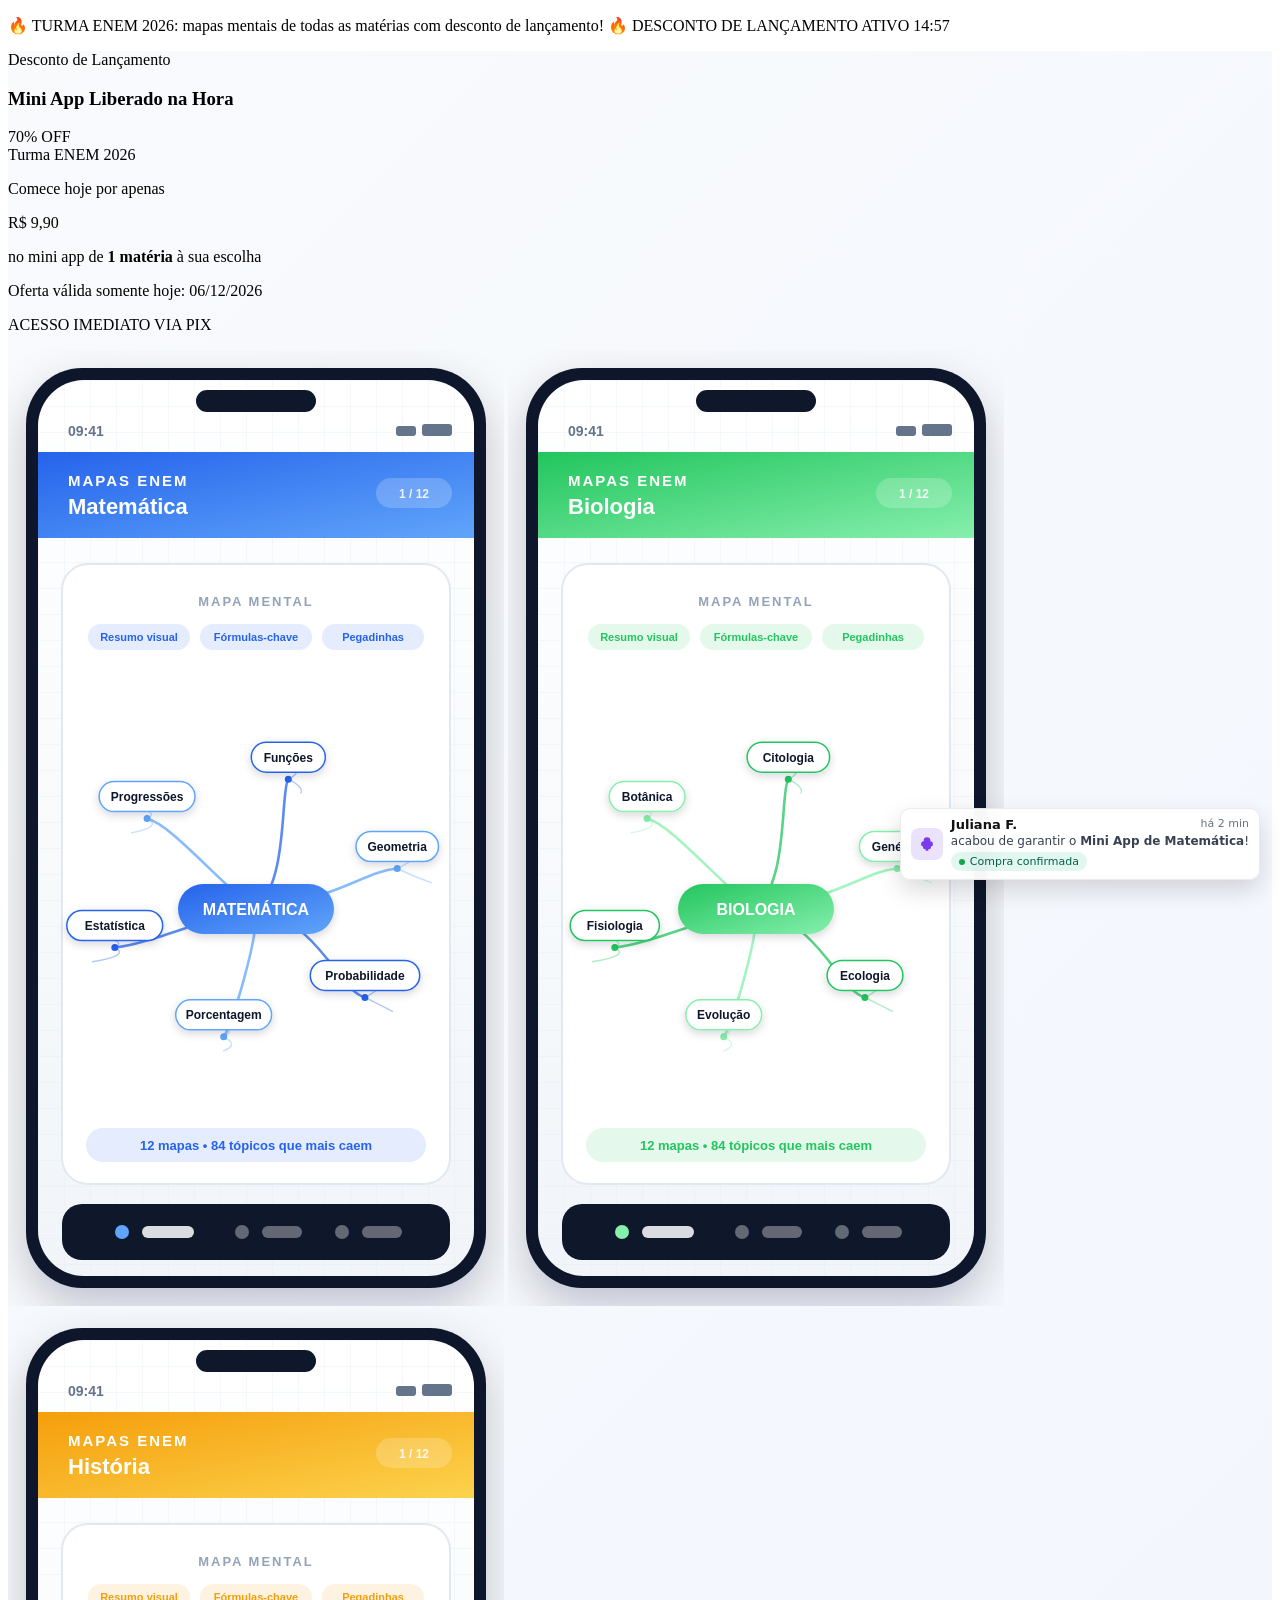
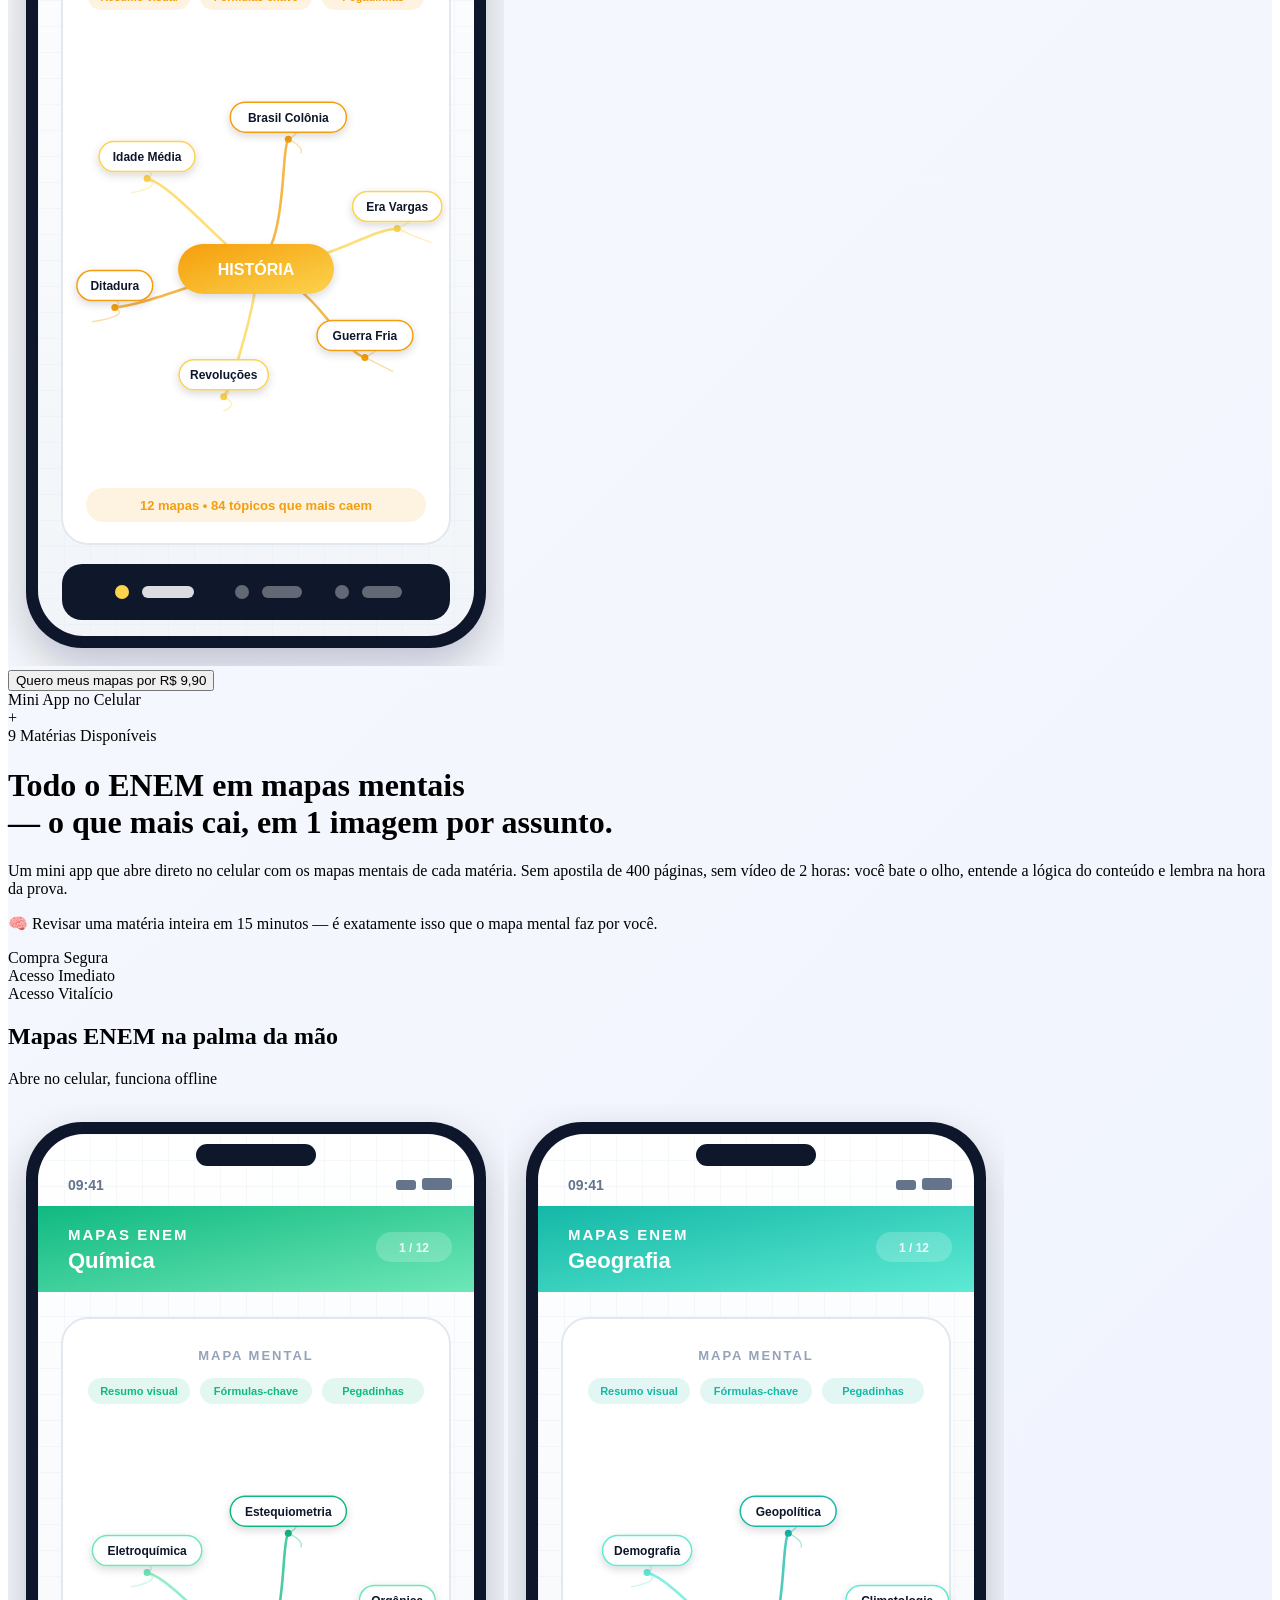
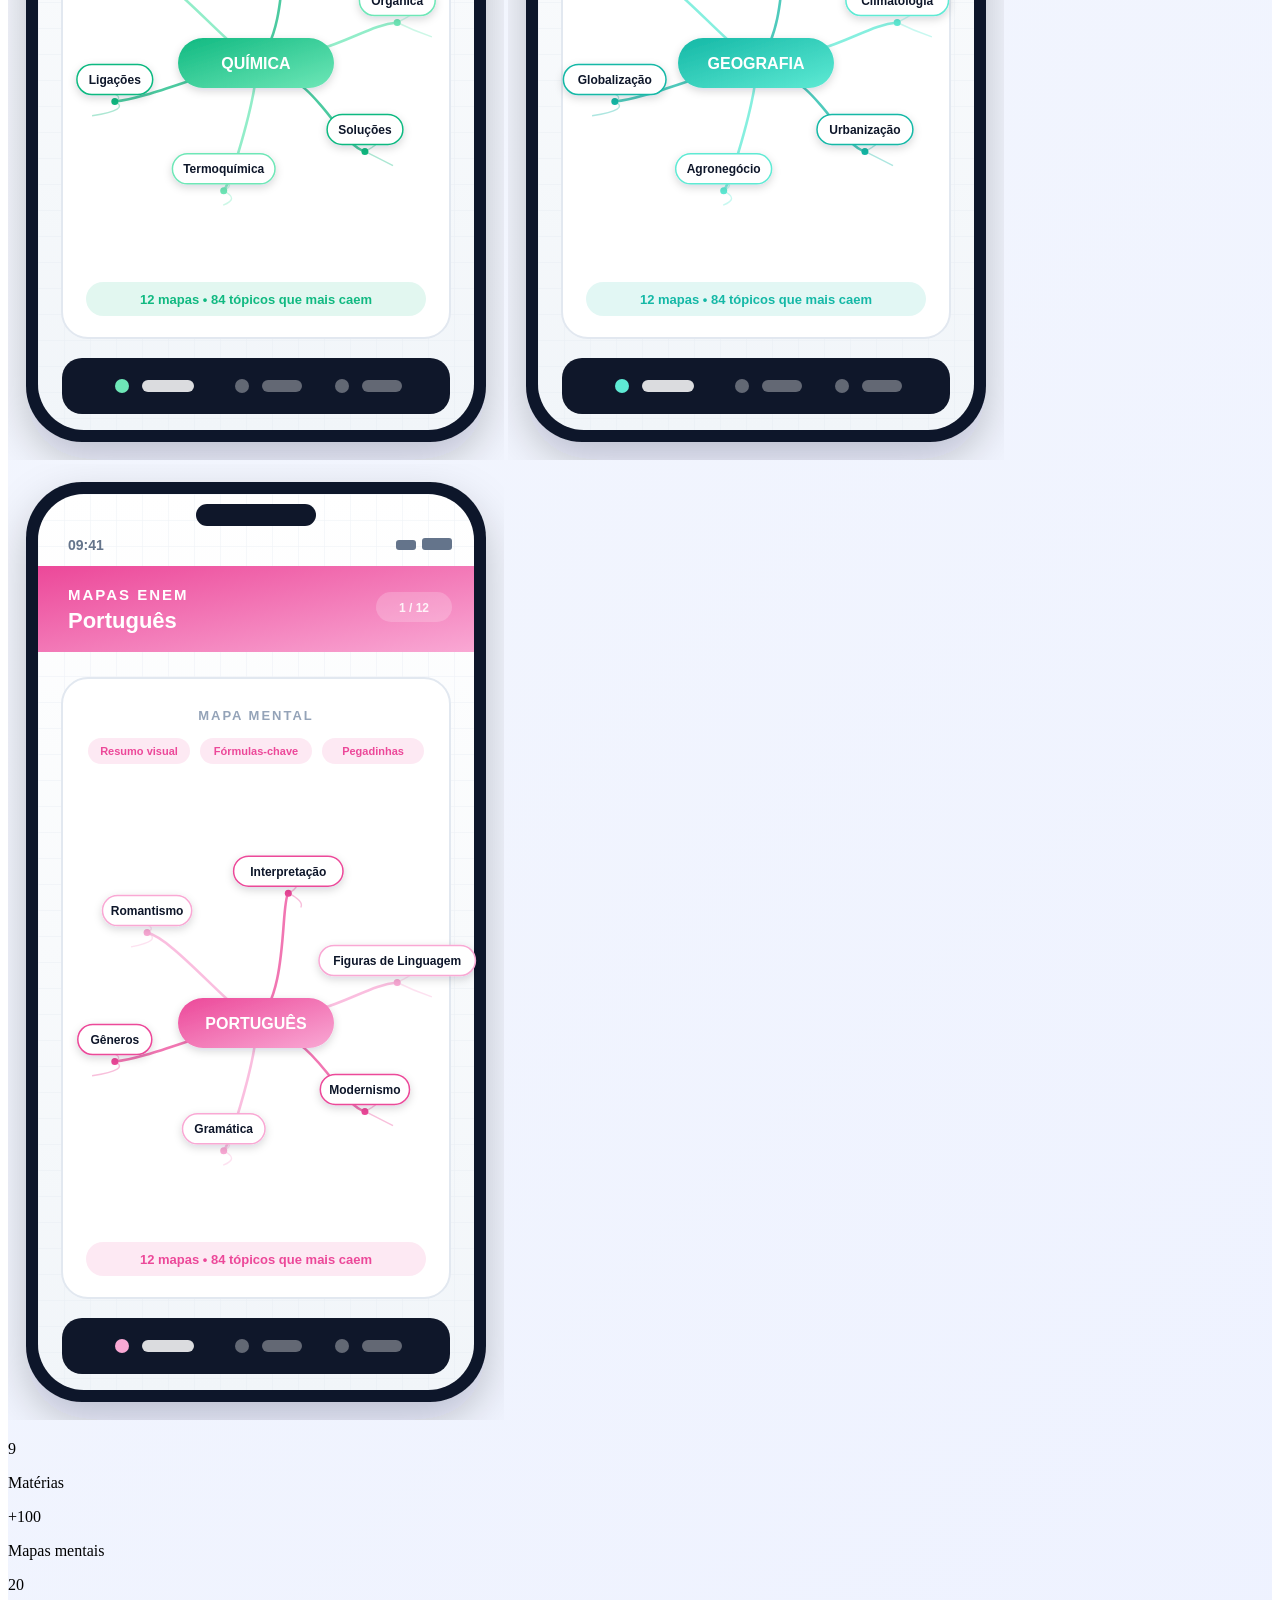
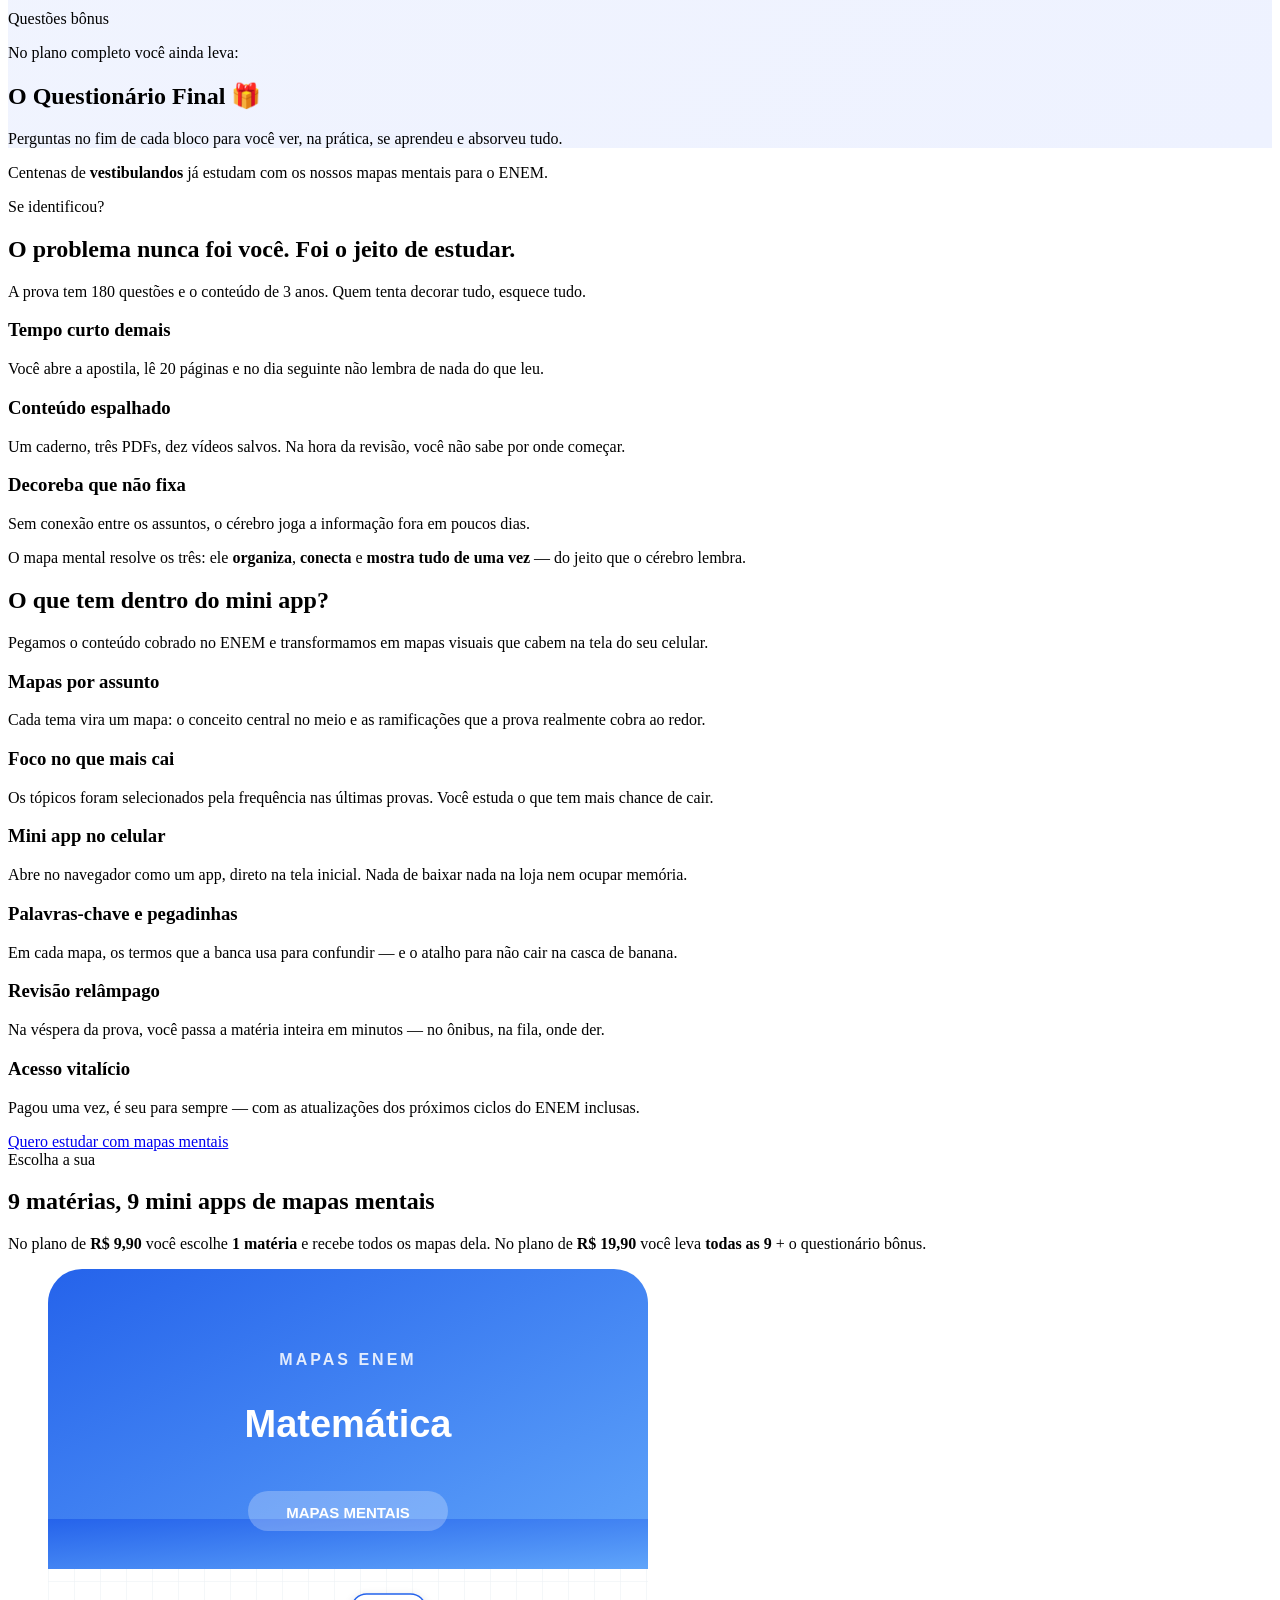
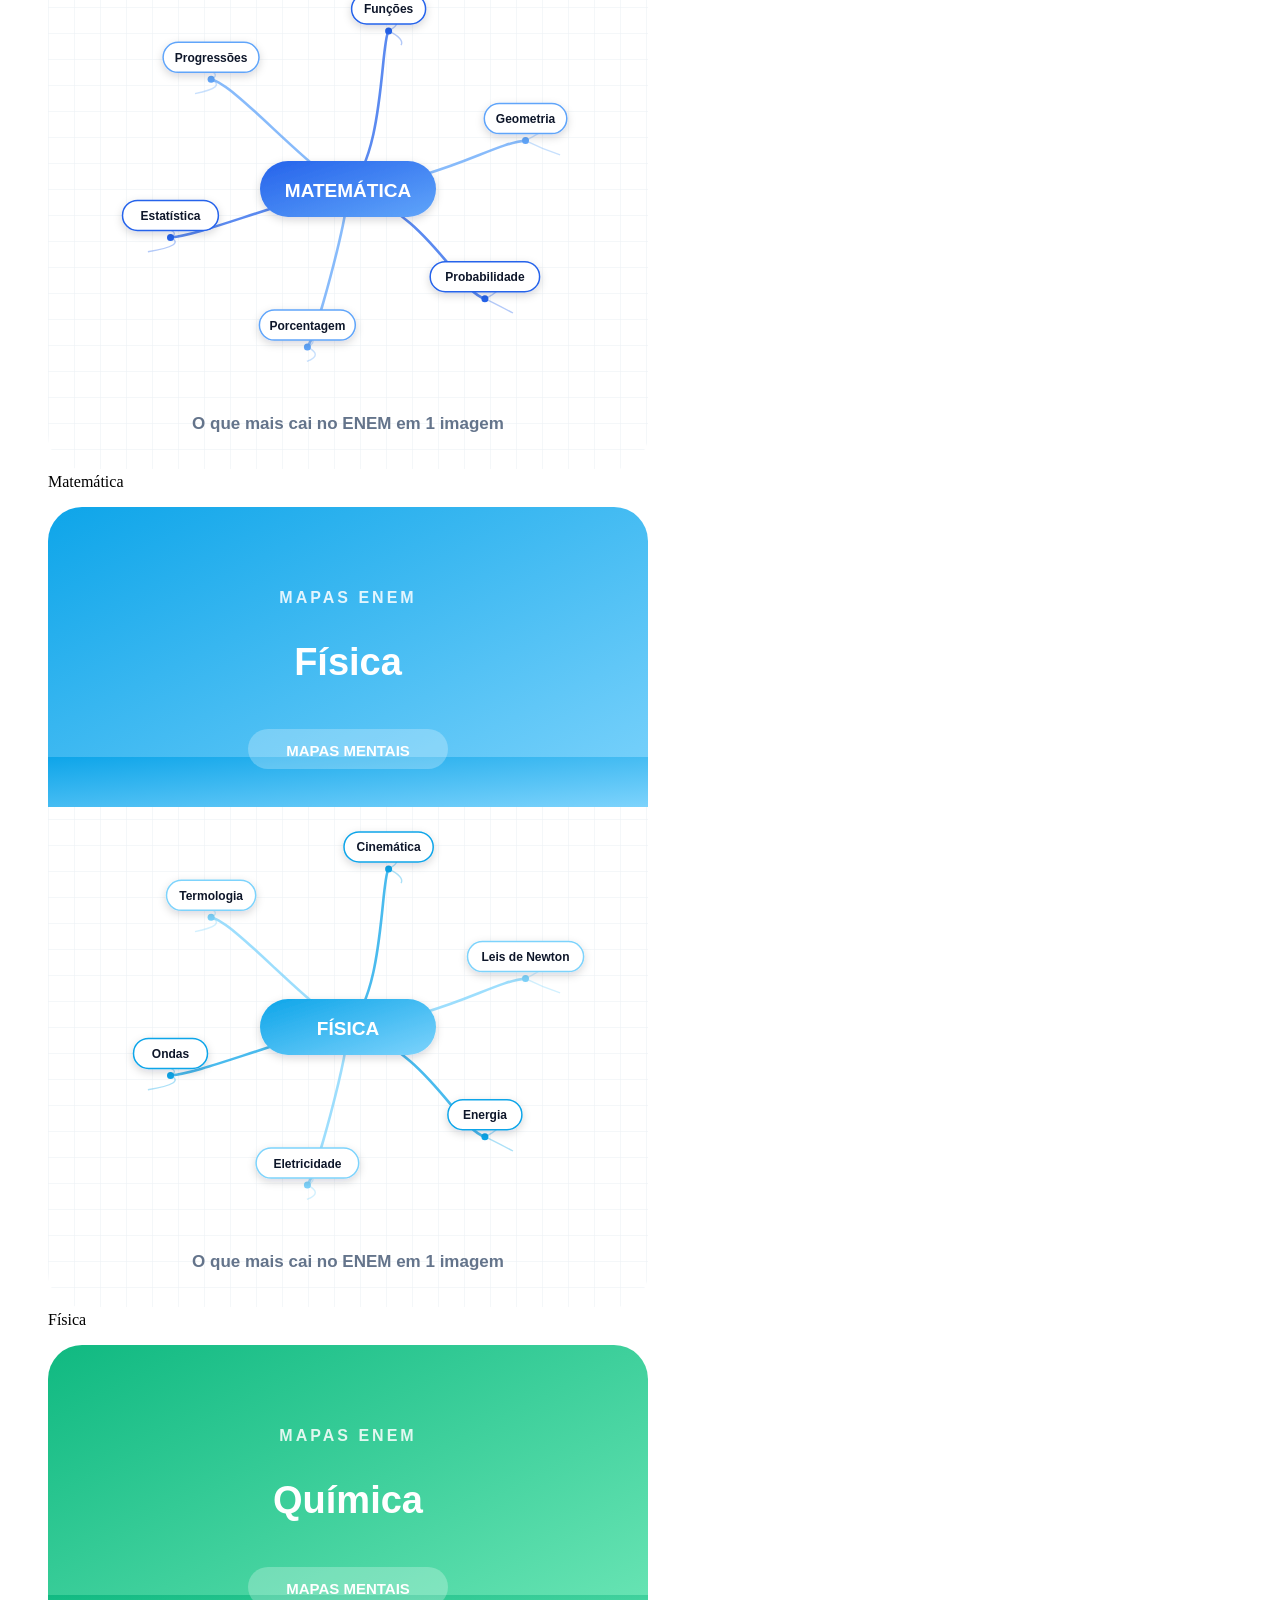
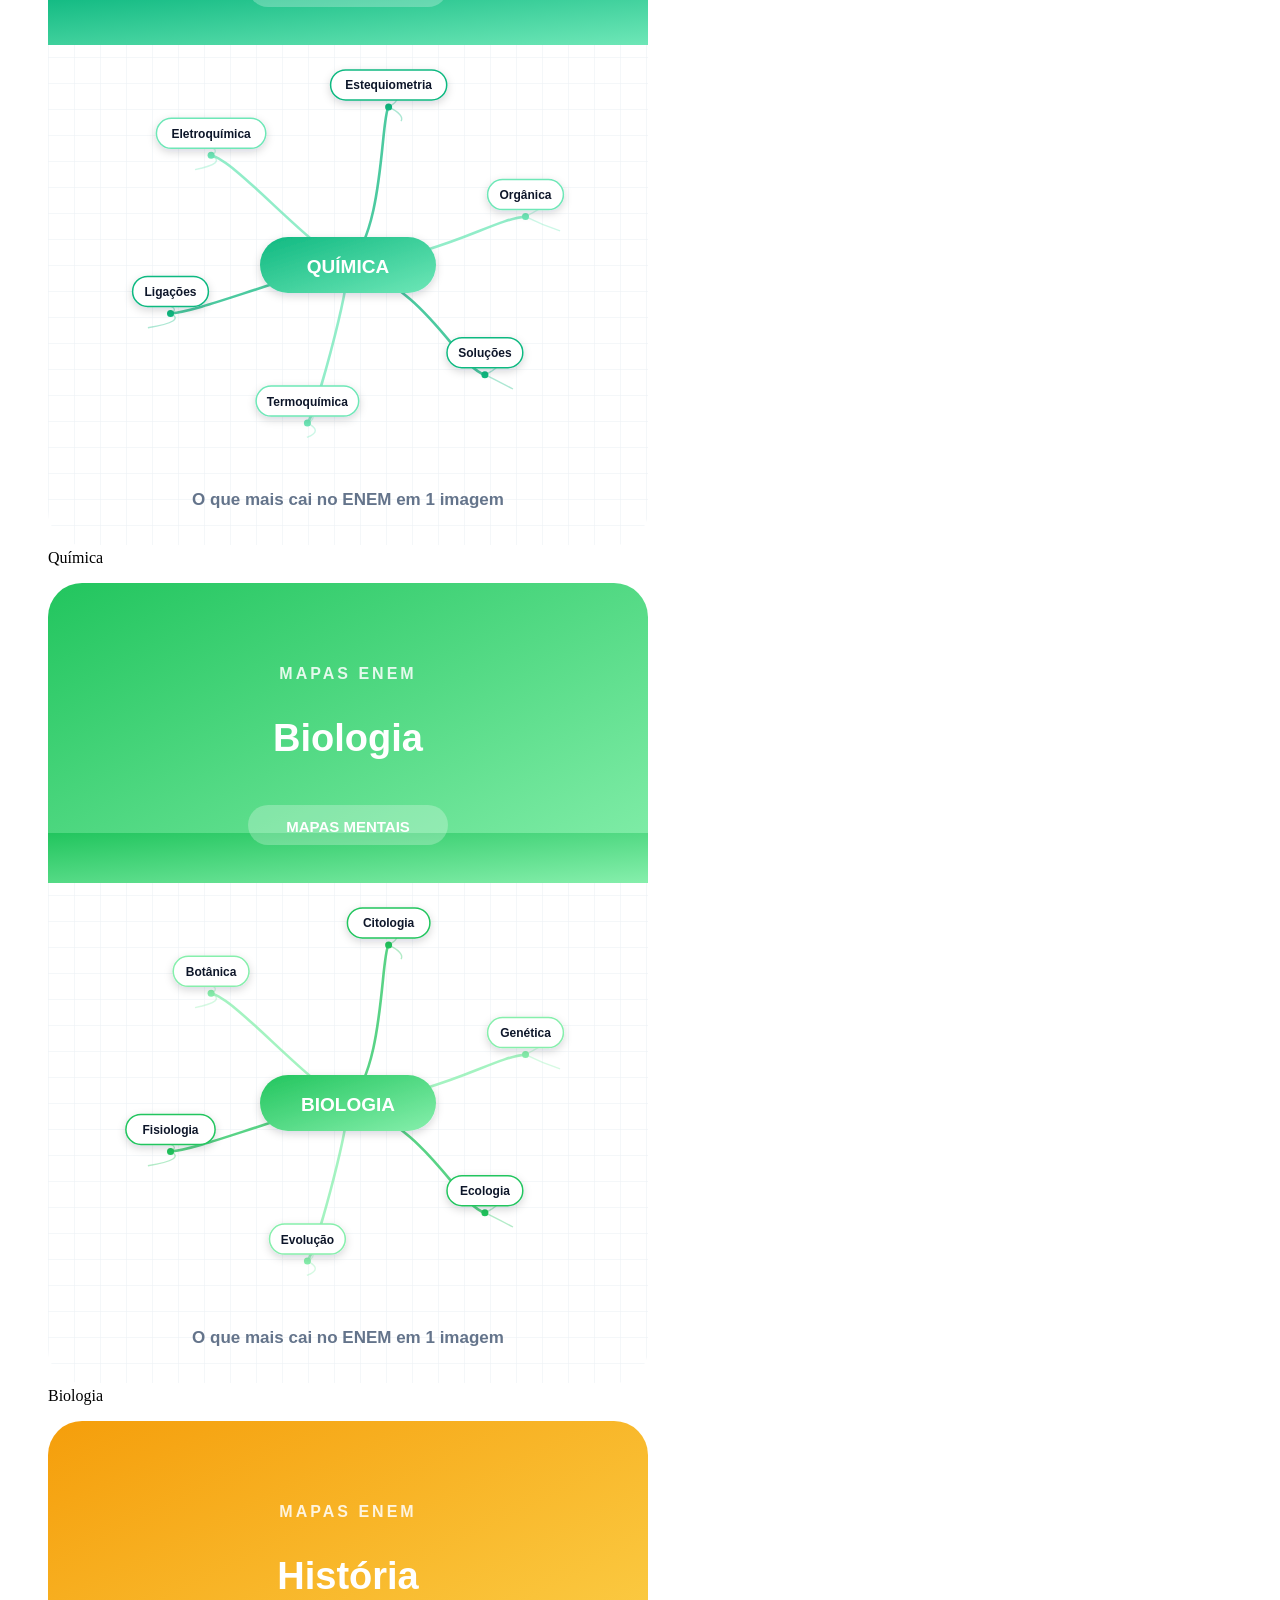
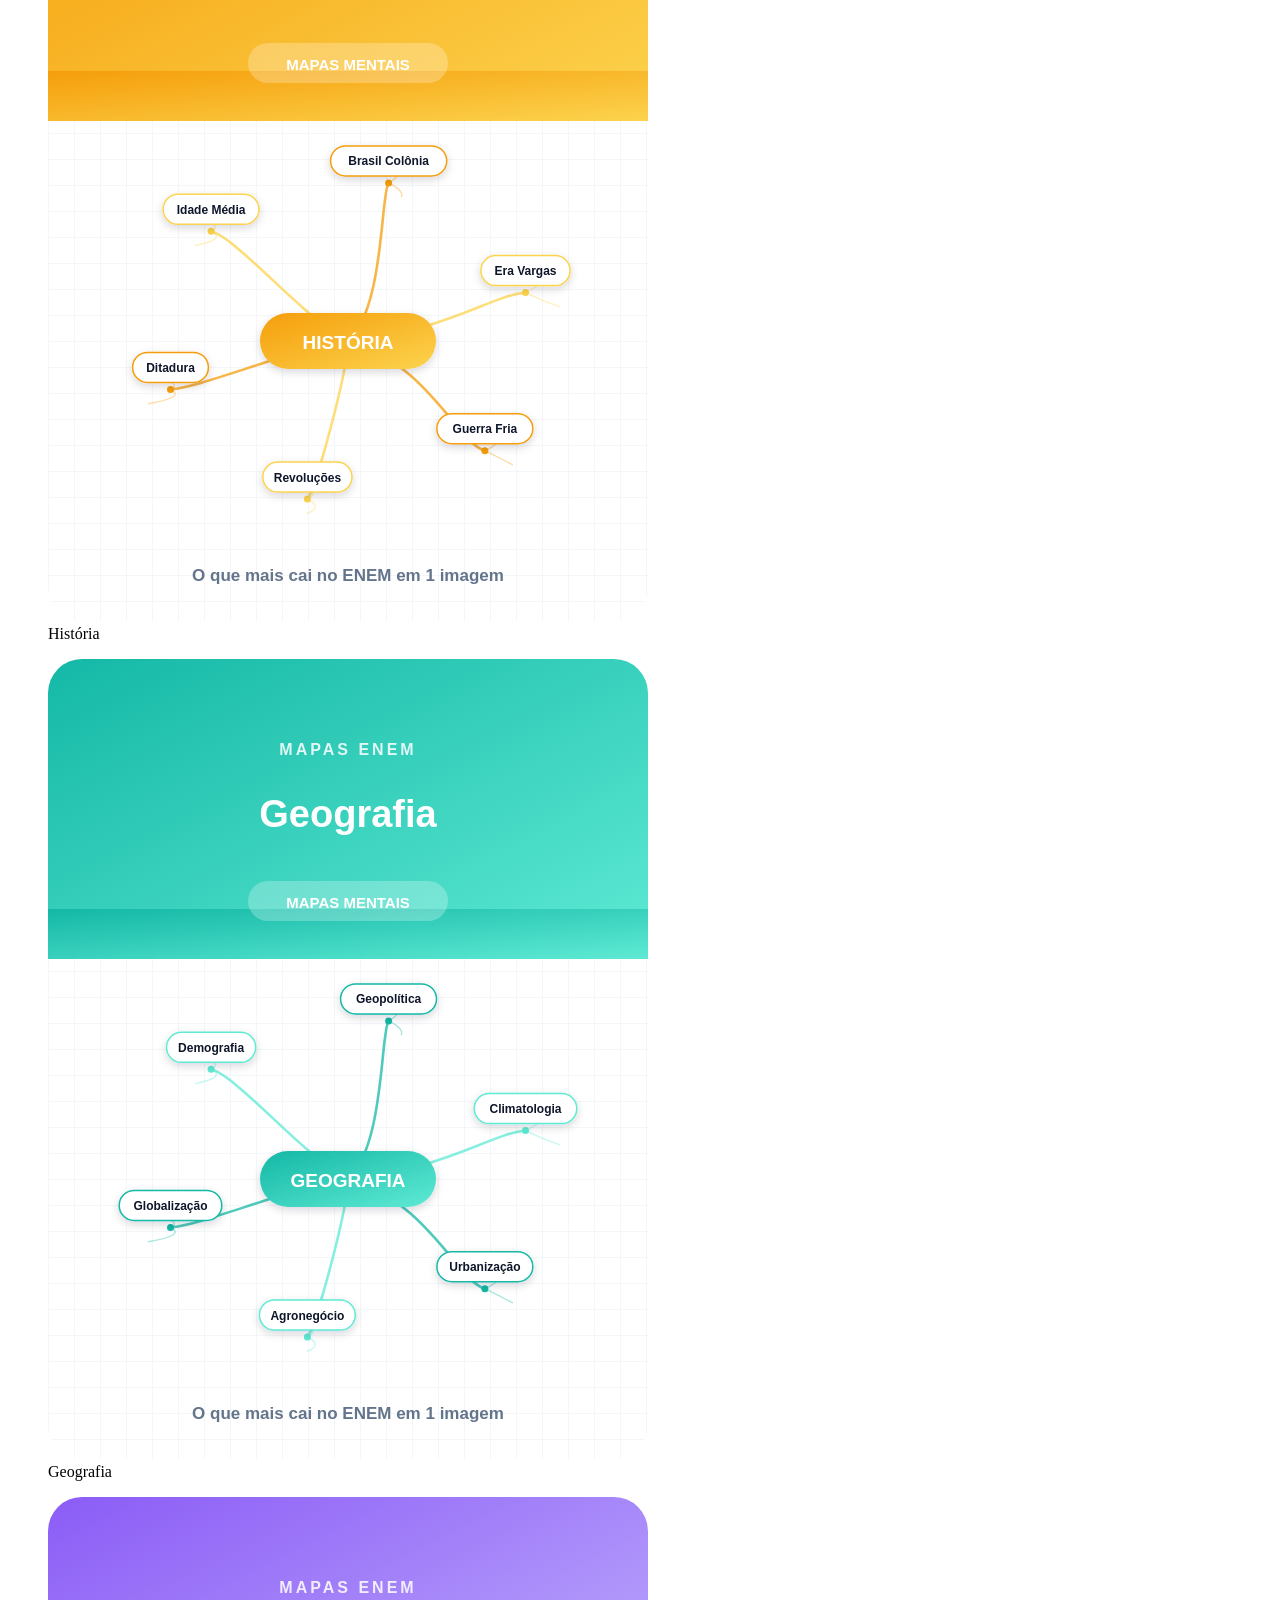
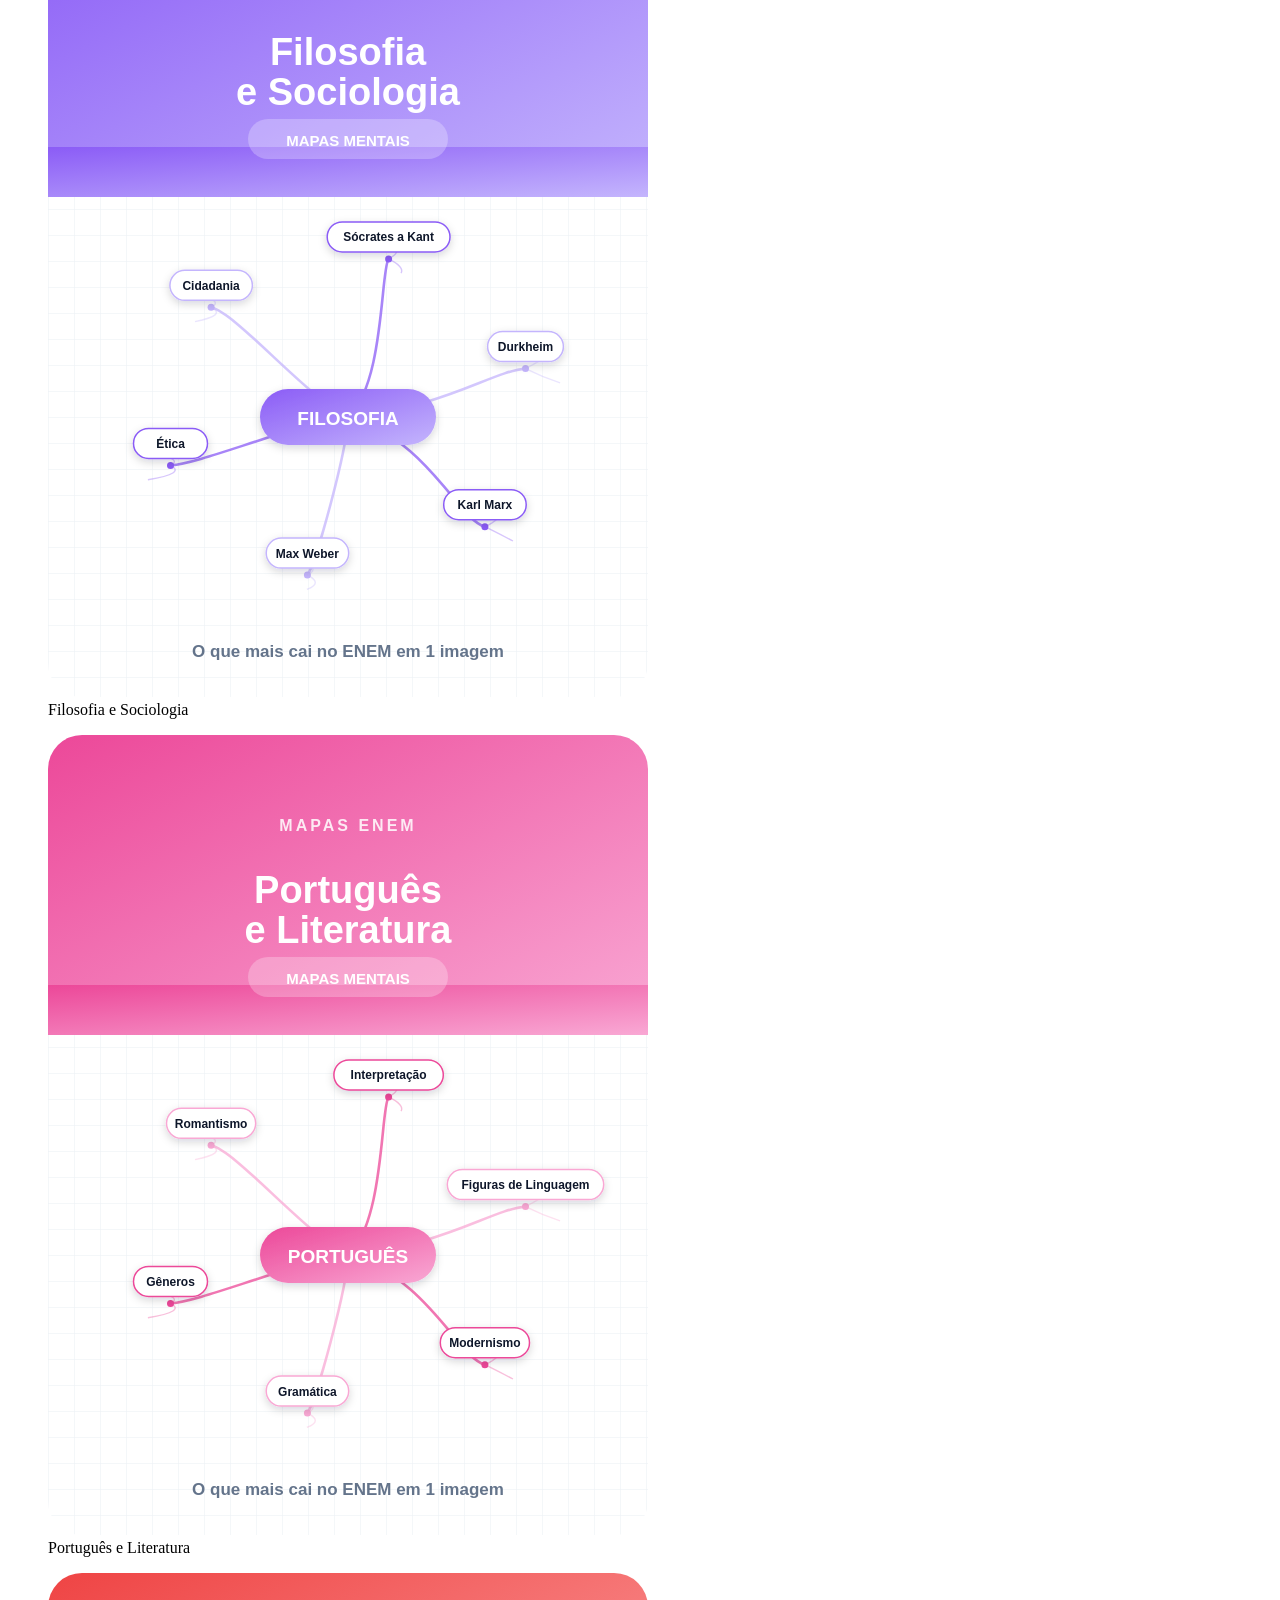
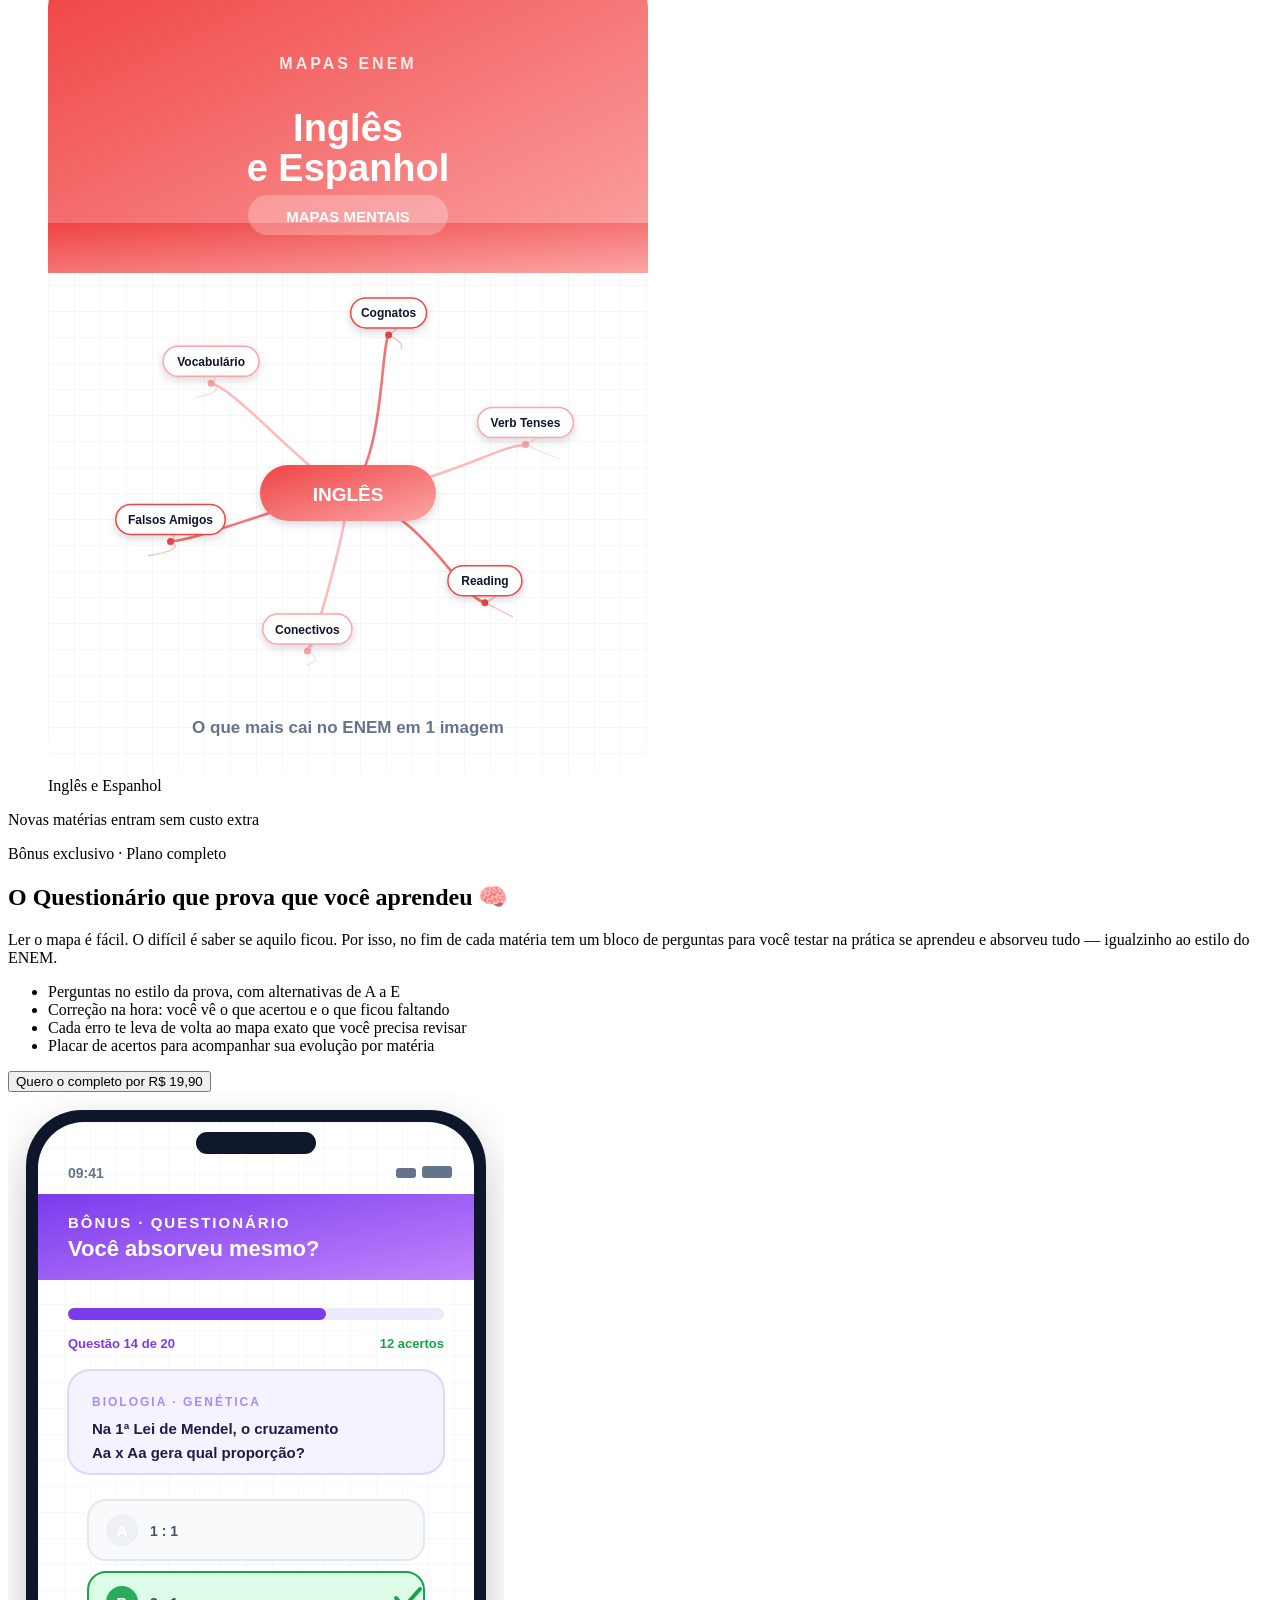
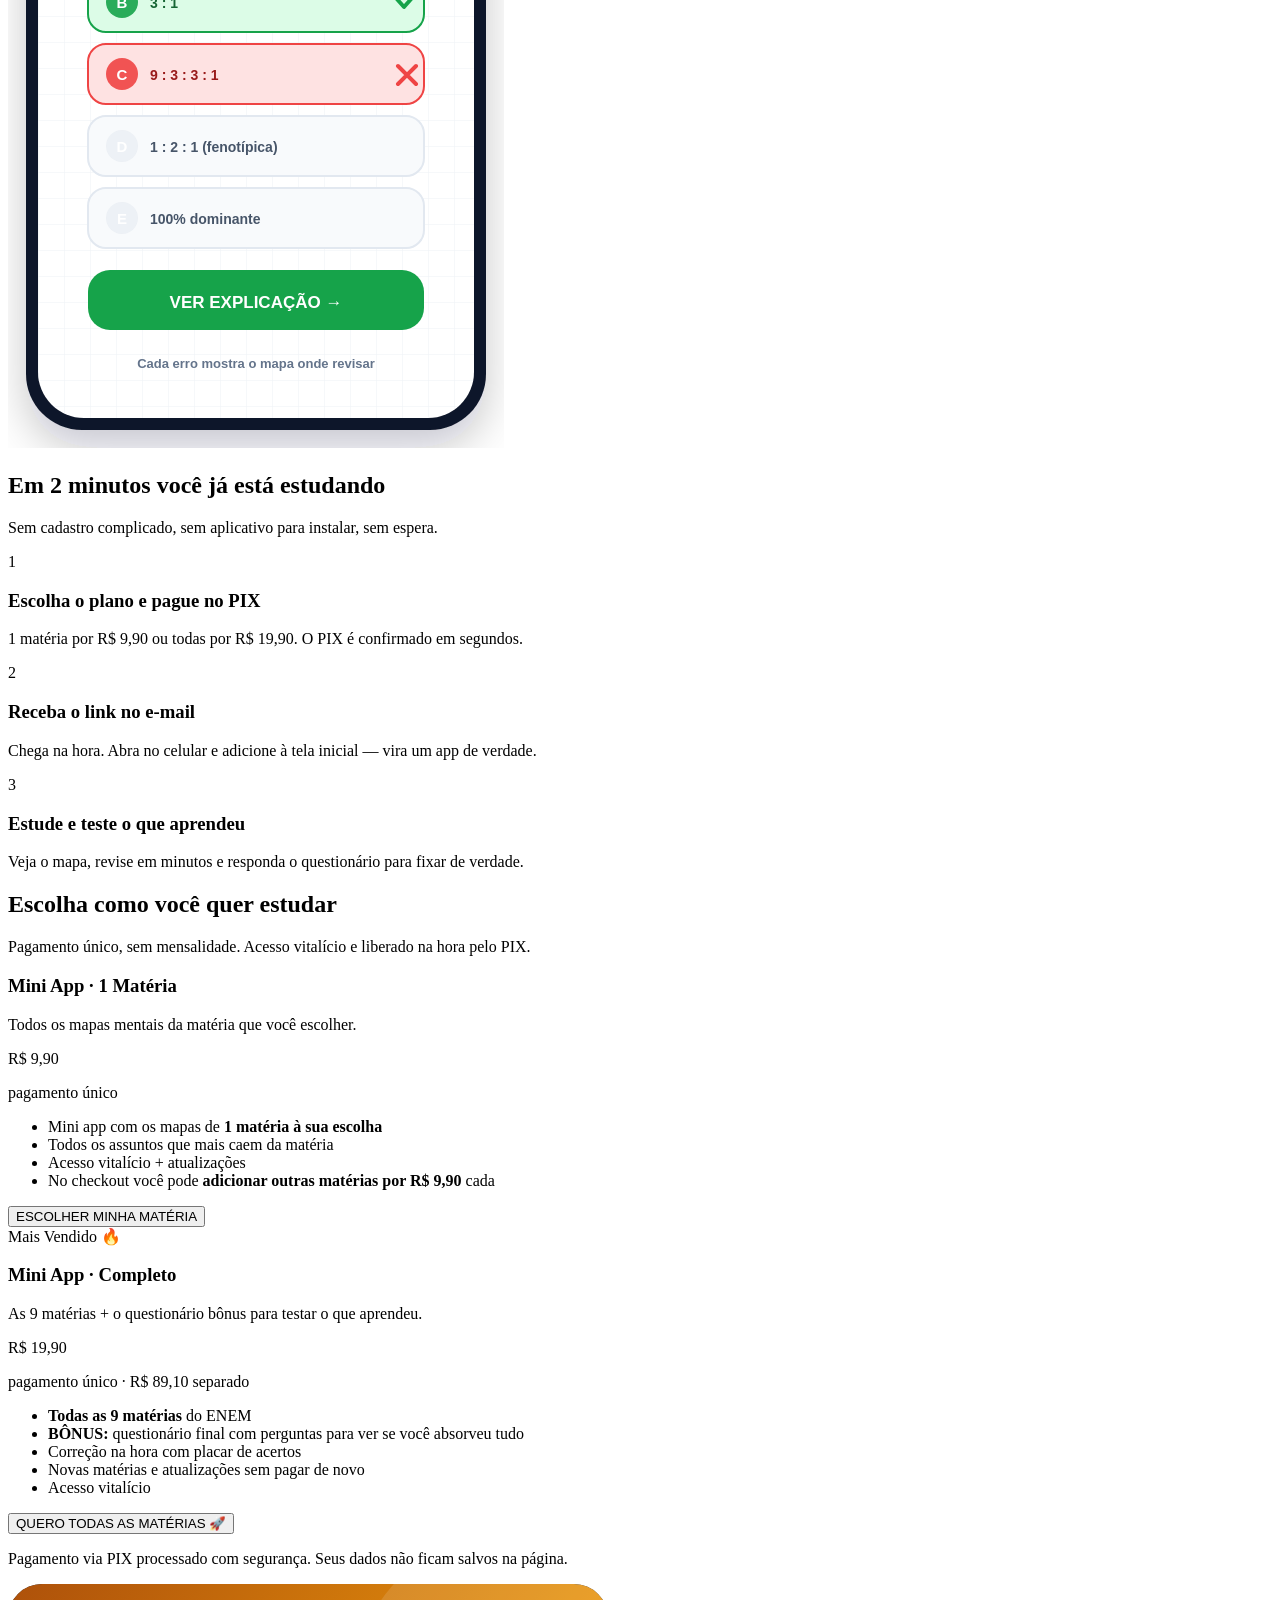
==== commit b58dbb59: "Mostra o motivo real quando o PIX nao gera A pagina engolia a falha numa mensagem generica, o que de" ====
--- a/index.html
+++ b/index.html
@@ -1481,12 +1481,29 @@
                     })
                 });
 
-                const dados = await resposta.json().catch(() => ({}));
+                // Resposta que não é JSON quase sempre é erro de caminho: a
+                // pasta api/ não está onde a página procura, e o servidor
+                // devolveu a página de 404 em HTML.
+                const bruto = await resposta.text();
+                let dados = {};
+                try { dados = JSON.parse(bruto); } catch (_) {
+                    console.error('[checkout] resposta não-JSON de ' + API + '/pix.php',
+                                  { http: resposta.status, corpo: bruto.slice(0, 400) });
+                    mostrarErros(null, resposta.status === 404
+                        ? `O endereço ${API}/pix.php não existe neste servidor (HTTP 404). `
+                          + 'A pasta api/ precisa ficar na raiz do site, ao lado do index.html.'
+                        : `O servidor respondeu HTTP ${resposta.status} sem JSON em ${API}/pix.php. `
+                          + 'Veja o log de erros do PHP na hospedagem.');
+                    return;
+                }
 
                 if (!resposta.ok) {
                     if (dados.debug) console.error('[zuckpay] detalhe do erro:', dados.debug);
+                    console.error('[checkout] falha ao gerar PIX', { http: resposta.status, resposta: dados });
+
                     const msg = (dados.erro || 'Não foi possível gerar o PIX.')
-                              + (dados.ref ? ` (código ${dados.ref})` : '');
+                              + (dados.ref ? ` (código ${dados.ref})` : '')
+                              + ` [HTTP ${resposta.status}]`;
                     mostrarErros(dados.campos, dados.campos ? null : msg);
                     return;
                 }
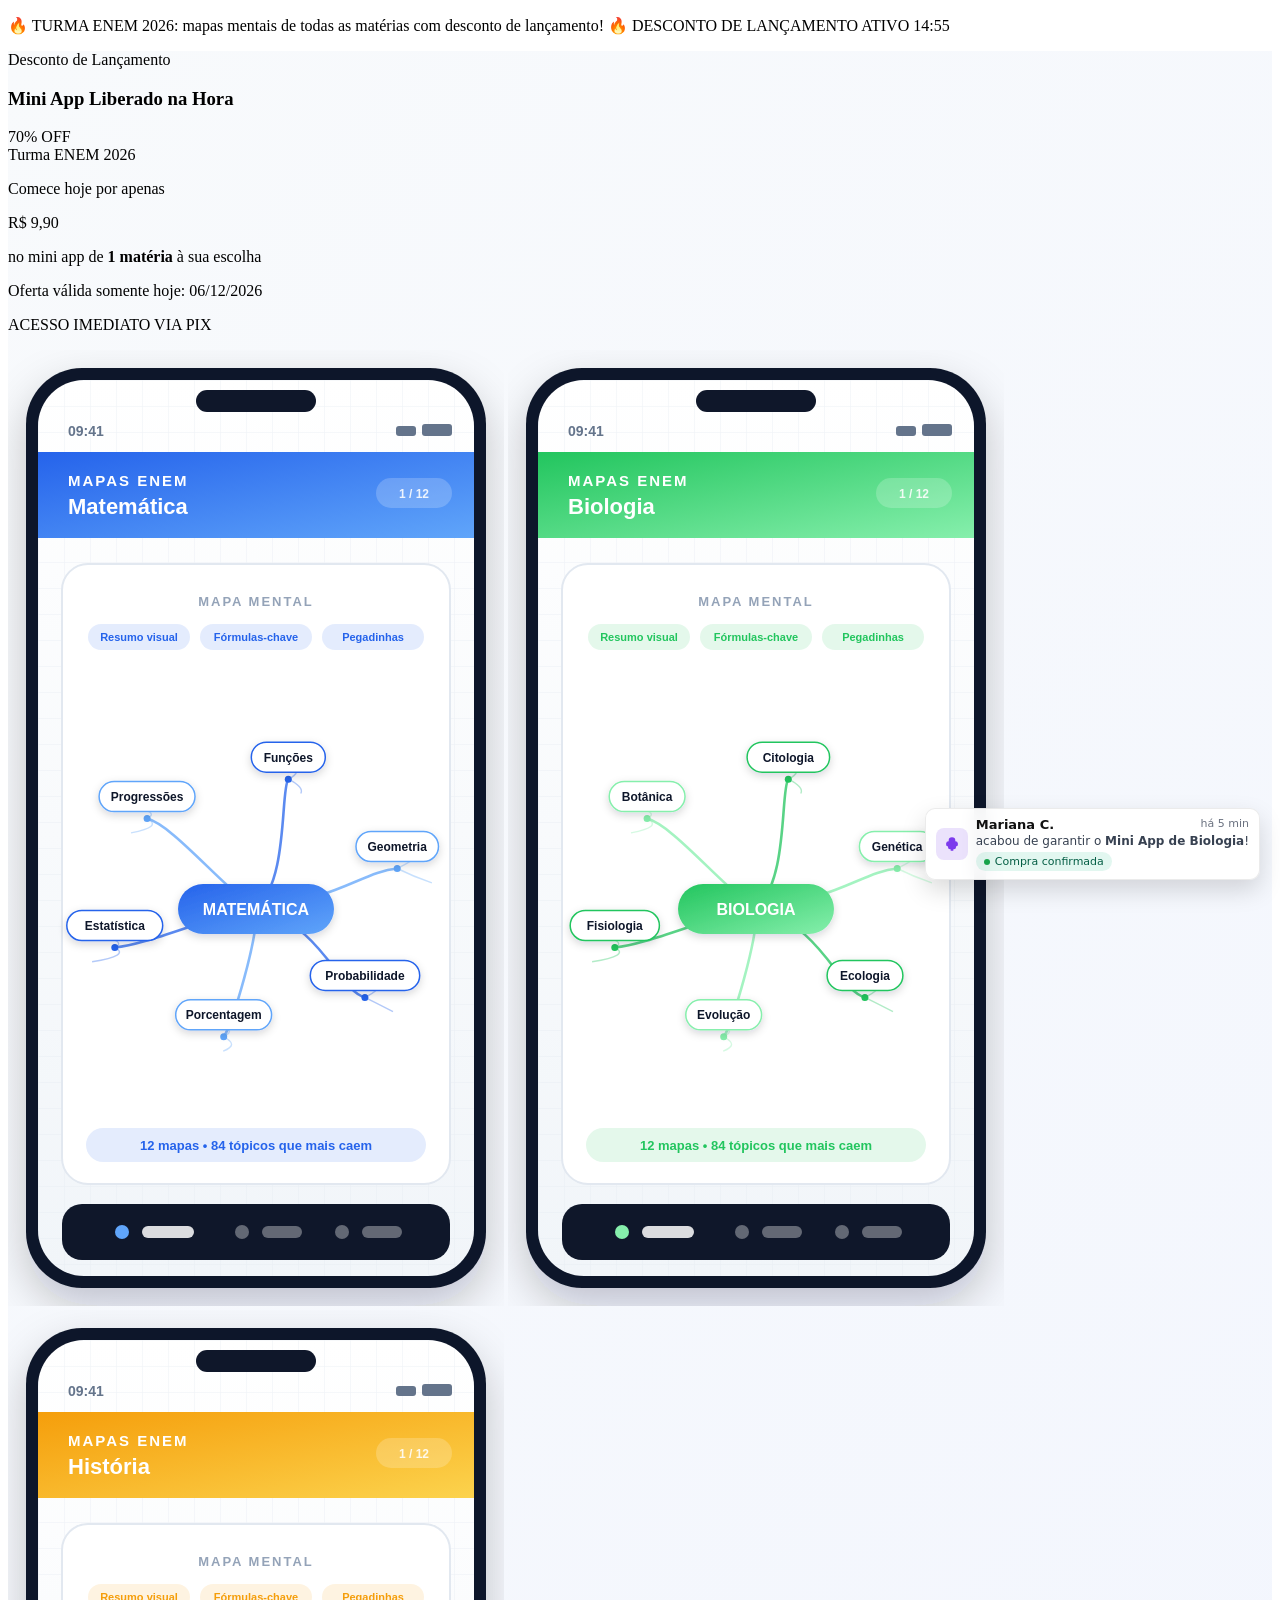
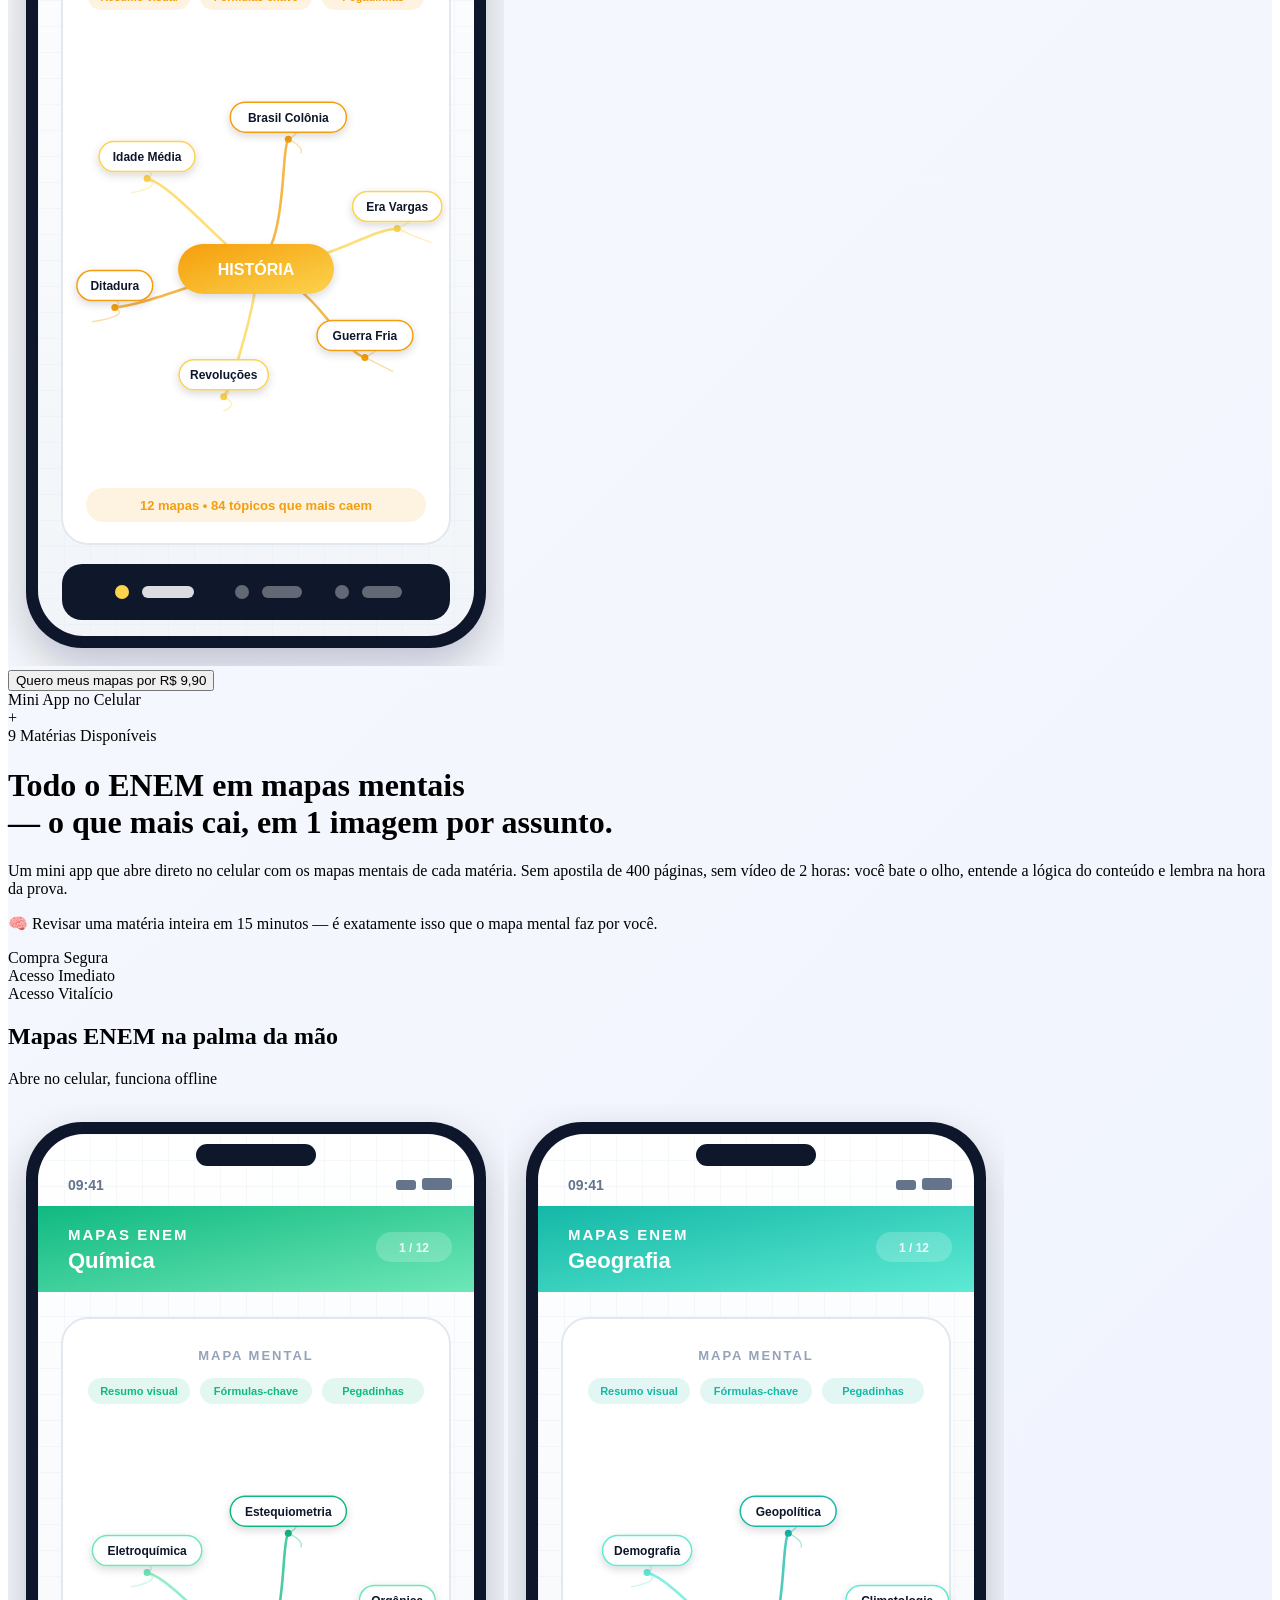
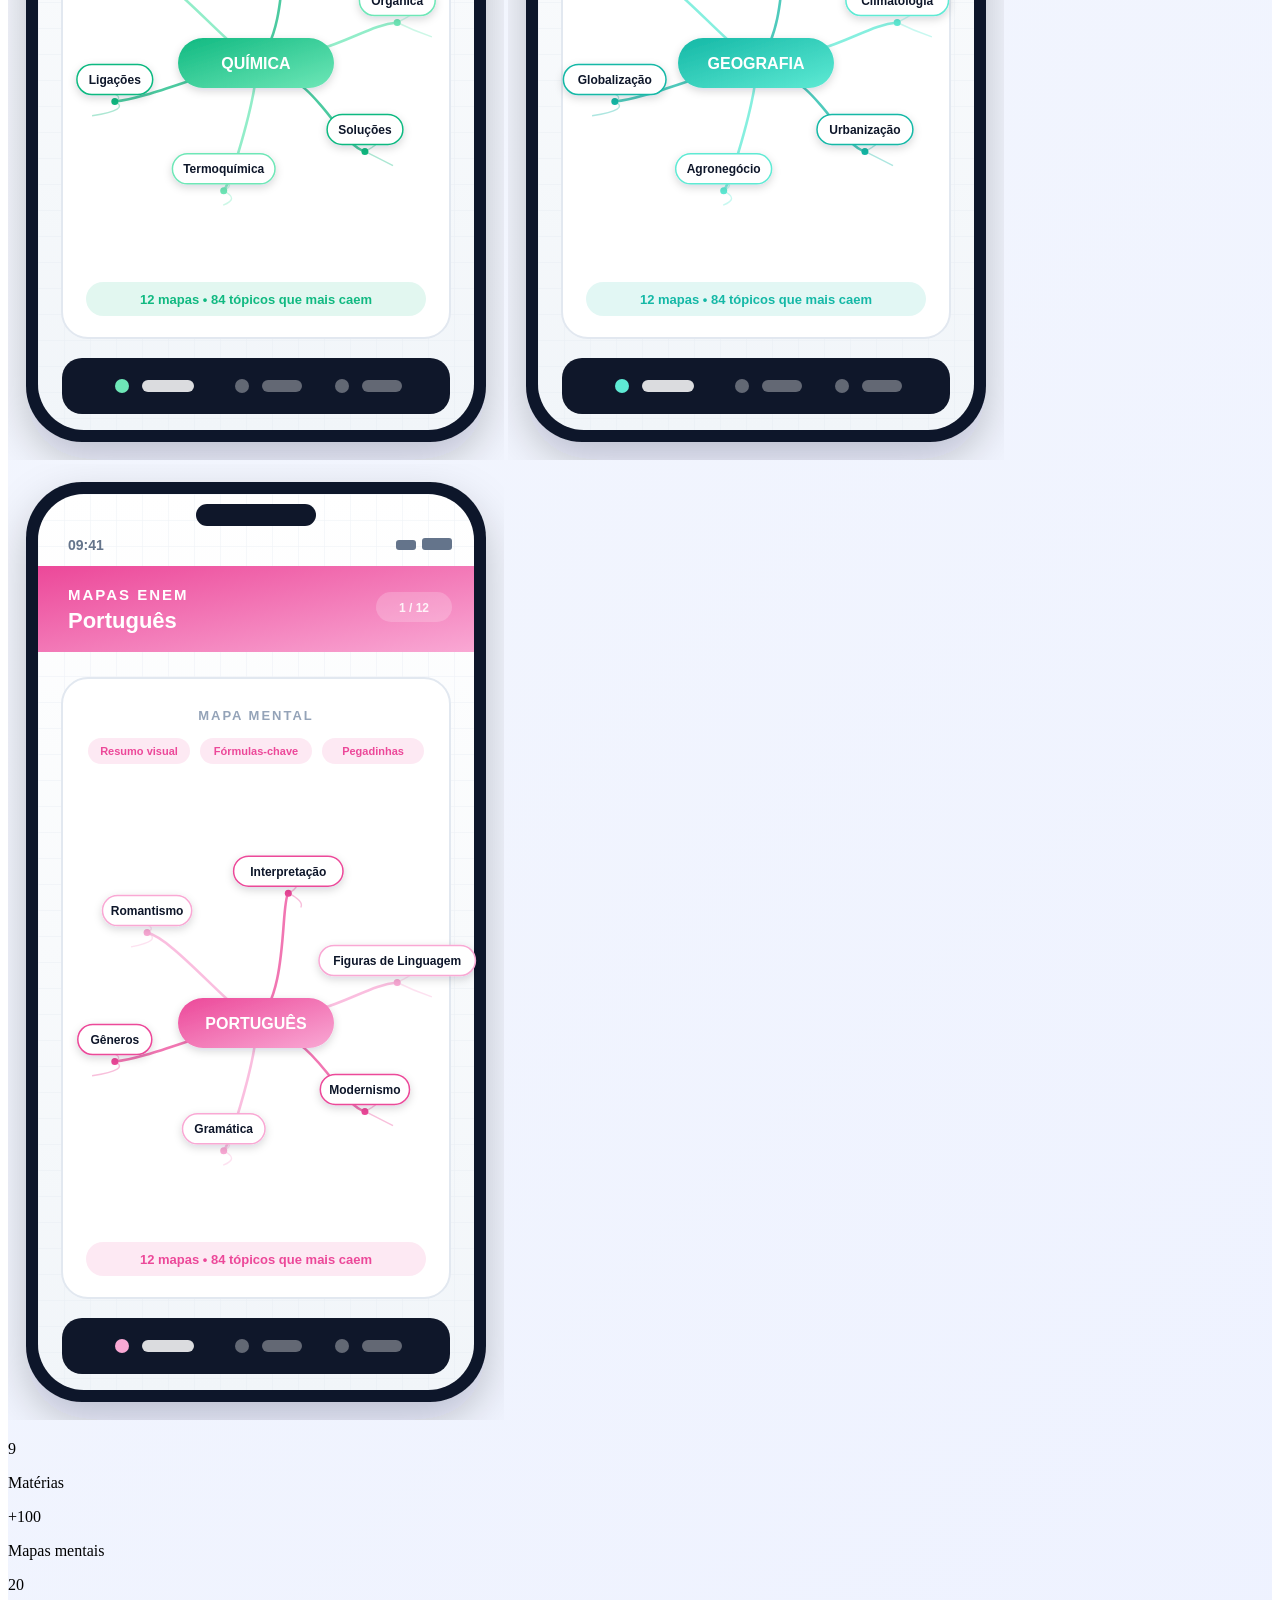
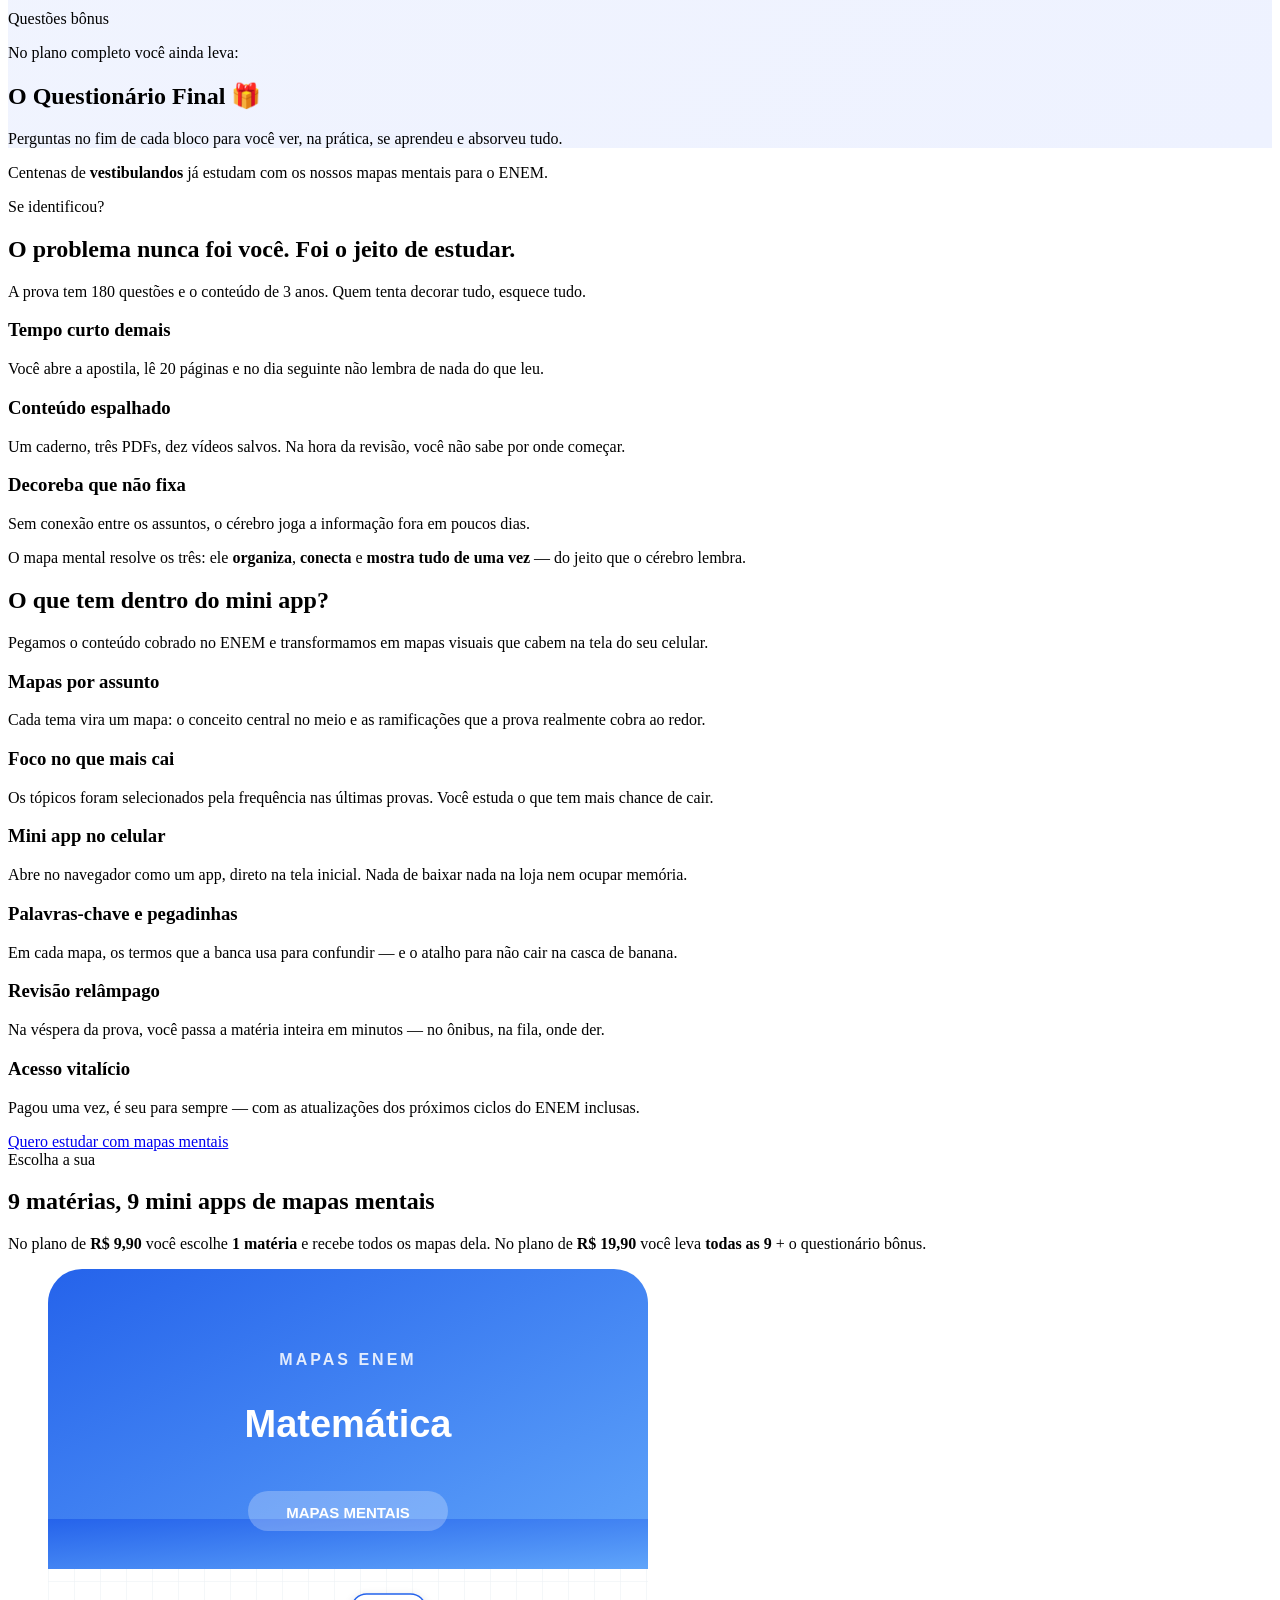
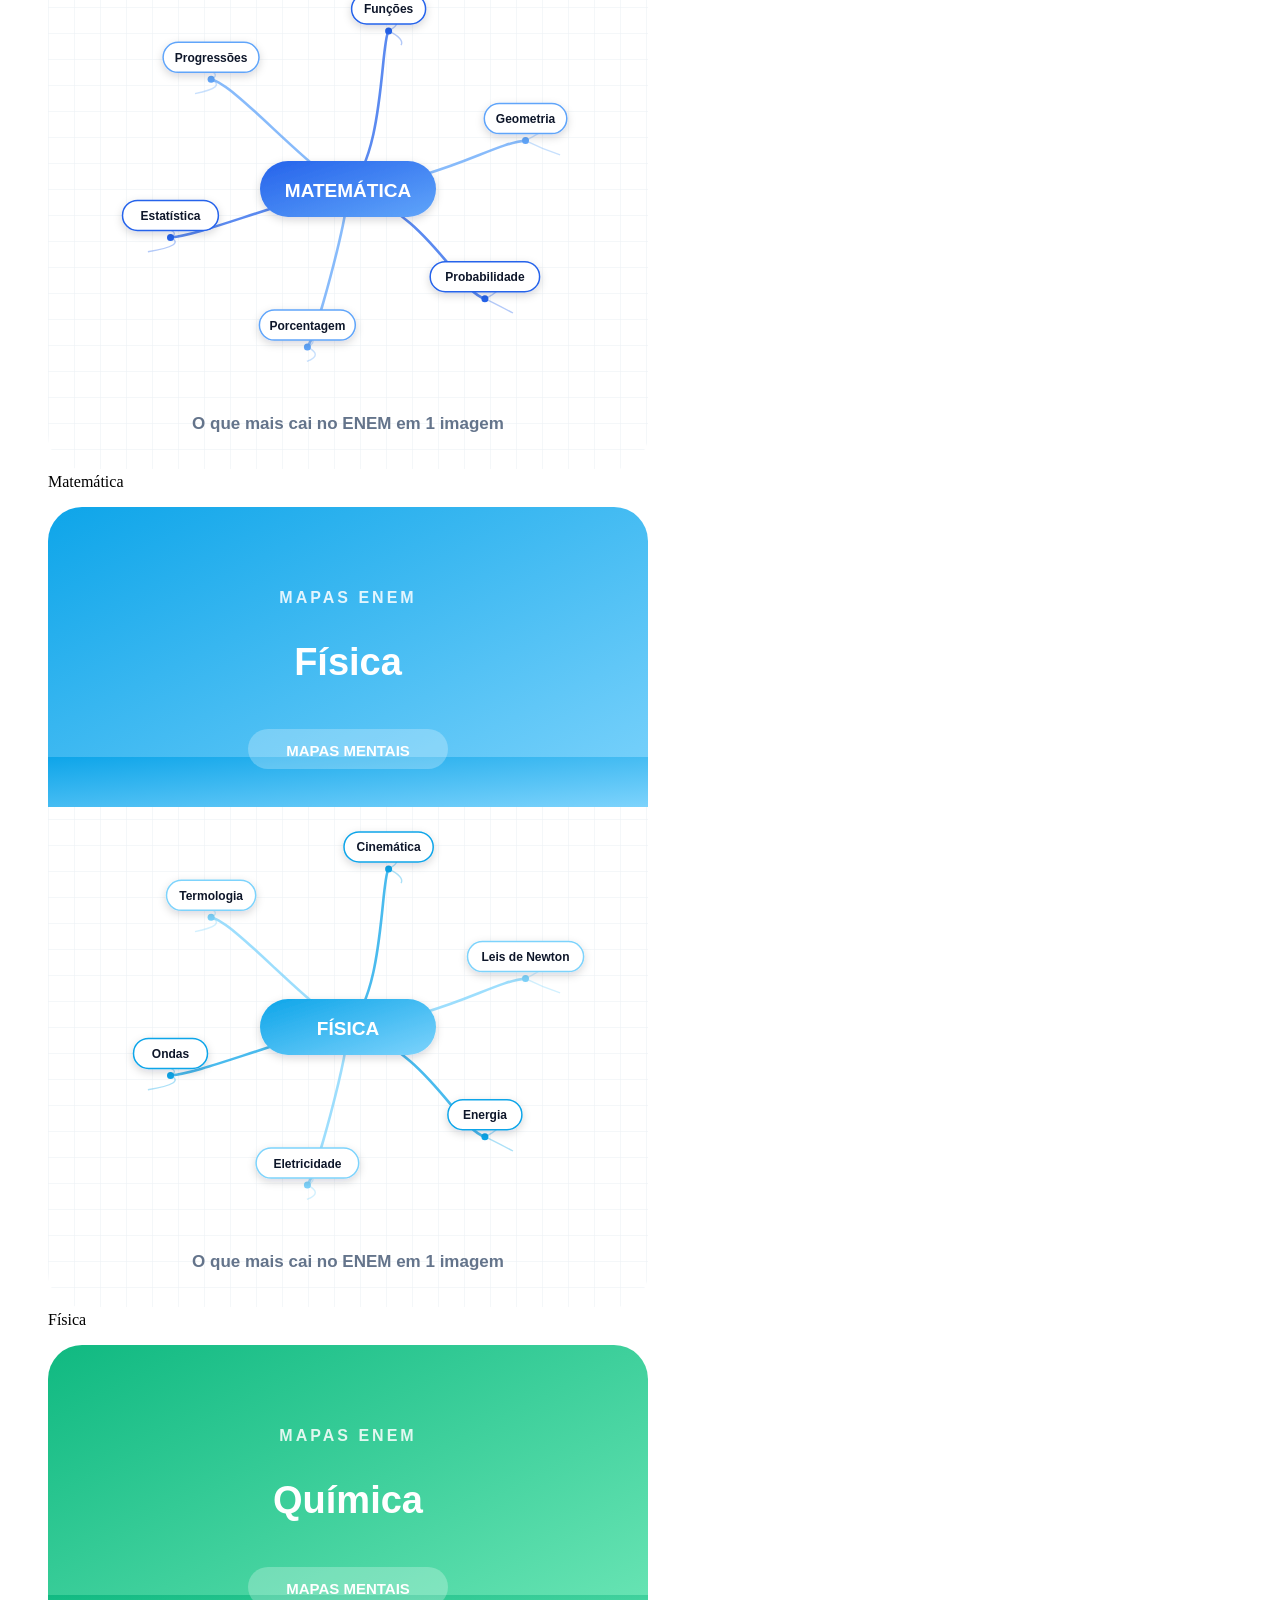
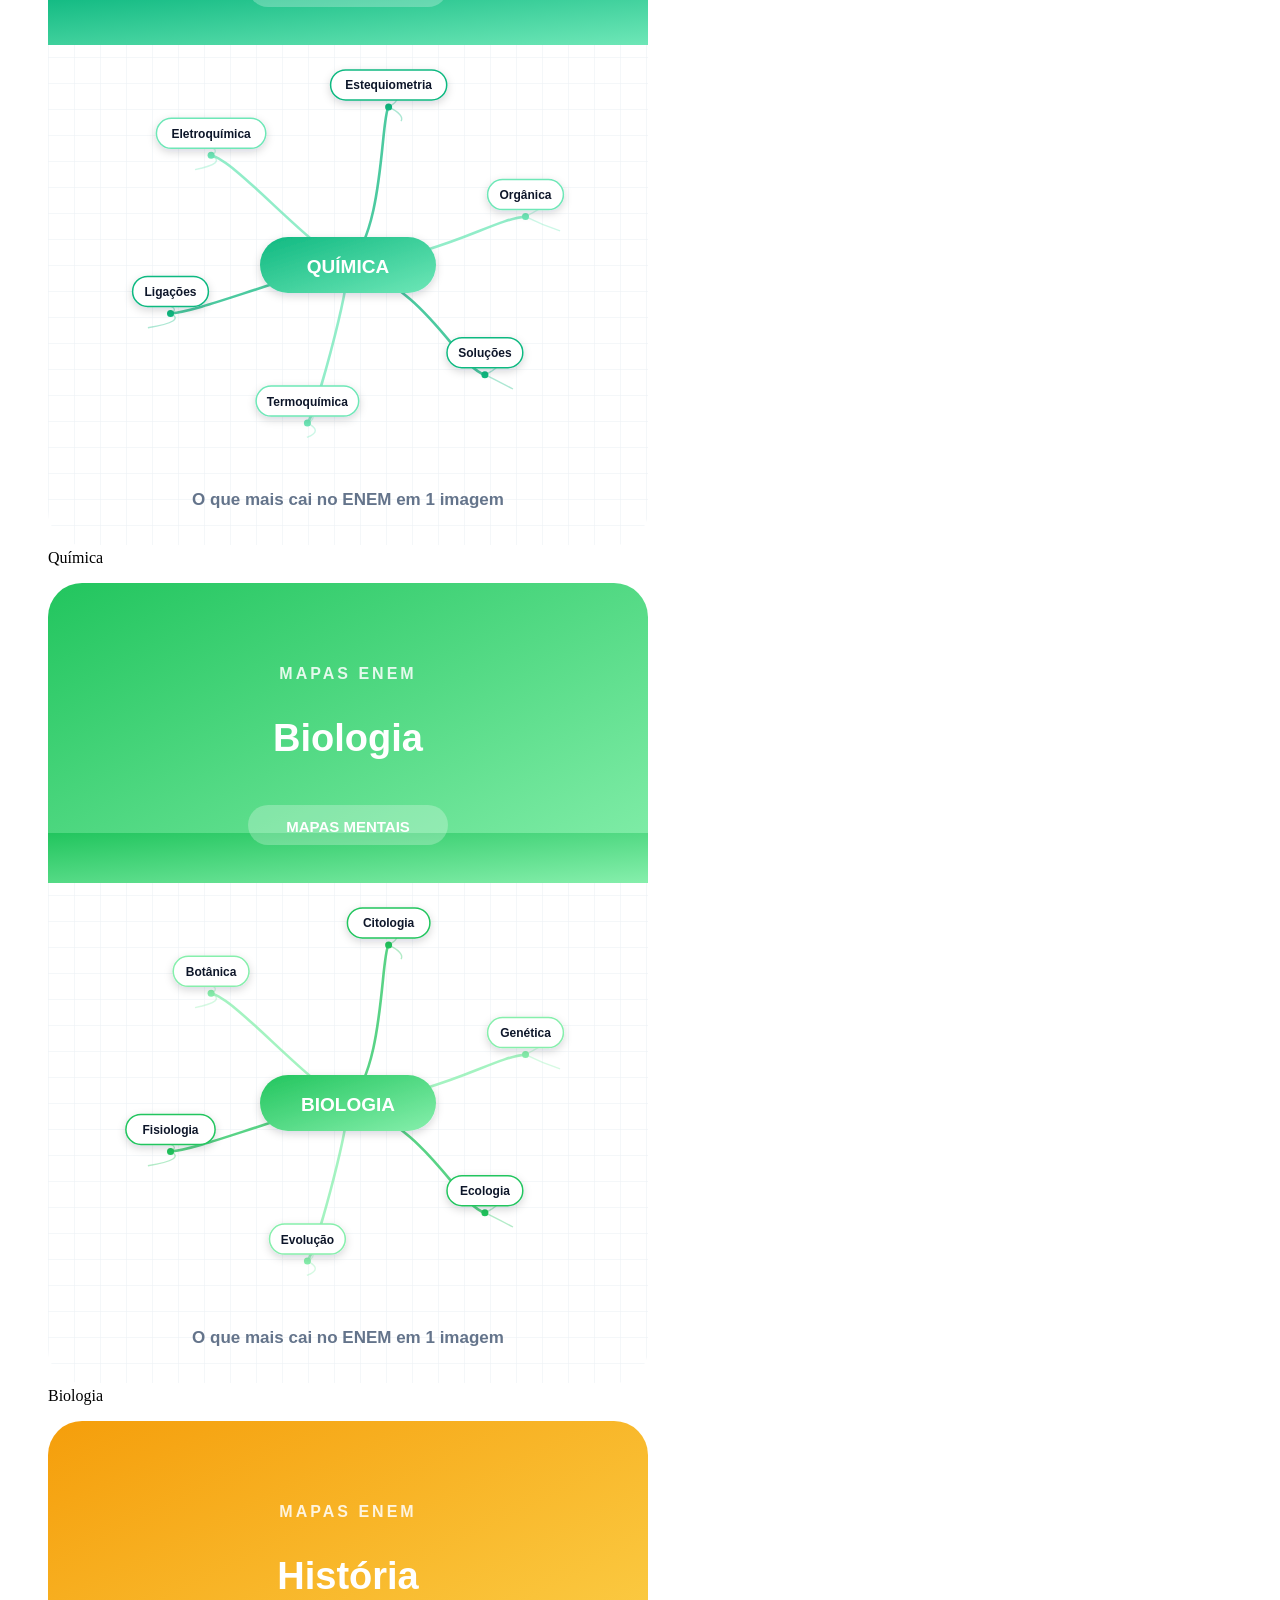
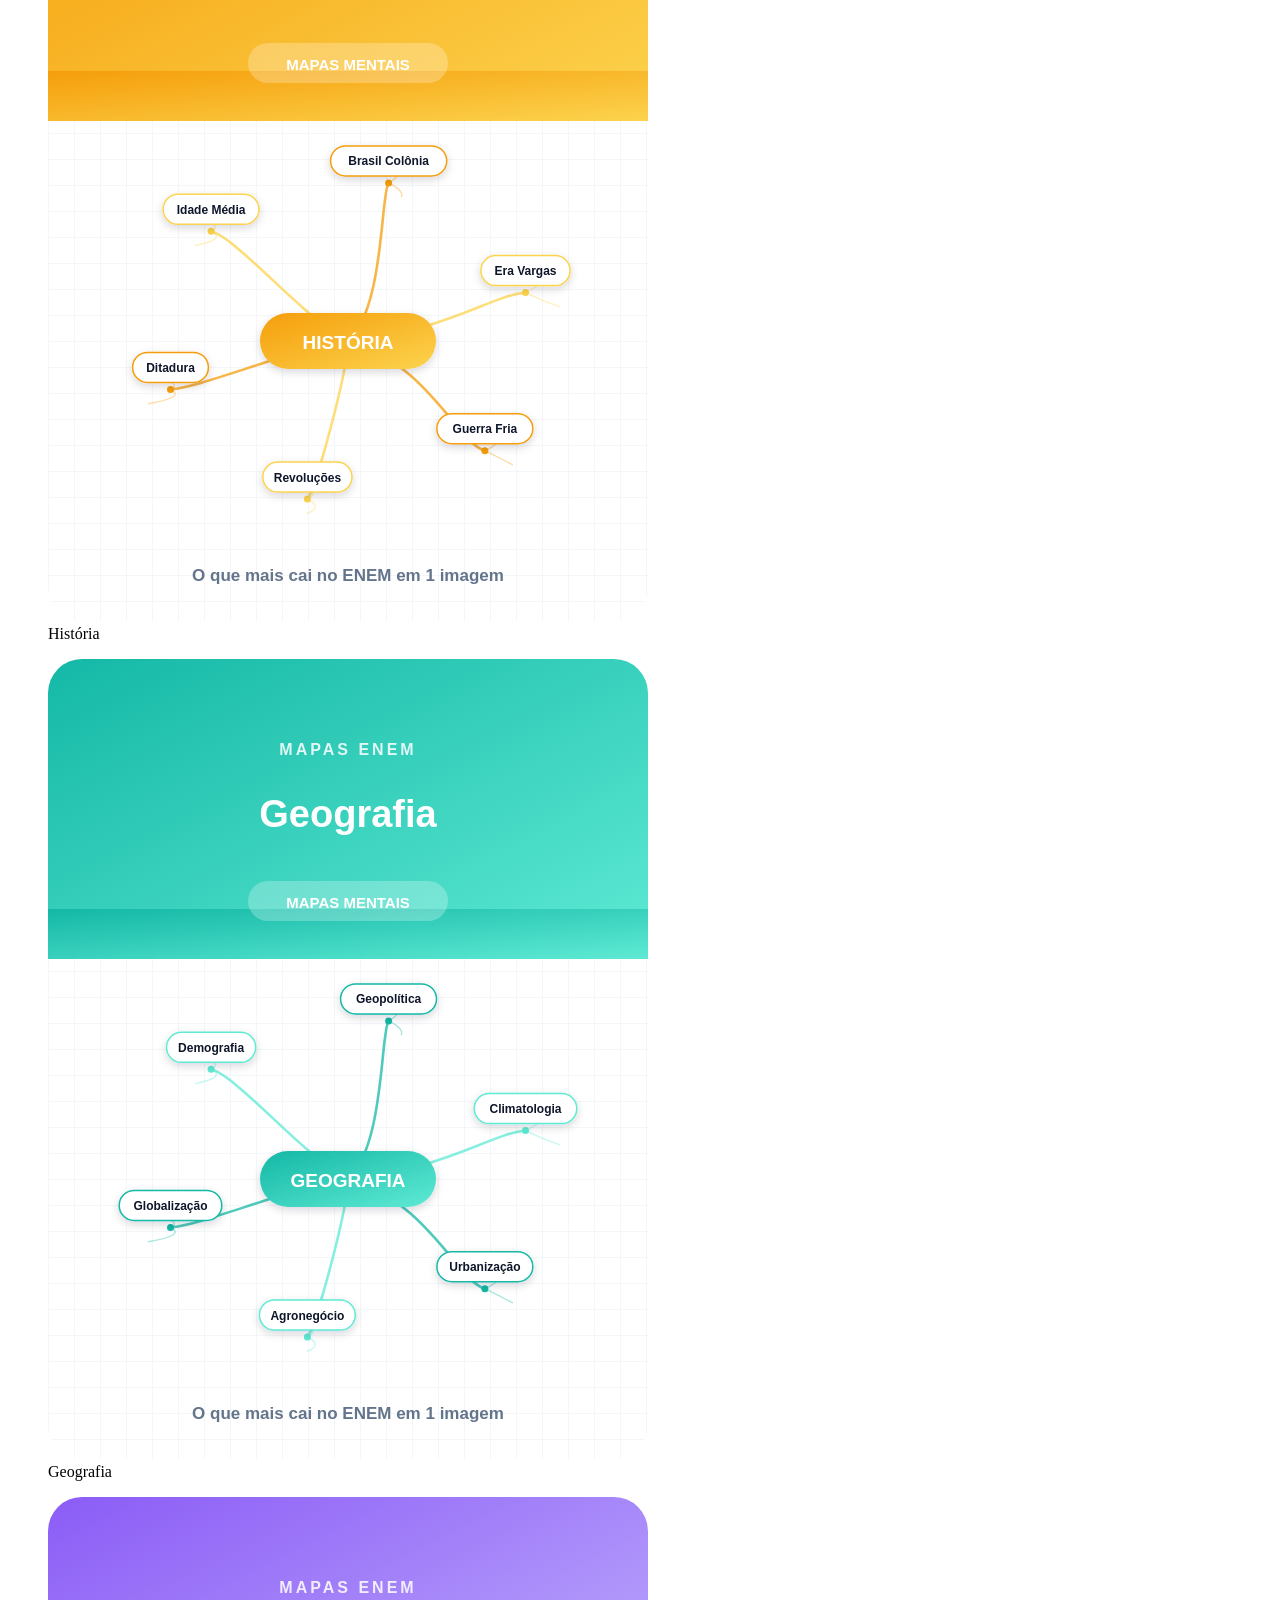
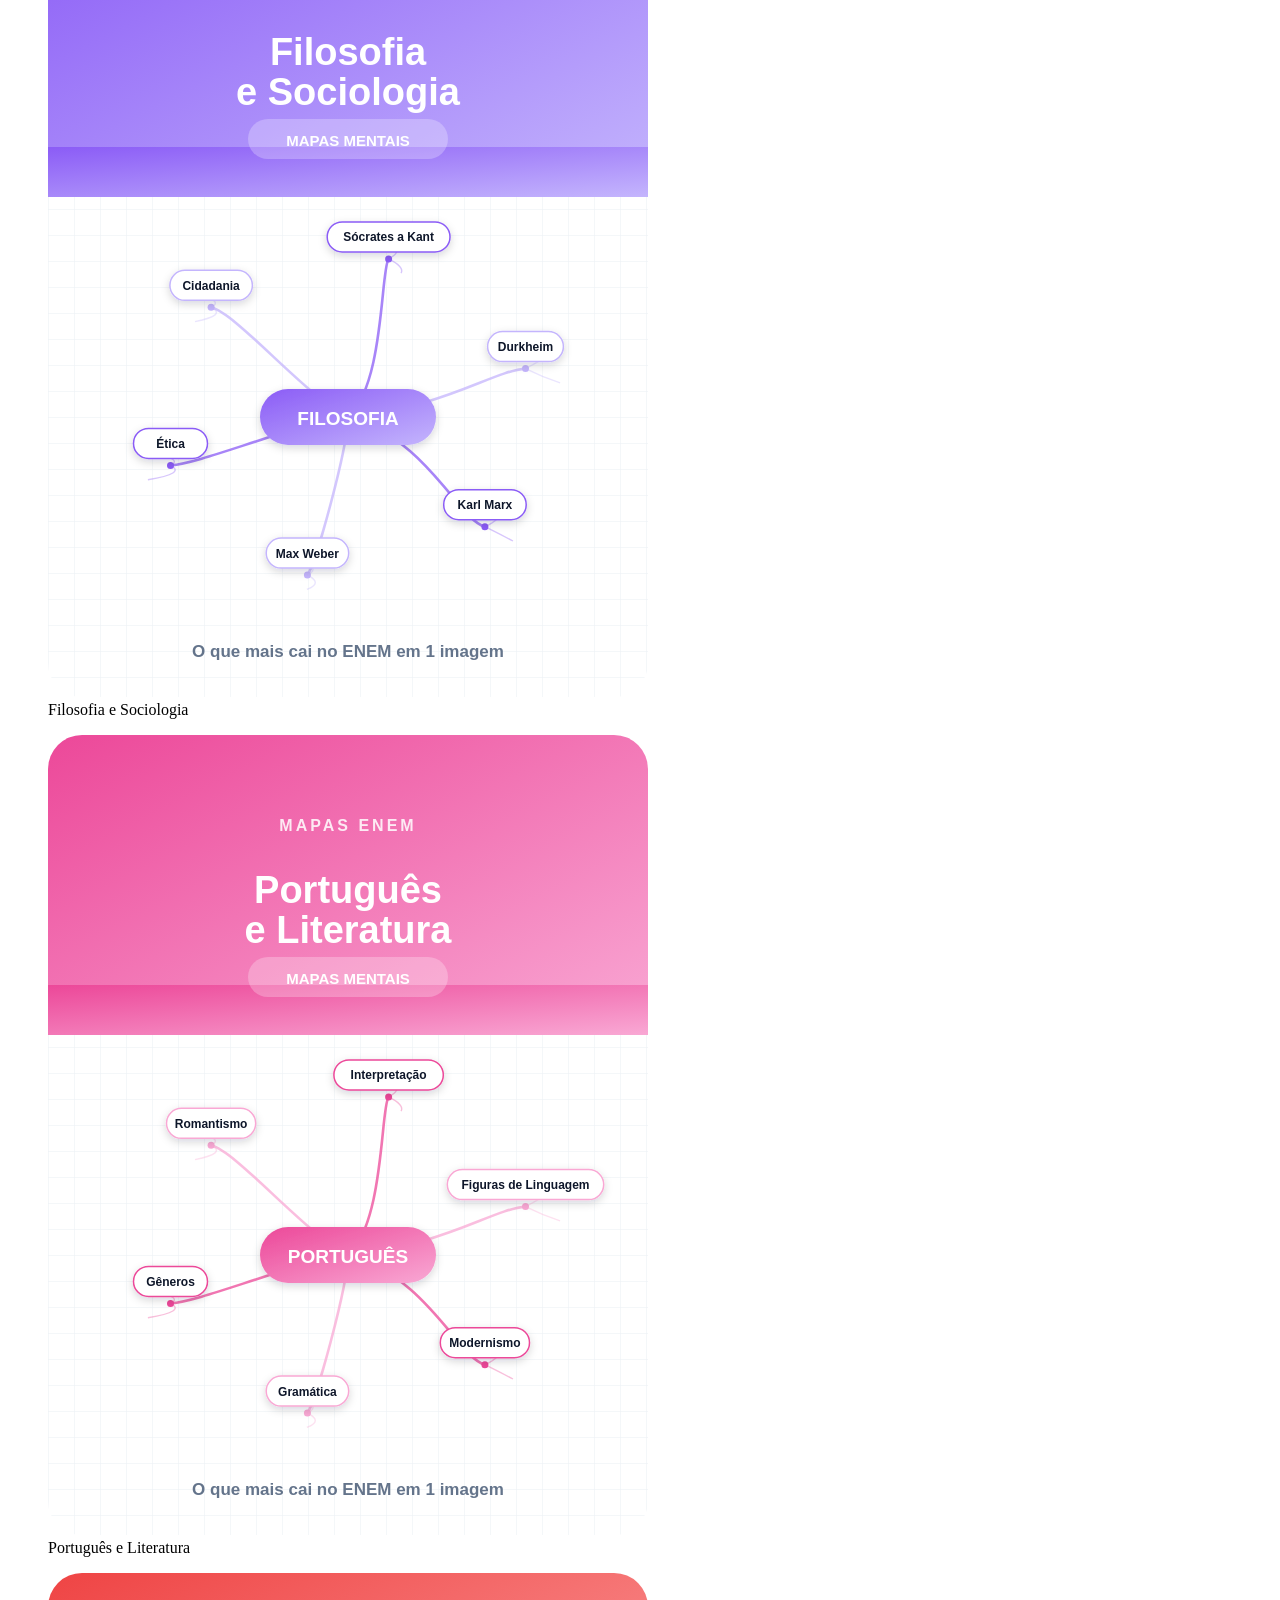
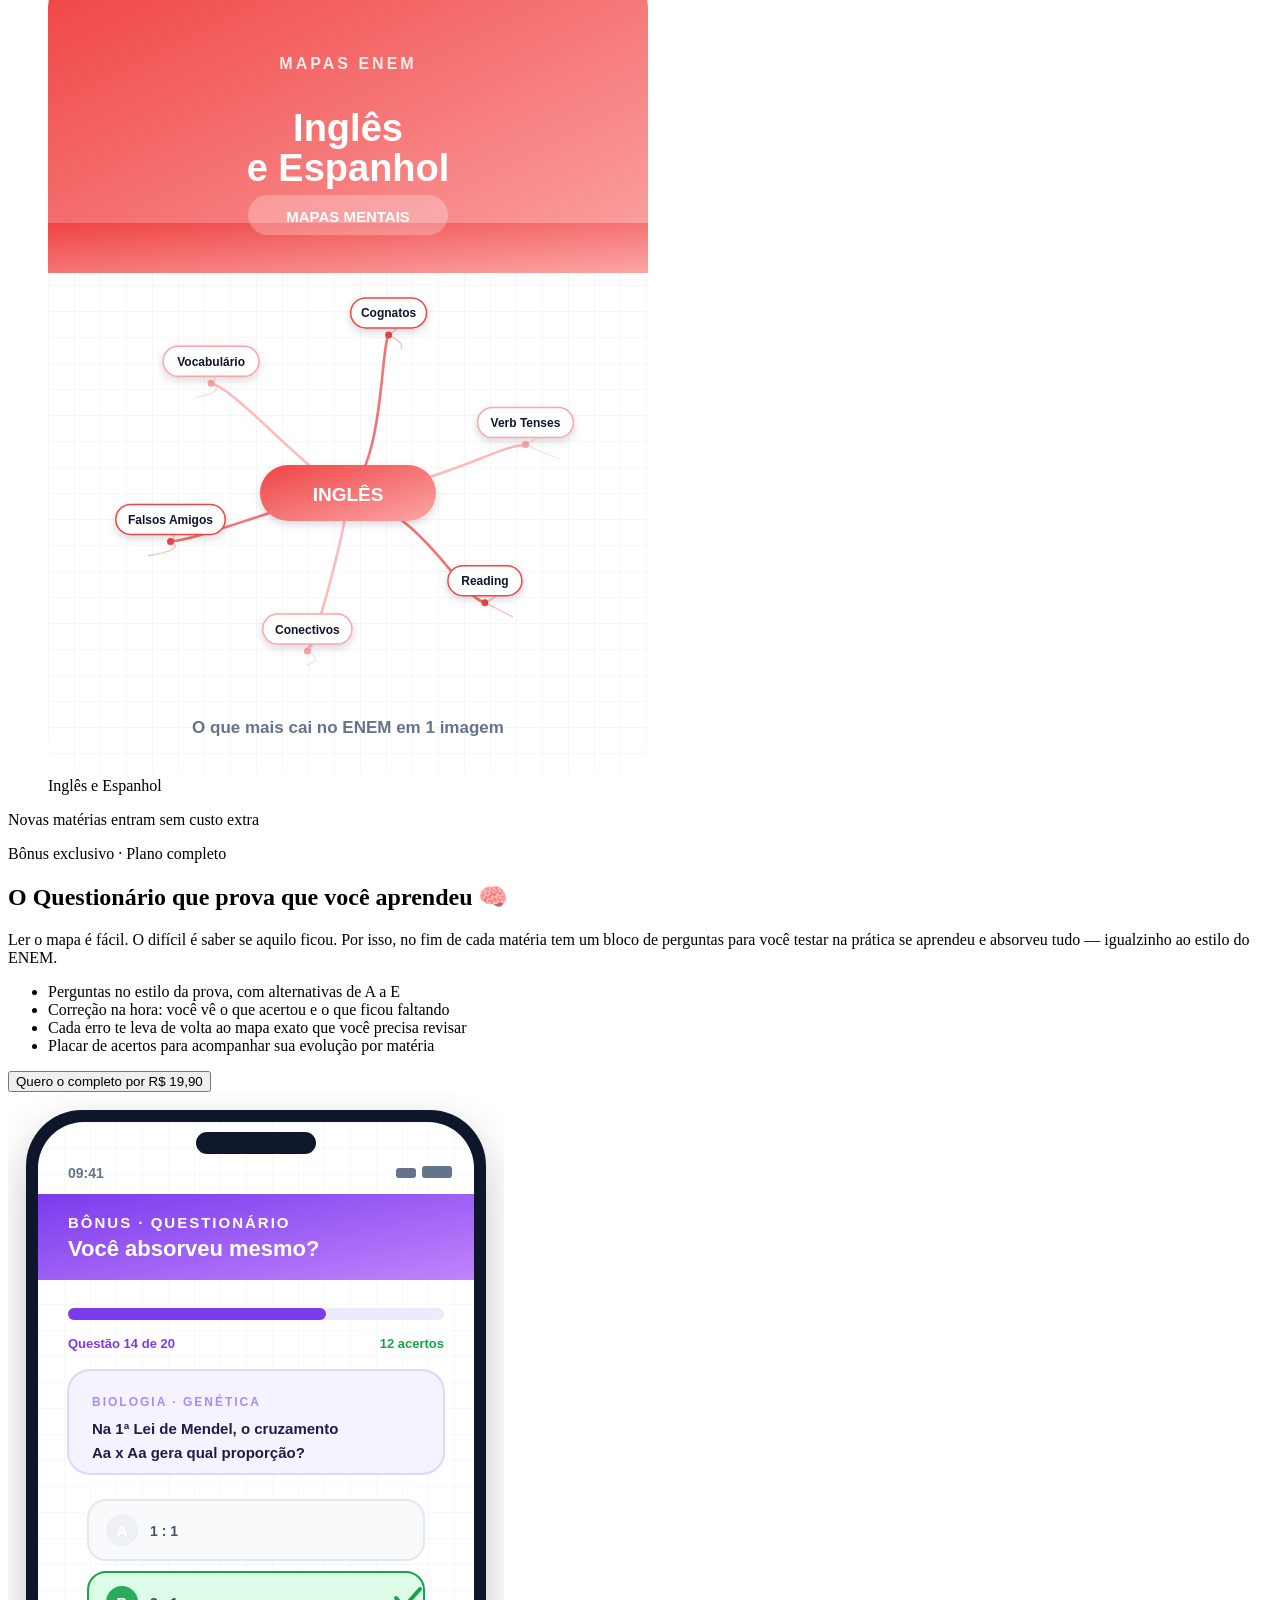
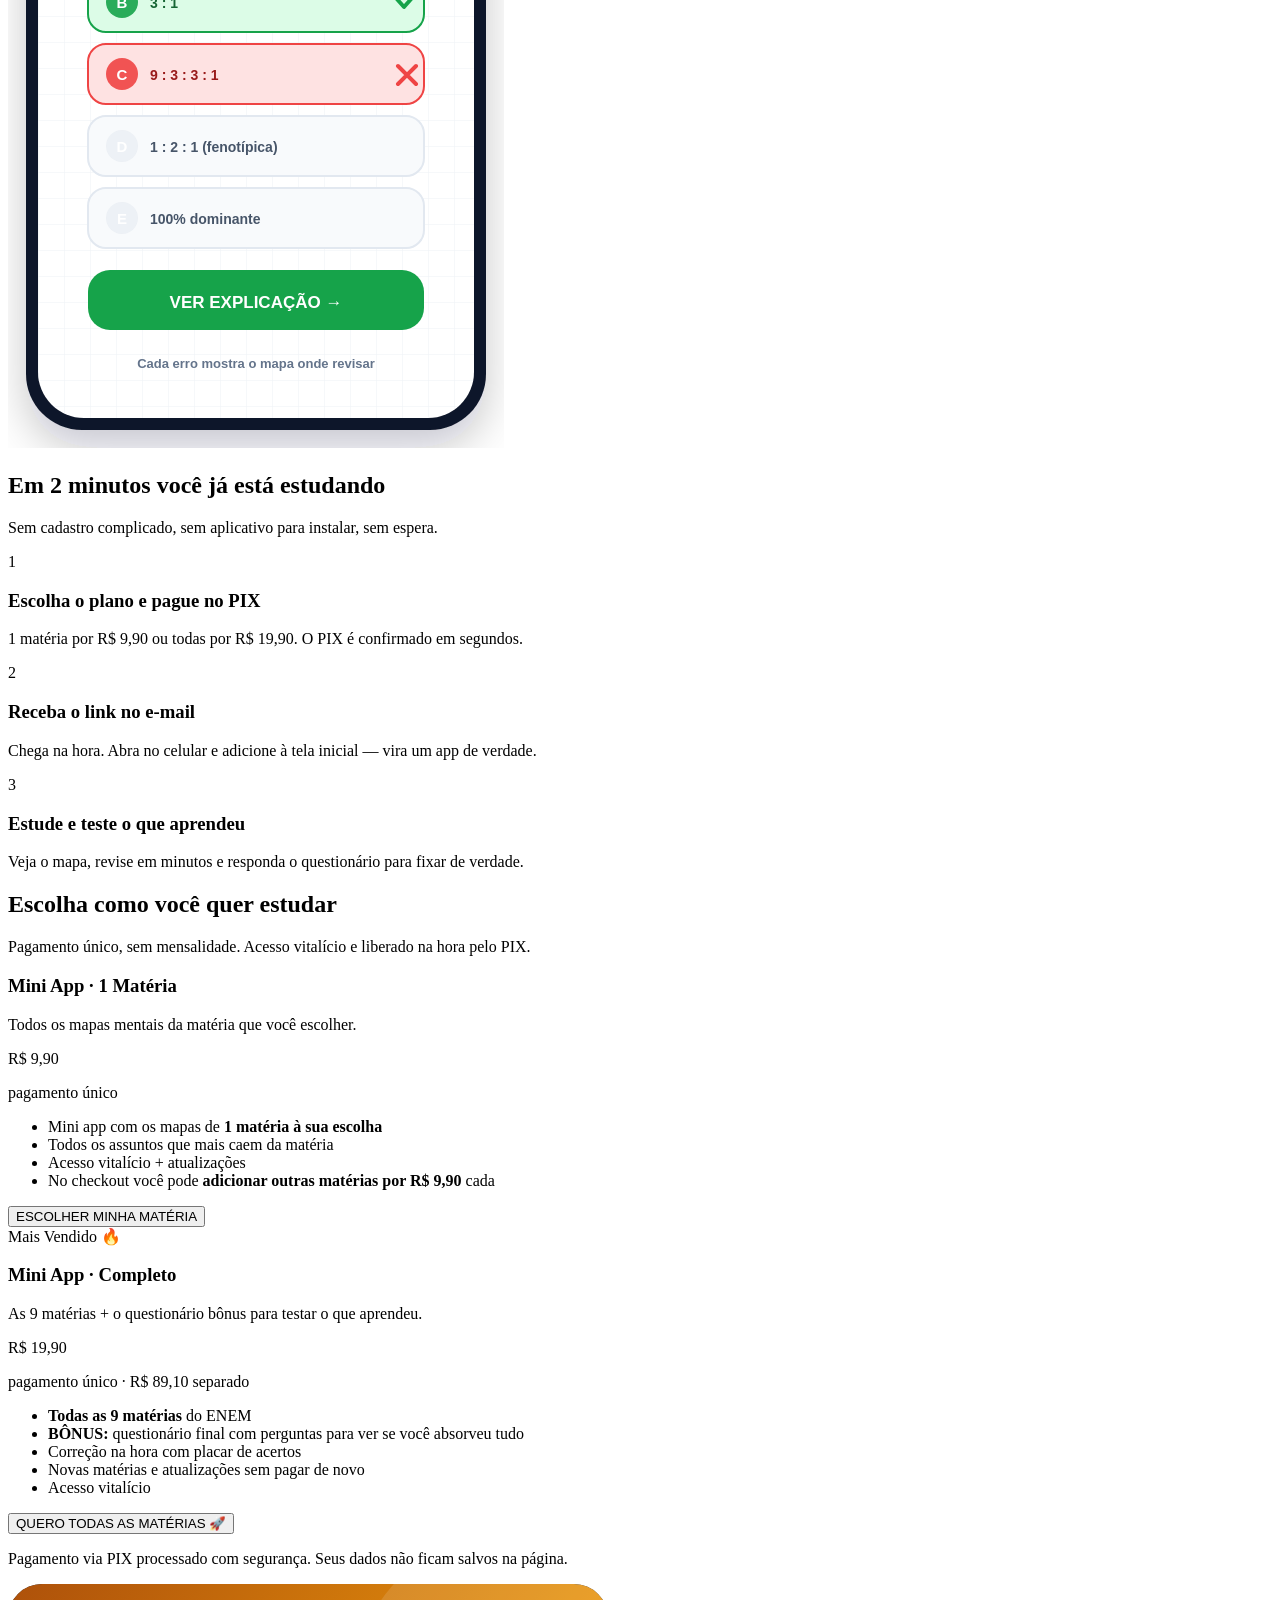
==== commit a4263782: "Prepara o checkout para hospedagem sem PHP HTTP 405 sem JSON em /api/pix.php e a resposta de um serv" ====
--- a/index.html
+++ b/index.html
@@ -1181,7 +1181,22 @@
     (function () {
         'use strict';
 
-        // Caminho dos endpoints PHP. Ajuste se a pasta api/ não estiver na raiz do site.
+        /**
+         * Onde estão os endpoints PHP.
+         *
+         * '/api'  -> a pasta api/ está na raiz DESTE domínio (caso normal).
+         *
+         * Se esta página estiver em uma hospedagem que NÃO executa PHP
+         * (GitHub Pages, Vercel, Netlify, Cloudflare Pages), o checkout não
+         * funciona com '/api': um POST em arquivo estático devolve HTTP 405.
+         * Nesse caso, aponte para o domínio que roda PHP — o mesmo da sua
+         * outra página, por exemplo:
+         *
+         *   const API = 'https://seudominio-com-php.com.br/api';
+         *
+         * E acrescente o domínio DESTA página em 'allowed_origins' no
+         * config.php, senão o navegador bloqueia a chamada por CORS.
+         */
         const API = '/api';
 
         // Preços só para exibição — quem define o valor cobrado é o servidor.
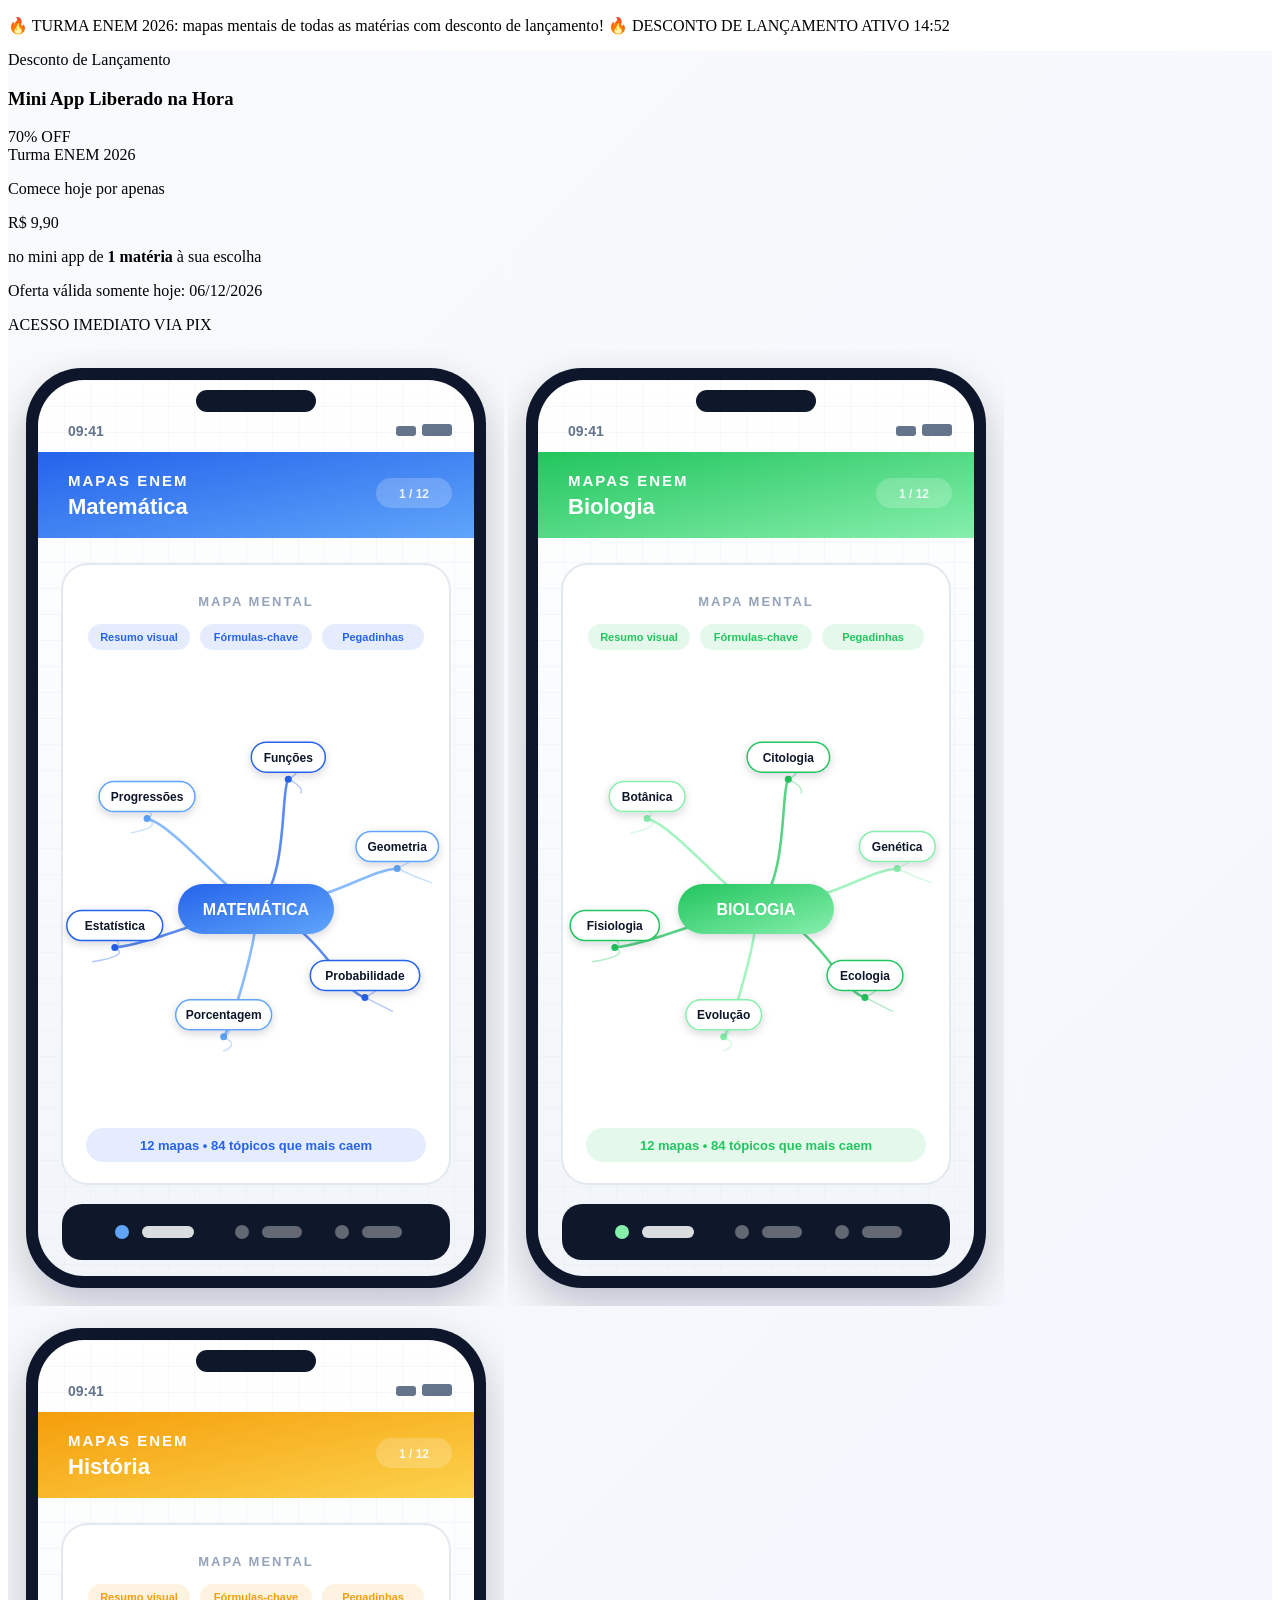
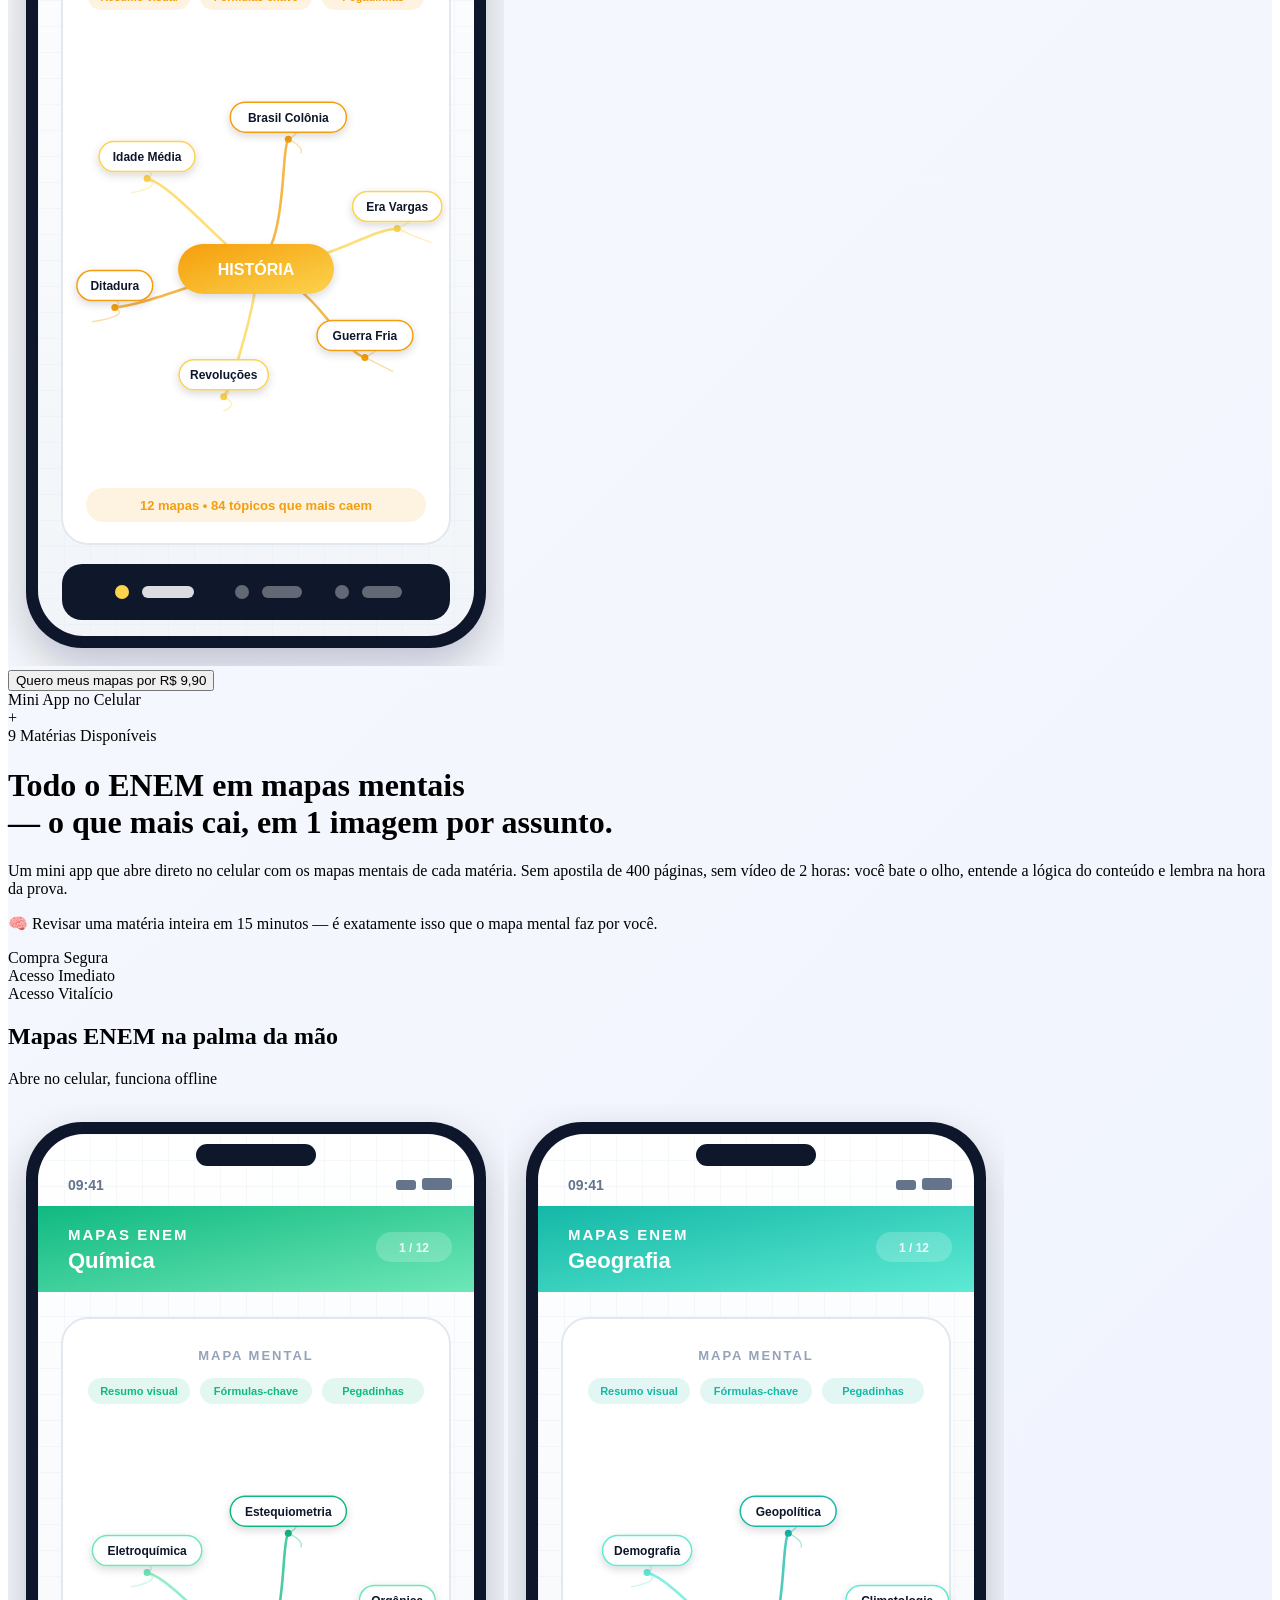
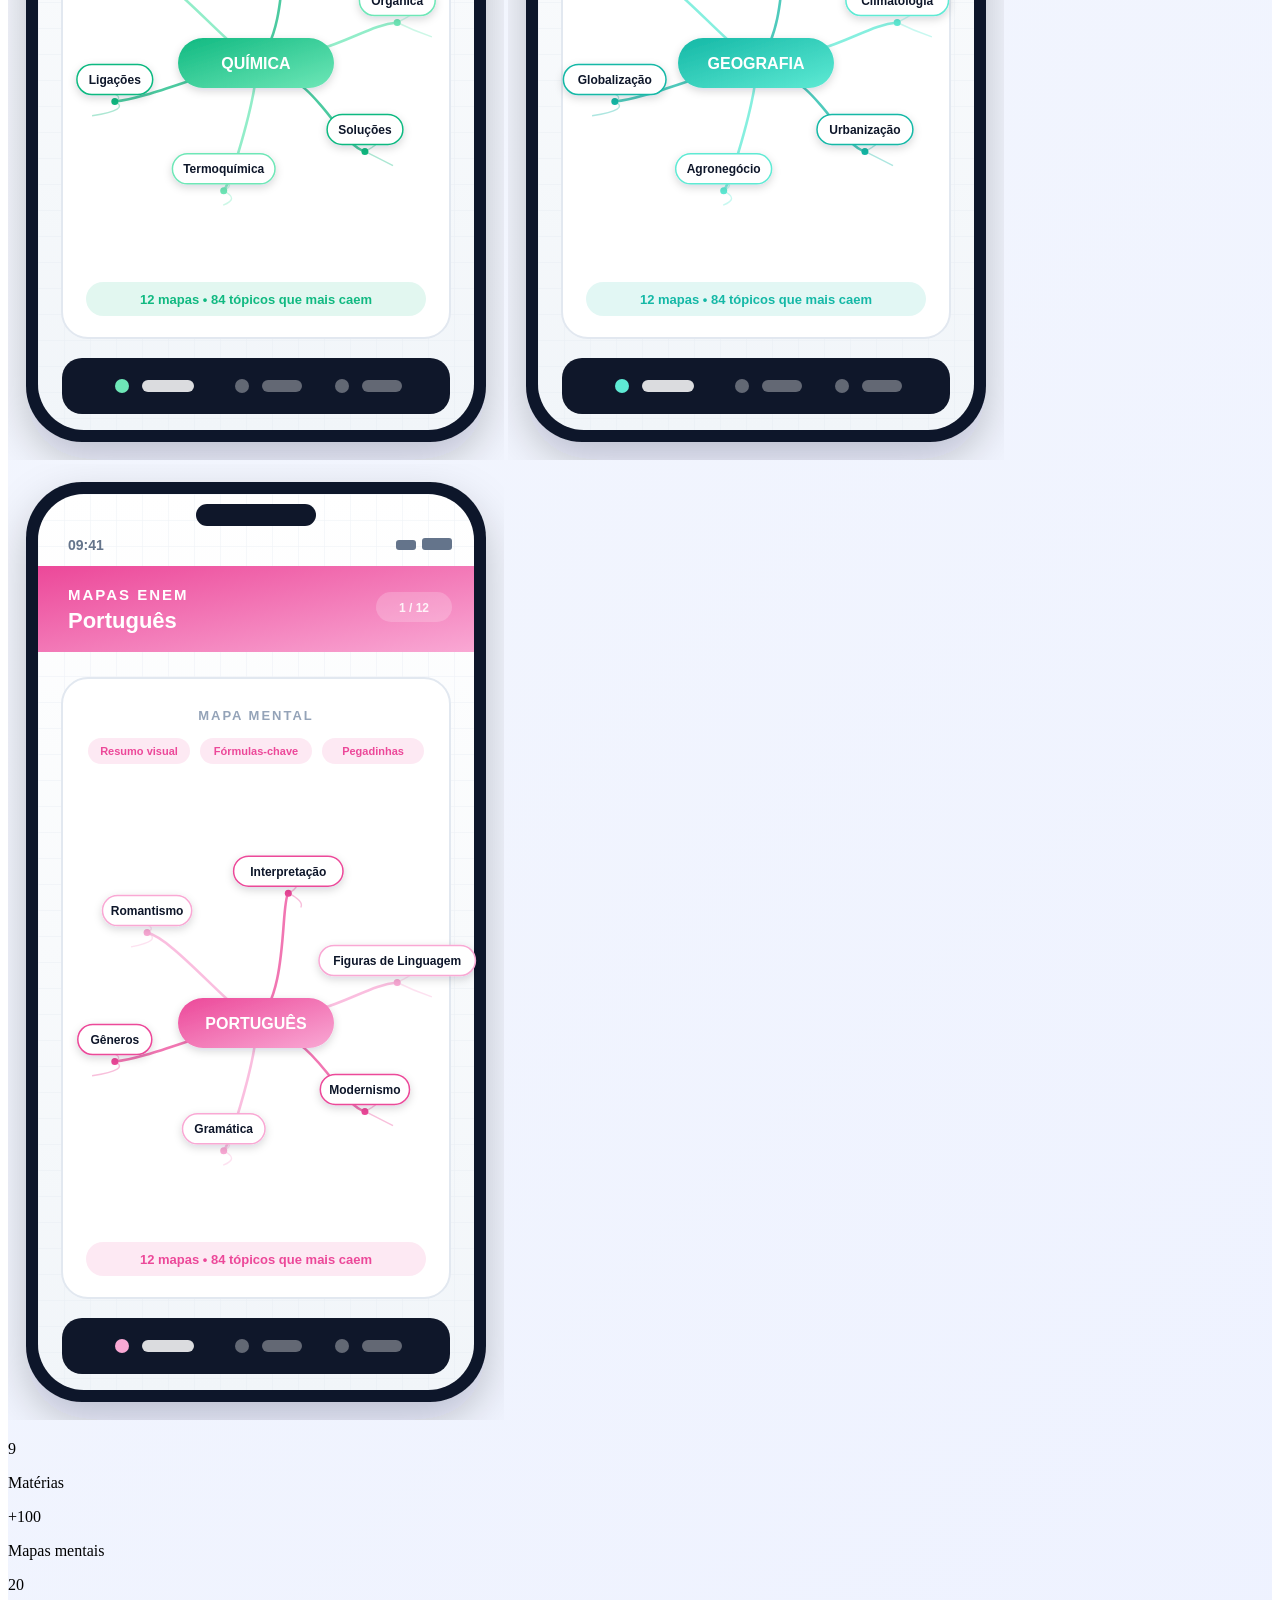
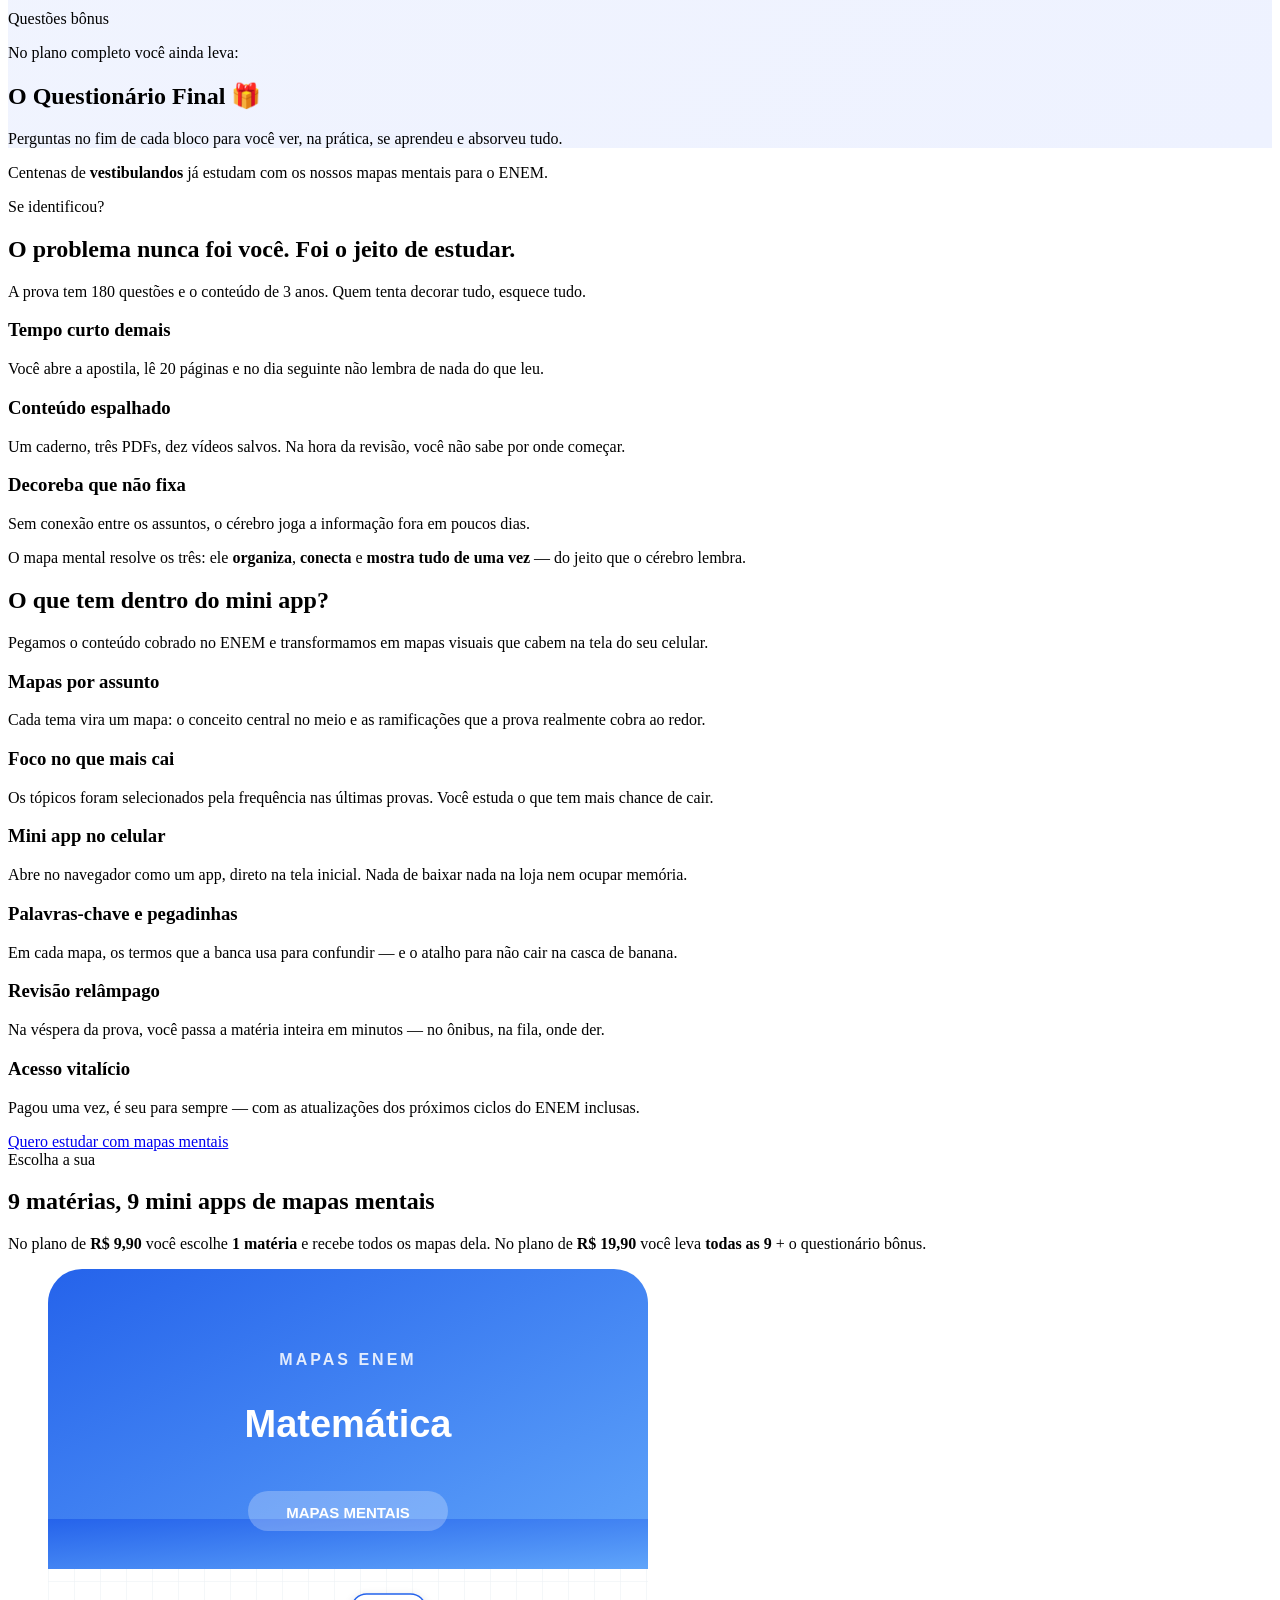
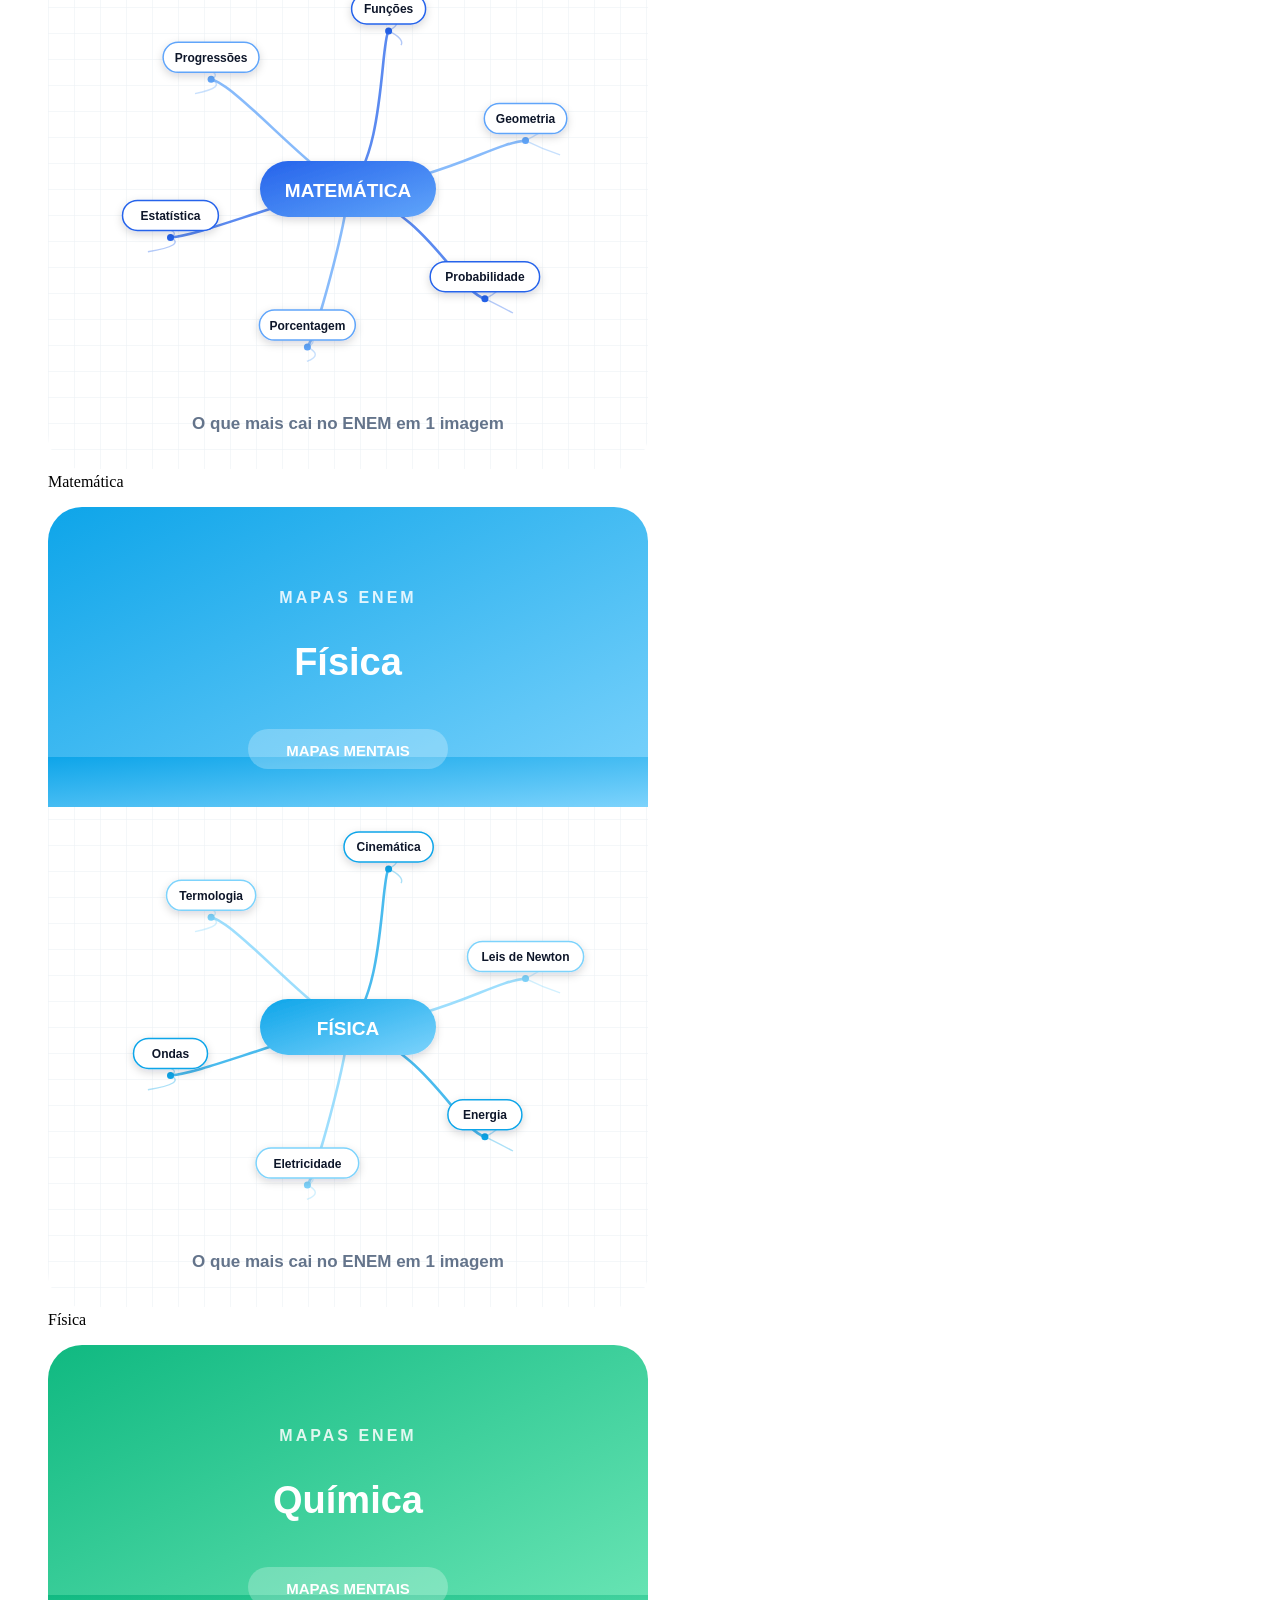
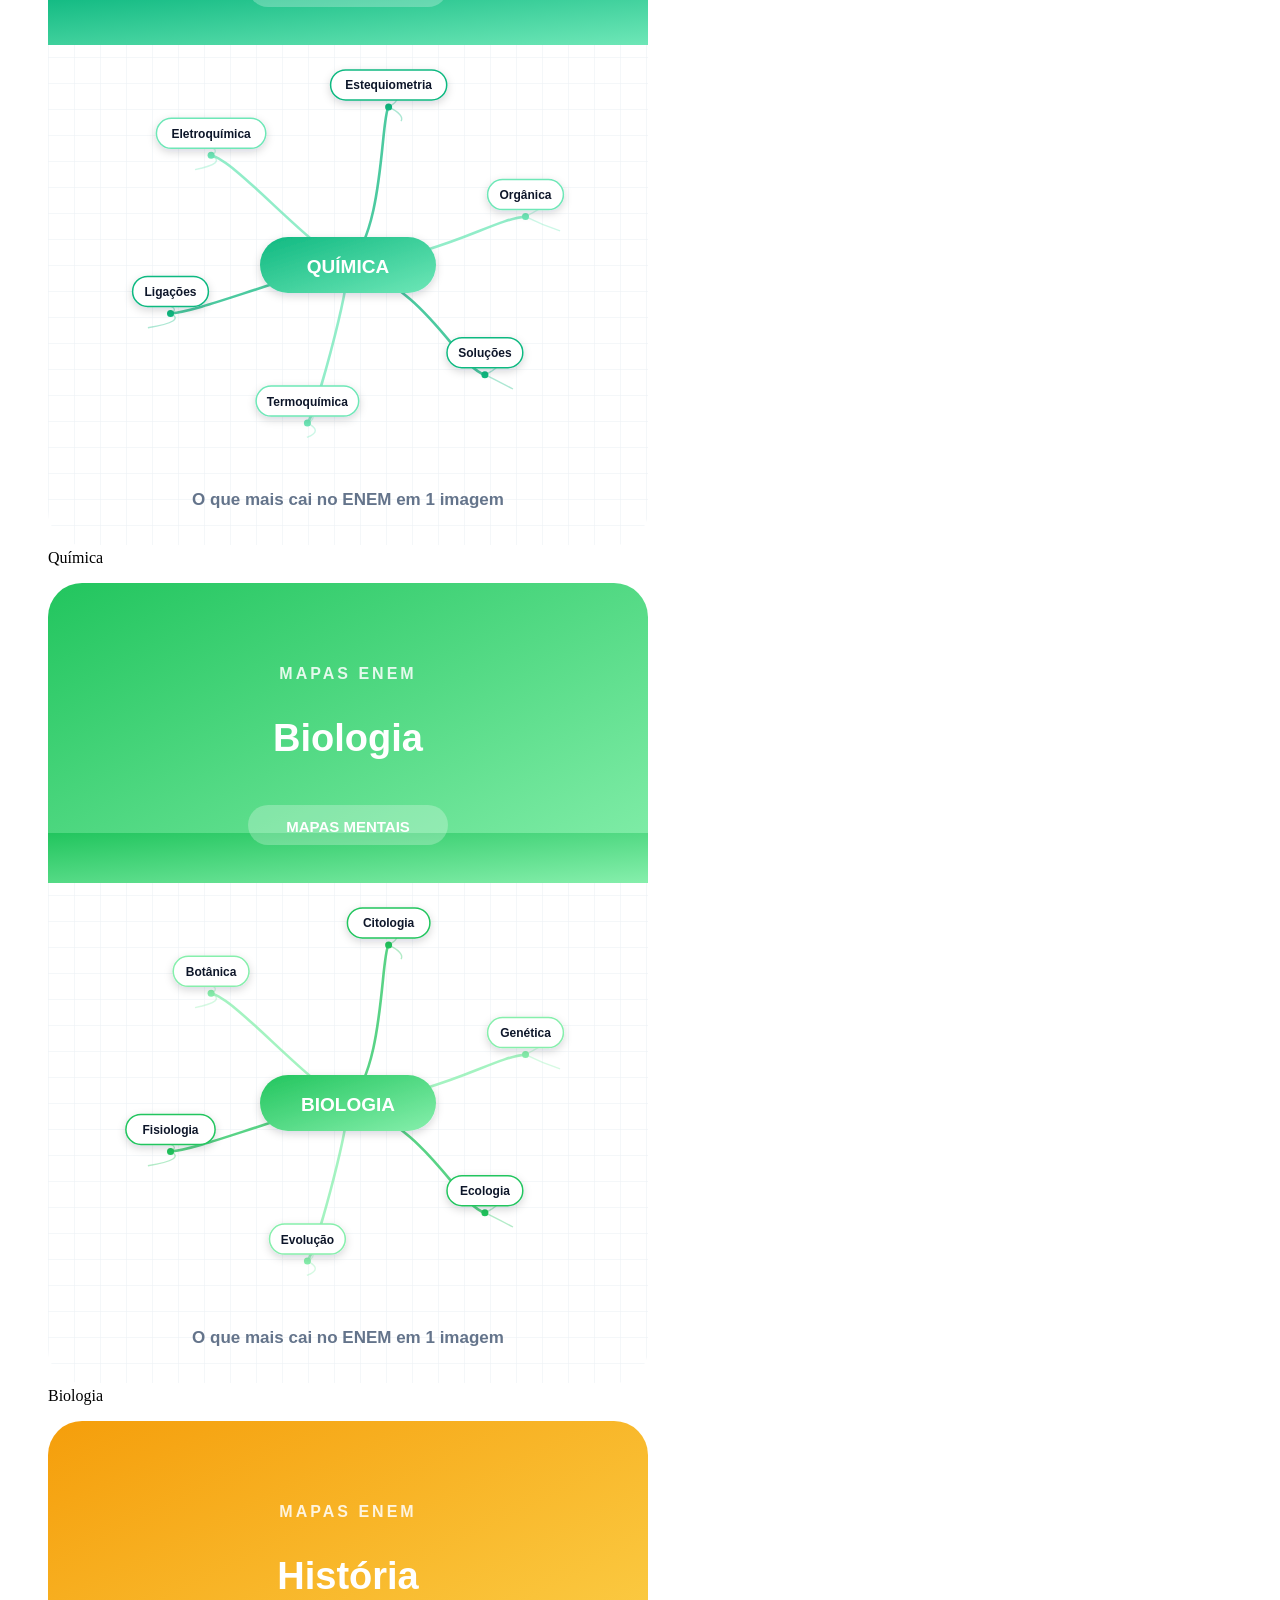
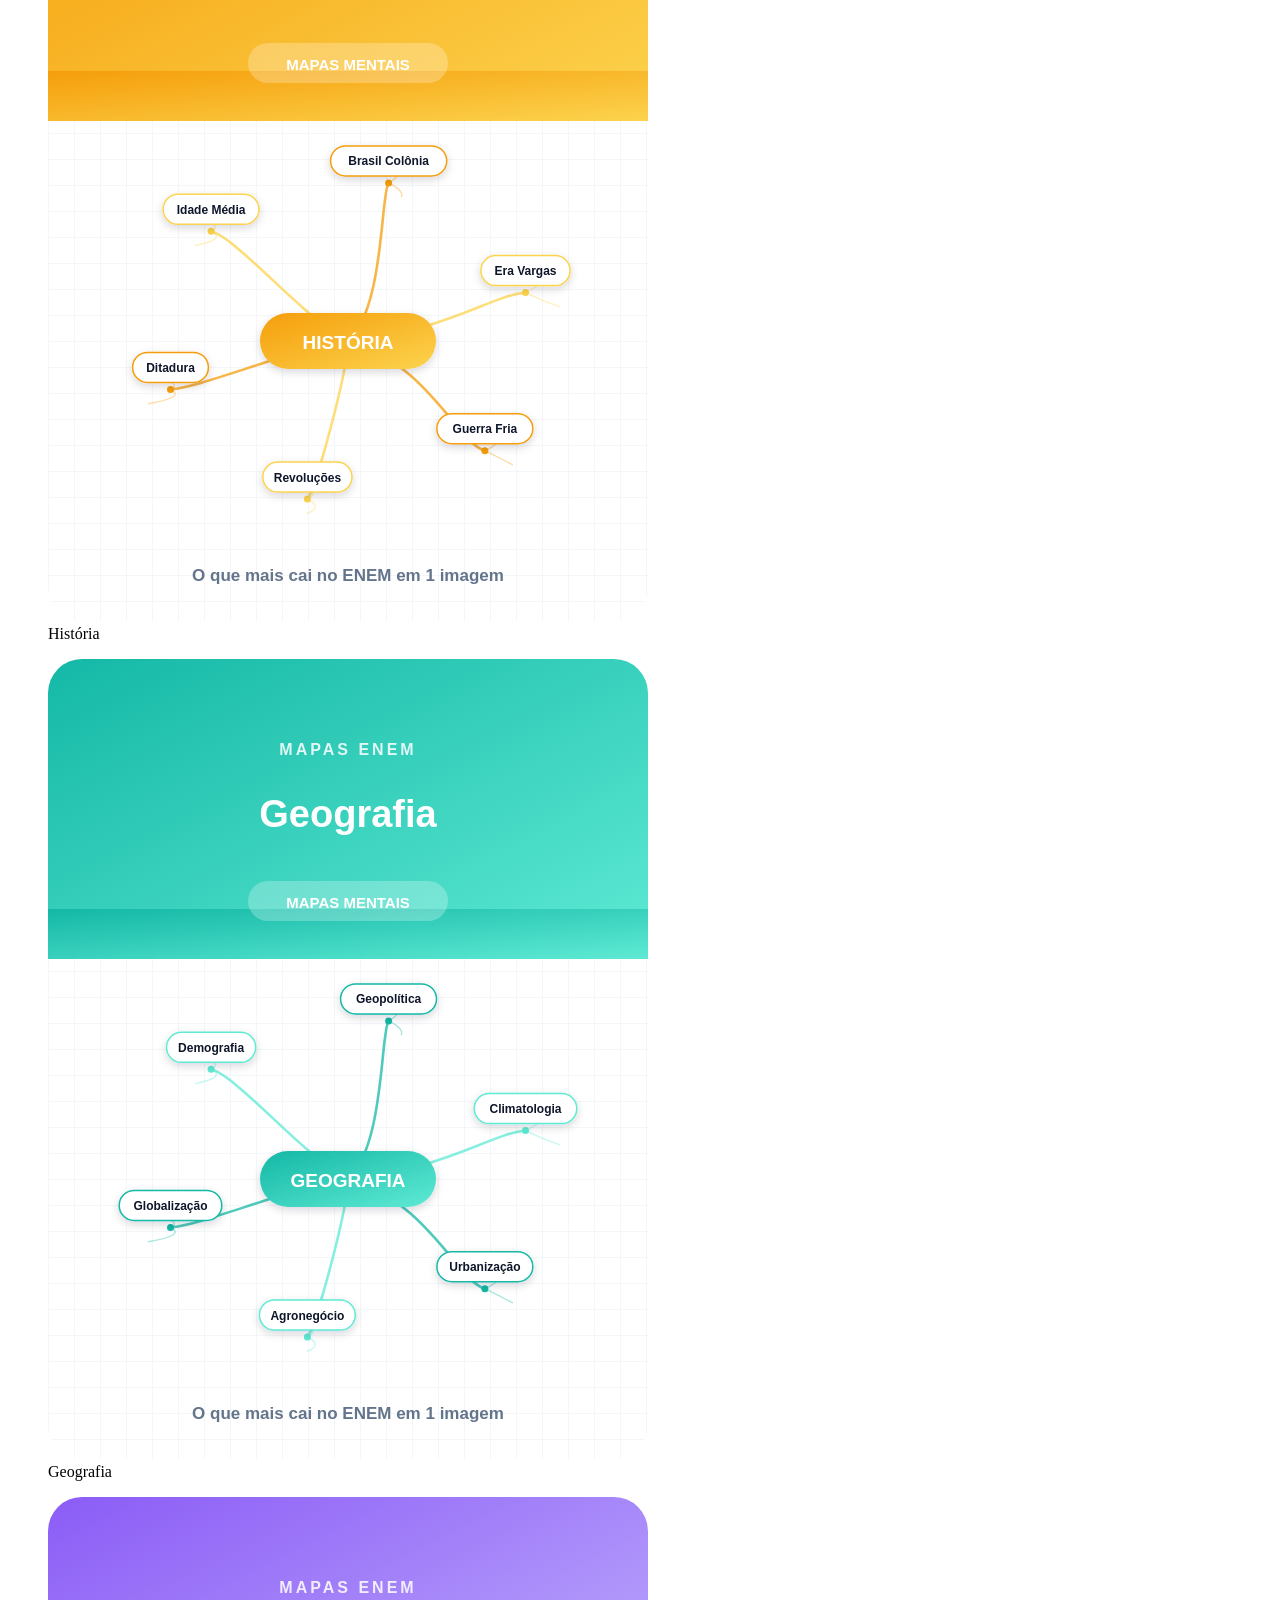
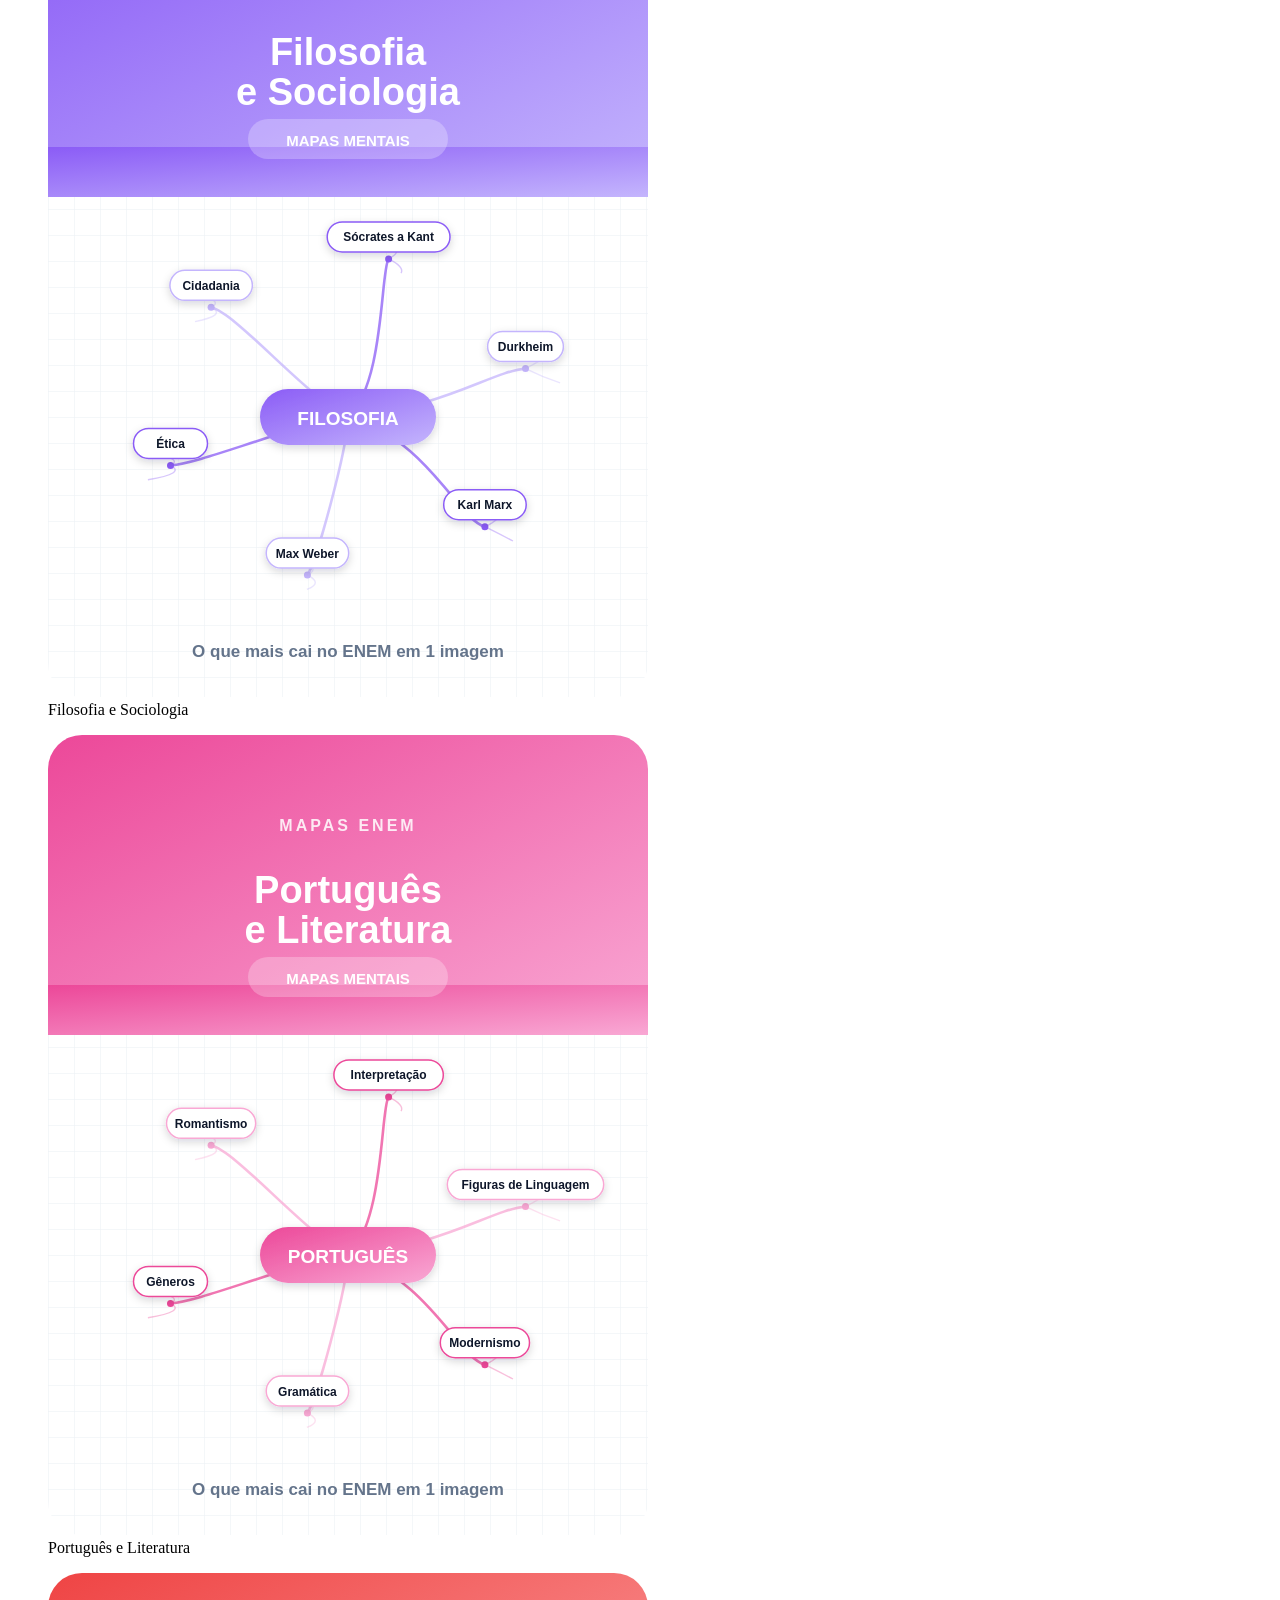
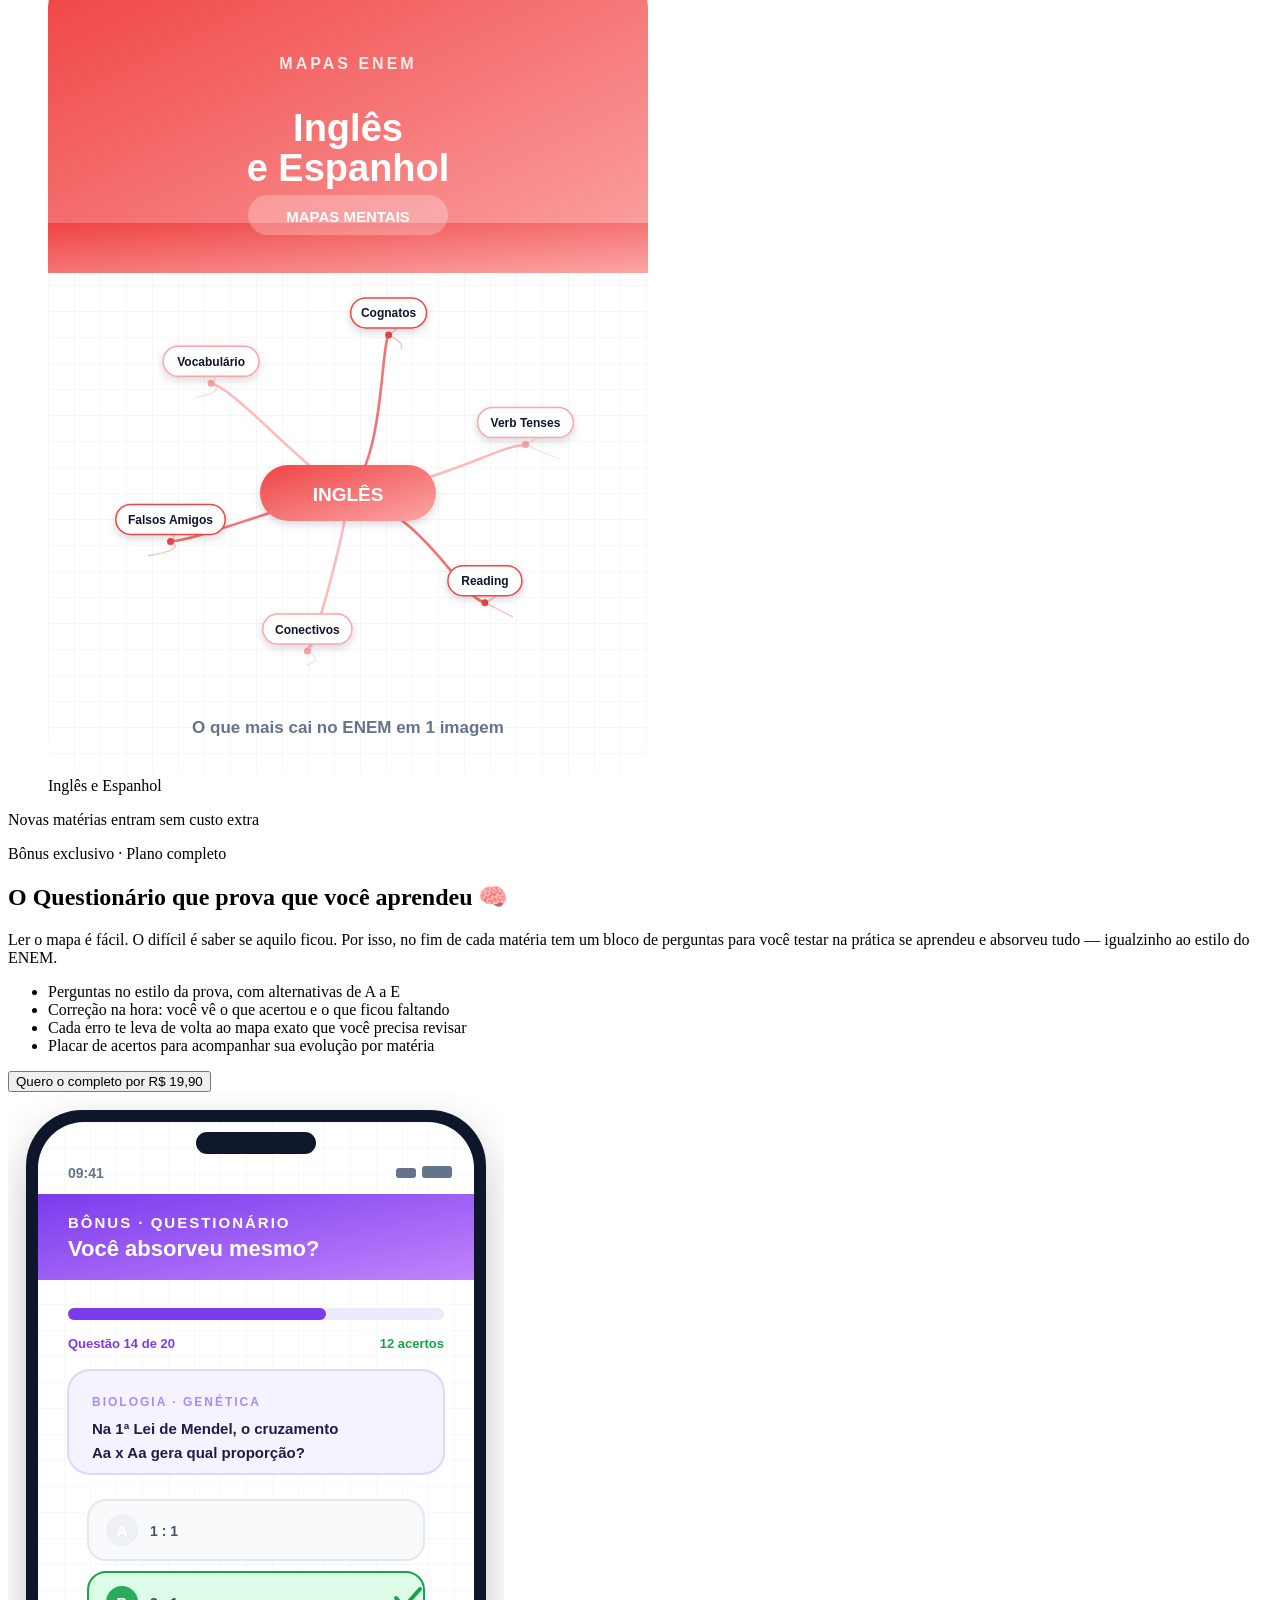
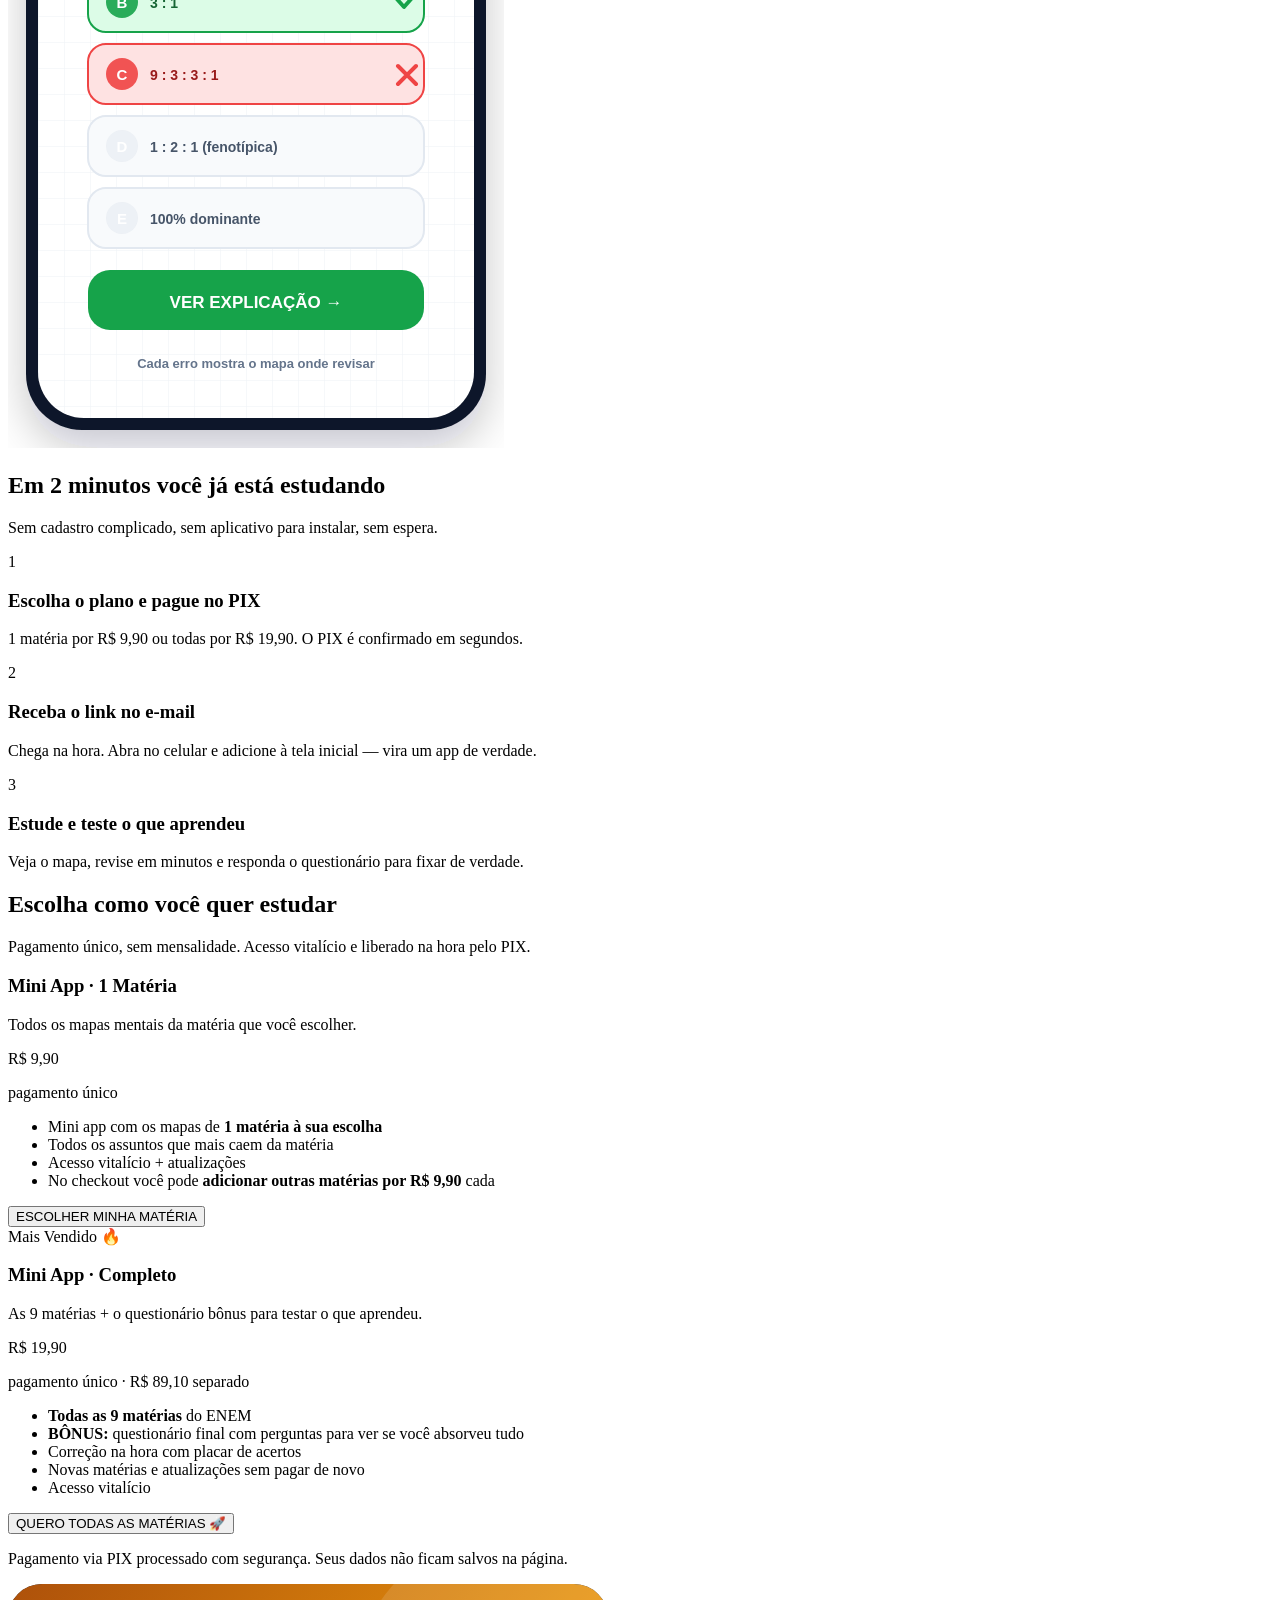
==== commit ff6bea69: "Ajusta a prova social do checkout - na etapa de montar a oferta, entra "Outras N pessoas estao final" ====
--- a/index.html
+++ b/index.html
@@ -982,12 +982,6 @@
                     </div>
                     <p class="text-xs text-gray-500 mb-3 ml-8">R$ 9,90 cada — adicione agora e leve tudo num pagamento só.</p>
                     <div id="lista-bumps" class="space-y-2"></div>
-                    <div id="aviso-upgrade" class="hidden mt-3 bg-brand-50 border border-brand-200 rounded-xl p-3 text-sm">
-                        <p class="text-enem-900 font-semibold mb-2">💡 Com 2 matérias você já passou de R$ 19,90. O plano completo leva <strong>as 9 + o questionário bônus</strong> por menos.</p>
-                        <button type="button" id="btn-upgrade" class="w-full bg-brand-500 hover:bg-brand-600 text-white font-bold py-2.5 rounded-lg text-sm uppercase tracking-wide">
-                            Trocar para o completo por R$ 19,90
-                        </button>
-                    </div>
                 </div>
 
                 <!-- Order bump destaque: redação -->
@@ -1026,6 +1020,16 @@
                     </div>
                 </div>
 
+                <div class="flex items-center justify-center gap-2 bg-amber-50 border border-amber-200 rounded-xl px-3 py-2.5">
+                    <span class="relative flex h-2 w-2 flex-shrink-0">
+                        <span class="animate-ping absolute inline-flex h-full w-full rounded-full bg-gold-500 opacity-75"></span>
+                        <span class="relative inline-flex rounded-full h-2 w-2 bg-gold-600"></span>
+                    </span>
+                    <p class="text-[12.5px] text-enem-900 font-semibold leading-tight">
+                        👁️ Outras <strong class="text-gold-600" id="contador-oferta">68</strong> pessoas estão finalizando a compra neste momento
+                    </p>
+                </div>
+
                 <button type="button" id="ir-para-dados"
                         class="w-full bg-brand-500 hover:bg-brand-600 text-white font-extrabold py-4 rounded-xl uppercase tracking-wide transition flex items-center justify-center gap-2">
                     Continuar para o pagamento
@@ -1094,6 +1098,16 @@
                             class="mt-2 w-full bg-enem-900 hover:bg-enem-800 text-white font-bold py-3 rounded-xl transition flex items-center justify-center gap-2">
                         <i data-lucide="copy" class="w-4 h-4"></i><span>Copiar código</span>
                     </button>
+                </div>
+
+                <div class="mt-3 flex items-center justify-center gap-2 bg-amber-50 border border-amber-200 rounded-xl px-3 py-2.5">
+                    <span class="relative flex h-2 w-2 flex-shrink-0">
+                        <span class="animate-ping absolute inline-flex h-full w-full rounded-full bg-gold-500 opacity-75"></span>
+                        <span class="relative inline-flex rounded-full h-2 w-2 bg-gold-600"></span>
+                    </span>
+                    <p class="text-[12.5px] text-enem-900 font-semibold leading-tight">
+                        🔥 <strong class="text-gold-600" id="contador-pix">76</strong> pessoas estão finalizando o pagamento agora
+                    </p>
                 </div>
 
                 <p class="mt-4 text-sm text-gray-500 flex items-center justify-center gap-2">
@@ -1231,7 +1245,6 @@
         const blocoMat   = document.getElementById('bloco-materia');
         const blocoComp  = document.getElementById('bloco-completo');
         const blocoBumps = document.getElementById('bloco-bumps');
-        const avisoUp    = document.getElementById('aviso-upgrade');
 
         let planoAtual = 'materia';
         let materiaEscolhida = null;
@@ -1336,10 +1349,6 @@
             const soma = total();
             document.getElementById('resumo-total').textContent = moeda(soma);
             document.getElementById('checkout-valor').textContent = moeda(soma);
-
-            // Passou do preço do completo comprando matéria por matéria: oferece a troca.
-            const extras = marcados.filter(b => b !== 'redacao900').length;
-            avisoUp.classList.toggle('hidden', !(planoAtual === 'materia' && extras >= 1));
 
             if (window.lucide) lucide.createIcons();
         }
@@ -1445,13 +1454,6 @@
         });
 
         document.getElementById('voltar-oferta').addEventListener('click', () => mostrarEtapa('oferta'));
-
-        document.getElementById('btn-upgrade').addEventListener('click', () => {
-            // Mantém só o bump de redação; as matérias entram todas no completo.
-            document.querySelectorAll('.js-bump').forEach(c => { if (c.dataset.bump !== 'redacao900') c.checked = false; });
-            aplicarPlano('completo');
-            document.getElementById('resumo-total').scrollIntoView({ behavior: 'smooth', block: 'center' });
-        });
 
         /* ---------- erros ---------- */
         function limparErros() {
@@ -1603,6 +1605,30 @@
             setTimeout(() => { rotulo.textContent = 'Copiar código'; }, 2000);
         });
 
+        /**
+         * Contadores de pessoas no checkout.
+         *
+         * ATENÇÃO: os números NÃO vêm de dado real — são gerados aqui. Ficam
+         * variando devagar porque número parado entrega que é enfeite. Para
+         * desligar, apague as duas chamadas de oscilar() abaixo e os blocos
+         * com id contador-oferta / contador-pix no HTML.
+         */
+        function oscilar(id, base, variacao) {
+            const alvo = document.getElementById(id);
+            if (!alvo) return;
+
+            let atual = base;
+            setInterval(() => {
+                // Passo curto (no máximo 3) para o número subir e descer sem susto.
+                const passo = Math.floor(Math.random() * 7) - 3;
+                atual = Math.min(base + variacao, Math.max(base - variacao, atual + passo));
+                alvo.textContent = String(atual);
+            }, 6000 + Math.floor(Math.random() * 3000));
+        }
+
+        oscilar('contador-oferta', 68, 9);
+        oscilar('contador-pix', 76, 11);
+
         /* ---------- estado inicial ---------- */
         montarMaterias();
         ligarBumps();
